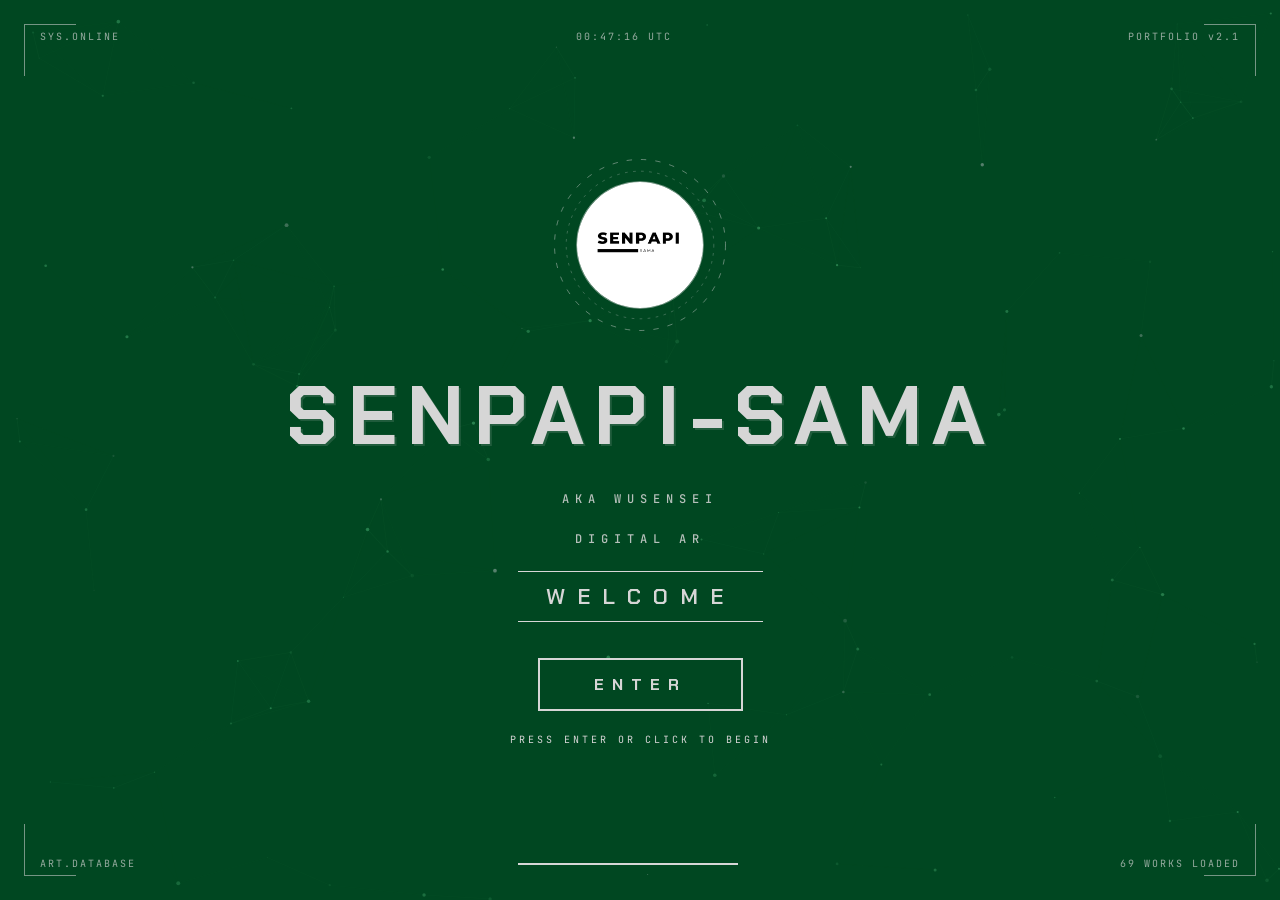
==== index.html @ 4efa7792 "UI/UX audit: fix 9 bugs + scroll-momentum improvements Bugs fixed: - Filter bar stayed visible on Ta" ====
<!DOCTYPE html>
<html lang="en">
<head>
  <meta charset="UTF-8">
  <meta name="viewport" content="width=device-width, initial-scale=1.0">
  <title>SENPAPI-SAMA — Digital Art Portfolio</title>
  <meta name="description" content="SENPAPI-SAMA — Digital Artist & Illustrator Portfolio">
  <link rel="icon" href="assets/logo.png" type="image/png">
  <link rel="stylesheet" href="css/style.css">
  <link rel="preconnect" href="https://fonts.googleapis.com">
  <link rel="preconnect" href="https://fonts.gstatic.com" crossorigin>
  <link href="https://fonts.googleapis.com/css2?family=Chakra+Petch:wght@400;500;600;700&family=Rajdhani:wght@400;500;600;700&family=JetBrains+Mono:wght@400;500;600&display=swap" rel="stylesheet">
</head>
<body>

  <!-- ═══════════════════════════════════════════════════════════
       SCREEN 1 — GAME LOGIN / INTRO
       ═══════════════════════════════════════════════════════════ -->
  <div id="login-screen">
    <canvas id="particle-canvas"></canvas>
    <div class="scanlines"></div>
    <div class="vignette"></div>

    <div class="hud-corner hud-tl"></div>
    <div class="hud-corner hud-tr"></div>
    <div class="hud-corner hud-bl"></div>
    <div class="hud-corner hud-br"></div>

    <div class="hud-top-bar">
      <span class="hud-label">SYS.ONLINE</span>
      <span class="hud-label" id="hud-clock"></span>
      <span class="hud-label">PORTFOLIO v2.1</span>
    </div>

    <div class="login-content">
      <div class="login-logo-ring">
        <svg viewBox="0 0 200 200" class="logo-ring-svg">
          <circle cx="100" cy="100" r="95" class="ring ring-outer"/>
          <circle cx="100" cy="100" r="82" class="ring ring-inner"/>
          <circle cx="100" cy="100" r="68" class="ring ring-core"/>
        </svg>
        <div class="login-emblem">
          <img src="assets/logo.png" alt="SENPAPI-SAMA">
        </div>
      </div>

      <h1 class="login-title" data-text="SENPAPI-SAMA">
        <span class="title-glitch">SENPAPI-SAMA</span>
      </h1>
      <p class="login-aka">AKA WUSENSEI</p>
      <p class="login-subtitle"></p>

      <div class="login-welcome">WELCOME</div>

      <button id="enter-btn" class="login-enter-btn" aria-label="Enter Portfolio">
        <span class="btn-border"></span>
        <span class="btn-text">Enter</span>
        <span class="btn-glow"></span>
      </button>

      <p class="login-hint">PRESS ENTER OR CLICK TO BEGIN</p>
    </div>

    <div class="hud-bottom-bar">
      <span class="hud-label">ART.DATABASE</span>
      <div class="hud-loading-bar"><div class="hud-loading-fill"></div></div>
      <span class="hud-label" id="artwork-count"></span>
    </div>
  </div>

  <!-- ═══════════════════════════════════════════════════════════
       SCREEN 2 — MAIN PORTFOLIO
       ═══════════════════════════════════════════════════════════ -->
  <div id="portfolio" class="portfolio hidden">
    <nav class="nav">
      <div class="nav-brand" id="nav-home">
        <div class="nav-logo"><img src="assets/logo.png" alt="SENPAPI-SAMA"></div>
        <span class="nav-name">SENPAPI-SAMA</span>
      </div>
      <div class="nav-links">
        <button class="nav-link active" data-section="gallery">GALLERY</button>
        <button class="nav-link" data-section="table">TABLE DISPLAY</button>
        <button class="nav-link" data-section="about">ABOUT</button>
      </div>
      <div class="nav-hud">
        <span class="hud-label nav-clock"></span>
      </div>
    </nav>

    <section class="hero" id="hero-section">
      <div class="hero-bg"></div>
      <div class="hero-overlay"></div>
      <div class="hero-content">
        <div class="hero-tag">DIGITAL ART PORTFOLIO</div>
        <div class="hero-logo">
          <img src="assets/logo.png" alt="SENPAPI-SAMA">
        </div>
        <h2 class="hero-title">
          <span class="hero-line">THANKS FOR</span>
          <span class="hero-line hero-accent">APPRECIATING</span>
          <span class="hero-line">THE ART</span>
        </h2>
        <div class="hero-stats">
          <div class="stat">
            <span class="stat-num" id="stat-works">0</span>
            <span class="stat-label">WORKS</span>
          </div>
          <div class="stat">
            <span class="stat-num" id="stat-categories">0</span>
            <span class="stat-label">SERIES</span>
          </div>
        </div>
      </div>
      <div class="hero-scroll-hint">
        <span>SCROLL</span>
        <div class="scroll-arrow"></div>
      </div>
    </section>

    <section class="filter-section" id="filter-section">
      <div class="filter-bar" id="filter-bar"></div>
    </section>

    <section class="gallery" id="gallery-section">
      <div class="gallery-grid" id="gallery-grid"></div>
    </section>

    <!-- Table Display (booth photos) — hidden by default -->
    <section class="booth-section" id="booth-section" hidden>
      <div class="booth-header">
        <h2 class="booth-title">TABLE DISPLAY</h2>
        <p class="booth-sub">Booth setups from conventions</p>
      </div>
      <div class="booth-grid" id="booth-grid"></div>
    </section>

    <div class="about-overlay" id="about-overlay">
      <div class="about-modal">
        <button class="about-close" id="about-close">&times;</button>
        <div class="about-content">
          <div class="about-avatar">
            <img src="assets/logo.png" alt="SENPAPI-SAMA">
          </div>
          <h2 class="about-name"></h2>
          <p class="about-tagline"></p>
          <div class="about-bio"></div>
          <div class="about-socials" id="about-socials"></div>
        </div>
      </div>
    </div>

    <div class="lightbox" id="lightbox">
      <button class="lb-close" id="lb-close">&times;</button>
      <button class="lb-prev" id="lb-prev">&lsaquo;</button>
      <button class="lb-next" id="lb-next">&rsaquo;</button>
      <div class="lb-content">
        <div class="lb-image-wrap">
          <img id="lb-image" src="" alt="">
        </div>
        <div class="lb-info">
          <span class="lb-category"></span>
          <h3 class="lb-title"></h3>
          <p class="lb-description"></p>
          <div class="lb-tags"></div>
        </div>
      </div>
      <div class="lb-counter"></div>
    </div>

    <footer class="footer">
      <div class="footer-line"></div>
      <p>&copy; SENPAPI-SAMA — All artworks are original creations</p>
    </footer>

    <button id="back-to-top" class="back-to-top" aria-label="Back to top">&#8593;</button>
  </div>

  <canvas id="glitter-canvas" aria-hidden="true"></canvas>

  <script src="data/artworks.js"></script>
  <script src="js/main.js"></script>
</body>
</html>
---- css/style.css ----
/* ═══════════════════════════════════════════════════════════
   SENPAPI-SAMA — Beige × Forest Green Portfolio (Game UI)
   ═══════════════════════════════════════════════════════════ */

*, *::before, *::after { margin: 0; padding: 0; box-sizing: border-box; }

:root {
  /* Core palette — emerald background, silver accent, black text on UI */
  --green:          #d6d6d6;   /* accent / silver */
  --green-soft:     #e8e8e8;
  --green-deep:     #a8a8a8;
  --green-glow:     rgba(214, 214, 214, 0.35);
  --green-dim:      rgba(214, 214, 214, 0.15);

  --beige:          #004721;   /* main background (forest green) */
  --beige-light:    #00562a;   /* elevated surface */
  --beige-lighter:  #d6d6d6;   /* cards / modals — now silver so images pop */
  --beige-dark:     #b5b5b5;   /* card bg / borders */
  --beige-darker:   #9a9a9a;

  --text:           #000000;
  --text-soft:      #1a1a1a;
  --text-dim:       #3a3a3a;
  --text-faint:     #6a6a6a;

  --border:         #8c8c8c;
  --border-soft:    #bdbdbd;

  --glow:           0 0 24px rgba(214, 214, 214, 0.45), 0 0 60px rgba(214, 214, 214, 0.15);

  /* 3D lift shadow system */
  --lift-1:  0 2px 4px rgba(0,0,0,0.15), 0 4px 10px rgba(0,0,0,0.12);
  --lift-2:  0 6px 10px rgba(0,0,0,0.2), 0 14px 28px rgba(0,0,0,0.22);
  --lift-3:  0 14px 24px rgba(0,0,0,0.28), 0 30px 60px rgba(0,0,0,0.32);
  --bevel:   inset 0 1px 0 rgba(255,255,255,0.25), inset 0 -2px 0 rgba(0,0,0,0.25);

  /* Fonts — HK Modular first (user can self-host), then close free alternatives */
  --font-display:   'HK Modular', 'Chakra Petch', 'Rajdhani', 'Arial Narrow', sans-serif;
  --font-body:      'HK Modular', 'Rajdhani', 'Inter', sans-serif;
  --font-mono:      'JetBrains Mono', 'Consolas', monospace;
}

html { scroll-behavior: smooth; }

body {
  font-family: var(--font-body);
  background: var(--beige);
  color: var(--text);
  overflow-x: hidden;
  -webkit-font-smoothing: antialiased;
  font-weight: 400;
}

::selection { background: var(--green); color: var(--beige); }

::-webkit-scrollbar { width: 8px; }
::-webkit-scrollbar-track { background: var(--beige); }
::-webkit-scrollbar-thumb { background: var(--green-dim); border-radius: 4px; }
::-webkit-scrollbar-thumb:hover { background: var(--green); }


/* ═══════════════════════════════════════════════════════════
   LOGIN SCREEN
   ═══════════════════════════════════════════════════════════ */

#login-screen {
  position: fixed;
  inset: 0;
  z-index: 9999;
  display: flex;
  align-items: center;
  justify-content: center;
  flex-direction: column;
  background: #004721;  /* solid forest green — no radial halo */
  transition: opacity 0.8s ease, transform 0.8s ease;
}

#login-screen.exiting { opacity: 0; transform: scale(1.06); pointer-events: none; }
#login-screen.gone { display: none; }

#particle-canvas { position: absolute; inset: 0; z-index: 0; }

.scanlines {
  position: absolute; inset: 0; z-index: 1; pointer-events: none;
  background: repeating-linear-gradient(
    0deg, transparent, transparent 3px,
    rgba(0, 71, 33, 0.03) 3px, rgba(0, 71, 33, 0.03) 5px
  );
}

.vignette { display: none; }

/* ═══════════════════════════════════════════════════════════
   MOUSE GLITTER CANVAS — overlays everything, non-interactive
   ═══════════════════════════════════════════════════════════ */
#glitter-canvas {
  position: fixed;
  inset: 0;
  width: 100%;
  height: 100%;
  z-index: 10000;
  pointer-events: none;
  mix-blend-mode: screen;
}

/* HUD Corners */
.hud-corner {
  position: absolute; width: 52px; height: 52px; z-index: 2;
  border-color: var(--green); border-style: solid; border-width: 0;
  opacity: 0.55;
}
.hud-tl { top: 24px; left: 24px; border-top-width: 1.5px; border-left-width: 1.5px; }
.hud-tr { top: 24px; right: 24px; border-top-width: 1.5px; border-right-width: 1.5px; }
.hud-bl { bottom: 24px; left: 24px; border-bottom-width: 1.5px; border-left-width: 1.5px; }
.hud-br { bottom: 24px; right: 24px; border-bottom-width: 1.5px; border-right-width: 1.5px; }

.hud-top-bar, .hud-bottom-bar {
  position: absolute; left: 40px; right: 40px;
  display: flex; align-items: center; justify-content: space-between; z-index: 2;
}
.hud-top-bar { top: 30px; }
.hud-bottom-bar { bottom: 30px; }

.hud-label {
  font-family: var(--font-mono);
  font-size: 10px;
  color: var(--green);
  opacity: 0.7;
  letter-spacing: 2px;
  font-weight: 400;
}

.hud-loading-bar {
  width: 220px; height: 2px;
  background: var(--border);
  overflow: hidden;
}
.hud-loading-fill {
  width: 0%; height: 100%;
  background: var(--green);
  transition: width 2s ease;
  box-shadow: 0 0 8px var(--green);
}

/* Login content */
.login-content {
  position: relative; z-index: 3;
  display: flex; flex-direction: column; align-items: center;
  gap: 22px;
}

/* Rotating logo frame */
.login-logo-ring {
  position: relative;
  width: 180px; height: 180px;
  margin-bottom: 6px;
}

.logo-ring-svg { width: 100%; height: 100%; position: absolute; inset: 0; animation: ring-rotate 30s linear infinite; }

.ring { fill: none; stroke-width: 1; }
.ring-outer { stroke: var(--green); opacity: 0.5; stroke-dasharray: 6 10; }
.ring-inner { stroke: var(--green); opacity: 0.3; stroke-dasharray: 3 6; animation: ring-rotate-reverse 20s linear infinite; }
.ring-core  { stroke: var(--green); opacity: 0.18; stroke-dasharray: 1 4; }

@keyframes ring-rotate { to { transform: rotate(360deg); transform-origin: center; } }
@keyframes ring-rotate-reverse { to { transform: rotate(-360deg); transform-origin: center; } }

.login-emblem {
  position: absolute;
  inset: 26px;
  display: flex;
  align-items: center;
  justify-content: center;
  border-radius: 50%;
  overflow: hidden;
  background: transparent;
  border: 1.5px solid rgba(214, 214, 214, 0.5);
  box-shadow: none;
}

.login-emblem img {
  width: 108%;
  height: 108%;
  object-fit: cover;
}

/* Title — Game-UI style */
.login-title {
  font-family: var(--font-display);
  font-size: clamp(40px, 8vw, 82px);
  font-weight: 700;
  letter-spacing: 10px;
  text-align: center;
  position: relative;
  color: var(--green);
  text-transform: uppercase;
}

.title-glitch {
  position: relative;
  display: inline-block;
  animation: title-breathe 4s ease-in-out infinite;
  text-shadow: 2px 2px 0 var(--green-dim);
}

@keyframes title-breathe {
  0%, 100% { text-shadow: 2px 2px 0 var(--green-dim), 0 0 20px rgba(0,71,33,0.1); }
  50%      { text-shadow: 2px 2px 0 var(--green-dim), 0 0 36px rgba(0,71,33,0.35); }
}

.login-aka {
  font-family: var(--font-mono);
  font-size: 12px;
  color: var(--green);
  letter-spacing: 6px;
  opacity: 0.85;
  text-transform: uppercase;
  font-weight: 500;
  margin: 0 0 2px;
}

.login-subtitle {
  font-family: var(--font-mono);
  font-size: 12px;
  color: var(--green);
  letter-spacing: 6px;
  opacity: 0.85;
  min-height: 18px;
  text-transform: uppercase;
  font-weight: 500;
}

/* Welcome text */
.login-welcome {
  font-family: var(--font-display);
  font-size: 22px;
  font-weight: 600;
  letter-spacing: 12px;
  color: var(--green);
  text-transform: uppercase;
  padding: 10px 28px;
  border-top: 1.5px solid var(--green);
  border-bottom: 1.5px solid var(--green);
  opacity: 0;
  animation: fadeInUp 0.7s 1s forwards, welcome-glow 3s 1.5s ease-in-out infinite;
}

@keyframes welcome-glow {
  0%, 100% { text-shadow: 0 0 8px rgba(0, 71, 33, 0.1); }
  50%      { text-shadow: 0 0 24px rgba(0, 71, 33, 0.35); }
}

/* Enter button */
.login-enter-btn {
  position: relative;
  background: transparent;
  border: none;
  cursor: pointer;
  padding: 16px 56px;
  margin-top: 14px;
  opacity: 0;
  animation: fadeInUp 0.6s 1.8s forwards;
  transition: transform 0.3s;
}
.login-enter-btn:hover { transform: scale(1.04); }
.login-enter-btn:active { transform: scale(0.98); }

.btn-border {
  position: absolute; inset: 0;
  border: 2px solid var(--green);
  transition: box-shadow 0.3s, background 0.3s;
}
.login-enter-btn:hover .btn-border {
  box-shadow: var(--glow);
  background: var(--green);
}
.login-enter-btn:hover .btn-text {
  color: var(--beige);
}

.btn-text {
  font-family: var(--font-display);
  font-size: 16px;
  font-weight: 700;
  letter-spacing: 8px;
  color: var(--green);
  text-transform: uppercase;
  position: relative;
  z-index: 1;
  transition: color 0.3s;
}

.btn-glow {
  position: absolute; inset: -4px;
  background: radial-gradient(ellipse at center, var(--green-glow), transparent);
  opacity: 0; filter: blur(14px);
  transition: opacity 0.3s;
  z-index: -1;
}
.login-enter-btn:hover .btn-glow { opacity: 1; }

.login-hint {
  font-family: var(--font-mono);
  font-size: 10px;
  color: var(--green);
  letter-spacing: 3px;
  opacity: 0;
  animation: fadeInUp 0.6s 2.2s forwards, blink-hint 2.4s 3s infinite;
}
@keyframes blink-hint {
  0%, 100% { opacity: 0.9; } 50% { opacity: 0.3; }
}
@keyframes fadeInUp {
  from { opacity: 0; transform: translateY(20px); }
  to { opacity: 1; transform: translateY(0); }
}


/* ═══════════════════════════════════════════════════════════
   PORTFOLIO — NAV
   ═══════════════════════════════════════════════════════════ */

.portfolio.hidden { display: none; }

.nav {
  position: fixed;
  top: 0; left: 0; right: 0;
  height: 68px;
  display: flex;
  align-items: center;
  justify-content: space-between;
  padding: 0 40px;
  z-index: 1000;
  background: rgba(250, 240, 230, 0.9);
  backdrop-filter: blur(20px);
  border-bottom: 1px solid var(--border);
  transition: transform 0.4s ease;
}

.nav.nav-hidden { transform: translateY(-100%); }

.nav-brand {
  display: flex; align-items: center; gap: 14px;
  cursor: pointer;
}

.nav-logo {
  width: 42px; height: 42px;
  border-radius: 50%;
  overflow: hidden;
  background: var(--beige-lighter);
  border: 1.5px solid var(--green);
  display: flex;
  align-items: center;
  justify-content: center;
  transition: box-shadow 0.3s, transform 0.3s;
}
.nav-brand:hover .nav-logo {
  box-shadow: var(--glow);
  transform: rotate(8deg);
}

.nav-logo img { width: 100%; height: 100%; object-fit: cover; }

.nav-name {
  font-family: var(--font-display);
  font-size: 16px;
  font-weight: 700;
  letter-spacing: 4px;
  color: #000;
  text-transform: uppercase;
  text-shadow: 0 1px 0 rgba(255,255,255,0.2);
}

.nav-links { display: flex; gap: 6px; }

.nav-link {
  background: linear-gradient(180deg, rgba(255,255,255,0.08) 0%, rgba(0,0,0,0.08) 100%);
  border: 1.5px solid rgba(0,0,0,0.35);
  border-radius: 3px;
  font-family: var(--font-display);
  font-size: 11px;
  font-weight: 700;
  letter-spacing: 3px;
  color: #000;
  padding: 9px 20px;
  cursor: pointer;
  transition: transform 0.15s ease, box-shadow 0.25s ease, background 0.25s ease;
  text-transform: uppercase;
  box-shadow: var(--lift-1), var(--bevel);
  transform: translateZ(0);
}
.nav-link:hover {
  transform: translateY(-2px);
  box-shadow: var(--lift-2), var(--bevel);
  background: linear-gradient(180deg, rgba(255,255,255,0.18) 0%, rgba(0,0,0,0.05) 100%);
}
.nav-link:active {
  transform: translateY(1px);
  box-shadow: 0 1px 2px rgba(0,0,0,0.2), inset 0 1px 3px rgba(0,0,0,0.3);
}
.nav-link.active {
  color: #000;
  background: linear-gradient(180deg, rgba(255,255,255,0.25) 0%, rgba(0,0,0,0.02) 100%);
  border-color: rgba(0,0,0,0.6);
  box-shadow: var(--lift-2), var(--bevel);
}

.nav-hud {
  font-family: var(--font-mono);
  font-size: 10px;
  color: #000;
  letter-spacing: 2px;
}


/* ═══════════════════════════════════════════════════════════
   HERO
   ═══════════════════════════════════════════════════════════ */

.hero {
  position: relative;
  /* 72vh instead of 100vh — the first row of art peeks above the fold,
     which is the strongest cue for visitors to keep scrolling */
  height: 72vh;
  min-height: 540px;
  display: flex;
  align-items: center;
  justify-content: center;
  overflow: hidden;
  background: var(--beige);
}

.hero-bg {
  position: absolute; inset: 0;
  background-size: cover;
  background-position: center;
  filter: blur(8px) brightness(0.75) saturate(0.75) sepia(0.15);
  transform: scale(1.1);
  transition: background-image 1.2s ease;
  opacity: 0.55;
}

.hero-overlay {
  position: absolute; inset: 0;
  background: linear-gradient(
    180deg,
    rgba(250, 240, 230, 0.55) 0%,
    rgba(250, 240, 230, 0.75) 50%,
    rgba(250, 240, 230, 1) 100%
  );
}

.hero-content {
  position: relative;
  z-index: 2;
  text-align: center;
  padding: 0 20px;
}

.hero-tag {
  font-family: var(--font-mono);
  font-size: 11px;
  letter-spacing: 6px;
  color: #000;
  margin-bottom: 28px;
  opacity: 0;
  animation: fadeInUp 0.8s 0.3s forwards;
  text-transform: uppercase;
  font-weight: 500;
}

.hero-logo {
  display: flex;
  justify-content: center;
  margin: 0 auto 22px;
  opacity: 0;
  animation: fadeInUp 0.8s forwards;
  animation-delay: 0.3s;
}

.hero-logo img {
  width: clamp(44px, 6vw, 70px);
  height: auto;
  display: block;
  filter: drop-shadow(0 0 14px rgba(250, 240, 230, 0.35));
}

.hero-title {
  display: flex; flex-direction: column; gap: 1px;
  margin-bottom: 40px;
}

.hero-line {
  font-family: var(--font-display);
  font-size: clamp(11px, 1.7vw, 18px);
  font-weight: 800;
  letter-spacing: 4px;
  color: #000;
  text-shadow: 0 2px 0 rgba(255,255,255,0.15), 0 -1px 0 rgba(0,0,0,0.3);
  opacity: 0;
  animation: fadeInUp 0.8s forwards;
  line-height: 1.15;
  text-transform: uppercase;
}
.hero-line:nth-child(1) { animation-delay: 0.5s; }
.hero-line:nth-child(2) { animation-delay: 0.7s; }
.hero-line:nth-child(3) { animation-delay: 0.9s; }

.hero-accent {
  color: #000;
  -webkit-text-stroke: 0;
}

.hero-stats {
  display: flex; gap: 72px;
  justify-content: center;
  opacity: 0;
  animation: fadeInUp 0.8s 1.1s forwards;
}

.stat { display: flex; flex-direction: column; align-items: center; gap: 4px; }

.stat-num {
  font-family: var(--font-display);
  font-size: 40px;
  font-weight: 700;
  color: #000;
}
.stat-label {
  font-family: var(--font-mono);
  font-size: 10px;
  letter-spacing: 3px;
  color: #000;
}

.hero-scroll-hint {
  position: absolute;
  bottom: 36px; left: 50%;
  transform: translateX(-50%);
  display: flex; flex-direction: column; align-items: center; gap: 8px;
  z-index: 2;
  opacity: 0;
  animation: fadeInUp 0.8s 1.5s forwards;
}
.hero-scroll-hint span {
  font-family: var(--font-mono);
  font-size: 9px;
  letter-spacing: 4px;
  color: #000;
}
.scroll-arrow {
  width: 14px; height: 14px;
  border-right: 1.5px solid var(--green);
  border-bottom: 1.5px solid var(--green);
  transform: rotate(45deg);
  animation: bounce-arrow 2s infinite;
}
@keyframes bounce-arrow {
  0%, 100% { transform: rotate(45deg) translateY(0); opacity: 0.5; }
  50% { transform: rotate(45deg) translateY(6px); opacity: 1; }
}


/* ═══════════════════════════════════════════════════════════
   FILTER BAR
   ═══════════════════════════════════════════════════════════ */

.filter-section[hidden] { display: none; }

.filter-section {
  position: sticky;
  top: 68px;
  z-index: 100;
  background: rgba(0, 71, 33, 0.88);
  backdrop-filter: blur(14px);
  border-bottom: 1px solid rgba(0,0,0,0.3);
  padding: 10px 40px;
  display: flex;
  justify-content: center;
}

.filter-bar {
  display: flex; gap: 6px;
  overflow-x: auto;
  scrollbar-width: none;
  justify-content: center;
  flex-wrap: wrap;
  max-width: 900px;   /* shortened to match logo/nav proportions */
  margin: 0 auto;
  padding: 4px 0;
}
.filter-bar::-webkit-scrollbar { display: none; }

.filter-btn {
  background: linear-gradient(180deg, rgba(255,255,255,0.12) 0%, rgba(0,0,0,0.1) 100%);
  border: 1.5px solid rgba(0,0,0,0.45);
  border-radius: 3px;
  font-family: var(--font-display);
  font-size: 10px;
  font-weight: 700;
  letter-spacing: 2.5px;
  color: #000;
  padding: 7px 15px;
  cursor: pointer;
  transition: transform 0.15s ease, box-shadow 0.25s ease, background 0.25s ease;
  white-space: nowrap;
  text-transform: uppercase;
  box-shadow: var(--lift-1), var(--bevel);
  transform: translateZ(0);
}
.filter-btn:hover {
  transform: translateY(-2px);
  background: linear-gradient(180deg, rgba(255,255,255,0.22) 0%, rgba(0,0,0,0.05) 100%);
  box-shadow: var(--lift-2), var(--bevel);
}
.filter-btn:active {
  transform: translateY(1px);
  box-shadow: 0 1px 2px rgba(0,0,0,0.25), inset 0 1px 3px rgba(0,0,0,0.35);
}
.filter-btn.active {
  color: #000;
  background: linear-gradient(180deg, #e8e8e8 0%, #a8a8a8 100%);
  border-color: rgba(0,0,0,0.7);
  box-shadow: var(--lift-2), var(--bevel);
}


/* ═══════════════════════════════════════════════════════════
   GALLERY — 3 per row desktop, 2 per row mobile
   ═══════════════════════════════════════════════════════════ */

.gallery {
  padding: 60px 40px 100px;
  min-height: 60vh;
}

.gallery-grid {
  display: grid;
  grid-template-columns: repeat(3, 1fr);
  gap: 34px;
  max-width: 1400px;
  margin: 0 auto;
  perspective: 1600px;   /* 3D scene for card tilt */
}

.art-card {
  position: relative;
  overflow: hidden;
  cursor: pointer;
  background: var(--beige-lighter);
  border: 1.5px solid rgba(0,0,0,0.35);
  border-radius: 4px;
  transform-style: preserve-3d;
  transition: transform 0.5s cubic-bezier(0.25, 0.46, 0.45, 0.94),
              box-shadow 0.45s ease;
  box-shadow: var(--lift-1);
  opacity: 0;
  transform: translateY(40px);
  will-change: transform;
}

.art-card.visible {
  opacity: 1;
  transform: translateY(0);
  transition: opacity 0.7s ease, transform 0.7s ease,
              box-shadow 0.45s ease;
}

.art-card:hover {
  animation: heartbeat 1.4s ease-in-out infinite;
  box-shadow: var(--lift-3);
  z-index: 2;
}

@keyframes heartbeat {
  0%, 100% { transform: scale(1); }
  14%      { transform: scale(1.025); }
  28%      { transform: scale(1); }
  42%      { transform: scale(1.025); }
  70%      { transform: scale(1); }
}

/* Wide cards span 2 columns, show full image (no cropping) */
.art-card-wide { grid-column: span 2; }
.art-card-wide .art-card-img-wrap { padding-top: 56%; background: #1a1a1a; }
.art-card-wide .art-card-img { object-fit: contain; }

.art-card-img-wrap {
  position: relative;
  width: 100%;
  padding-top: 133%;
  overflow: hidden;
  background: var(--beige-dark);
}

.art-card-img {
  position: absolute;
  inset: 0;
  width: 100%; height: 100%;
  object-fit: cover;
  transition: transform 0.7s cubic-bezier(0.25, 0.46, 0.45, 0.94), filter 0.7s;
  transform: translateZ(0);
}
.art-card:hover .art-card-img {
  filter: brightness(1.05) contrast(1.02);
  transform: scale(1.05);   /* subtle zoom — tactile, draws the eye in */
}

.art-card-overlay {
  position: absolute; inset: 0;
  background: linear-gradient(180deg, transparent 35%, rgba(0, 49, 22, 0.9) 100%);
  opacity: 0;
  transition: opacity 0.4s;
}
.art-card:hover .art-card-overlay { opacity: 1; }

.art-card-info {
  position: absolute;
  bottom: 0; left: 0; right: 0;
  padding: 22px;
  transform: translateY(10px);
  opacity: 0;
  transition: transform 0.4s, opacity 0.4s;
}
.art-card:hover .art-card-info {
  transform: translateY(0);
  opacity: 1;
}

.art-card-category {
  font-family: var(--font-mono);
  font-size: 9px;
  letter-spacing: 3px;
  color: #fff;
  margin-bottom: 6px;
  text-transform: uppercase;
  opacity: 0.9;
}

.art-card-title {
  font-family: var(--font-display);
  font-size: 18px;
  font-weight: 700;
  letter-spacing: 2px;
  color: #fff;
  text-transform: uppercase;
  text-shadow: 0 2px 6px rgba(0,0,0,0.6);
}

.art-card-skeleton {
  background: linear-gradient(110deg, var(--beige-dark) 30%, var(--beige-darker) 50%, var(--beige-dark) 70%);
  background-size: 200% 100%;
  animation: skeleton-shimmer 1.8s infinite;
}
@keyframes skeleton-shimmer { to { background-position: -200% 0; } }


/* ═══════════════════════════════════════════════════════════
   TABLE DISPLAY (booth photos)
   ═══════════════════════════════════════════════════════════ */

.booth-section {
  padding: 80px 40px 100px;
  min-height: 80vh;
}

.booth-header {
  text-align: center;
  margin-bottom: 50px;
}

.booth-title {
  font-family: var(--font-display);
  font-size: clamp(28px, 5vw, 44px);
  font-weight: 800;
  color: #000;
  text-shadow: 0 2px 0 rgba(255,255,255,0.15), 0 -1px 0 rgba(0,0,0,0.3);
  letter-spacing: 10px;
  color: var(--green);
  text-transform: uppercase;
  margin-bottom: 10px;
}

.booth-sub {
  font-family: var(--font-mono);
  font-size: 11px;
  letter-spacing: 4px;
  color: var(--green);   /* silver — black was invisible on emerald bg */
  opacity: 0.8;
  text-transform: uppercase;
}

.booth-grid {
  display: grid;
  grid-template-columns: repeat(3, 1fr);
  gap: 28px;
  max-width: 1400px;
  margin: 0 auto;
}

.booth-card {
  position: relative;
  overflow: hidden;
  cursor: pointer;
  background: var(--beige-lighter);
  border: 1.5px solid rgba(0,0,0,0.35);
  border-radius: 4px;
  opacity: 1;
  transform: translateY(0);
  transform-style: preserve-3d;
  box-shadow: var(--lift-1);
  transition: transform 0.5s cubic-bezier(0.25, 0.46, 0.45, 0.94), box-shadow 0.45s;
}

.booth-card:hover {
  animation: heartbeat 1.4s ease-in-out infinite;
  box-shadow: var(--lift-3);
}
.booth-card:hover .booth-card-img {
  filter: brightness(1.05) contrast(1.02);
}

.booth-card.visible {
  opacity: 1;
  transform: translateY(0);
}

.booth-card-img-wrap {
  position: relative;
  width: 100%;
  padding-top: 75%;
  overflow: hidden;
  background: var(--beige-dark);
}

.booth-card-img {
  position: absolute;
  inset: 0;
  width: 100%; height: 100%;
  object-fit: cover;
  transition: transform 0.7s cubic-bezier(0.25, 0.46, 0.45, 0.94), filter 0.7s;
  transform: translateZ(0);
}

.booth-missing {
  position: absolute;
  inset: 0;
  display: flex;
  align-items: center;
  justify-content: center;
  font-family: var(--font-mono);
  font-size: 10px;
  color: #000;
  letter-spacing: 2px;
  text-align: center;
  padding: 20px;
}

@media (max-width: 960px) {
  .booth-section { padding: 50px 24px 80px; }
  .booth-grid { grid-template-columns: repeat(2, 1fr); gap: 18px; }
}

@media (max-width: 768px) {
  .booth-section { padding: 40px 14px 80px; }
  .booth-grid { grid-template-columns: repeat(2, 1fr); gap: 12px; }
  .booth-title { letter-spacing: 6px; }
}


/* ═══════════════════════════════════════════════════════════
   LIGHTBOX
   ═══════════════════════════════════════════════════════════ */

.lightbox {
  position: fixed; inset: 0;
  z-index: 5000;
  display: none;
  align-items: center; justify-content: center;
  background: rgba(250, 240, 230, 0.97);
  backdrop-filter: blur(30px);
  opacity: 0;
  transition: opacity 0.4s;
}
.lightbox.active { display: flex; opacity: 1; }

.lb-close {
  position: absolute; top: 24px; right: 32px;
  background: #ffffff;
  border: 1.5px solid #000;
  color: #000;
  font-size: 24px;
  width: 48px; height: 48px;
  display: flex; align-items: center; justify-content: center;
  cursor: pointer; z-index: 10;
  transition: all 0.3s;
}
.lb-close:hover { background: #000; color: #fff; }

.lb-prev, .lb-next {
  position: absolute; top: 50%;
  transform: translateY(-50%);
  background: #ffffff;
  border: 1.5px solid #000;
  color: #000;
  font-size: 28px;
  width: 48px; height: 64px;
  display: flex; align-items: center; justify-content: center;
  cursor: pointer; z-index: 10;
  transition: all 0.3s;
}
.lb-prev { left: 24px; }
.lb-next { right: 24px; }
.lb-prev:hover, .lb-next:hover {
  background: #000;
  color: #fff;
}

.lb-content {
  display: flex;
  align-items: center;
  gap: 48px;
  max-width: 92vw;
  max-height: 86vh;
  padding: 0 90px;
}

.lb-image-wrap {
  flex: 1;
  display: flex;
  align-items: center; justify-content: center;
  max-height: 82vh;
}

#lb-image {
  max-width: 100%;
  max-height: 82vh;
  object-fit: contain;
  border: 1.5px solid var(--border);
  box-shadow: 0 30px 80px rgba(0, 49, 22, 0.18);
  animation: lb-image-in 0.5s ease;
  background: var(--beige-lighter);
}
@keyframes lb-image-in {
  from { opacity: 0; transform: scale(0.95); }
  to { opacity: 1; transform: scale(1); }
}

.lb-info {
  width: 320px;
  flex-shrink: 0;
  display: flex; flex-direction: column;
  gap: 12px;
}

.lb-category {
  font-family: var(--font-mono);
  font-size: 10px;
  letter-spacing: 3px;
  color: #000;
  text-transform: uppercase;
  font-weight: 700;
}

.lb-title {
  font-family: var(--font-display);
  font-size: 30px;
  font-weight: 700;
  letter-spacing: 3px;
  color: #000;
  text-transform: uppercase;
}

.lb-description { display: none; }

.lb-tags { display: flex; flex-wrap: wrap; gap: 6px; margin-top: 6px; }
.lb-tag {
  font-family: var(--font-mono);
  font-size: 9px;
  letter-spacing: 1.5px;
  color: #000;
  border: 1px solid #000;
  padding: 4px 10px;
  text-transform: uppercase;
  font-weight: 700;
}

.lb-counter {
  position: absolute;
  bottom: 24px; left: 50%;
  transform: translateX(-50%);
  font-family: var(--font-mono);
  font-size: 11px;
  color: #000;
  letter-spacing: 3px;
}


/* ═══════════════════════════════════════════════════════════
   ABOUT MODAL
   ═══════════════════════════════════════════════════════════ */

.about-overlay {
  position: fixed; inset: 0;
  z-index: 4000;
  display: none;
  align-items: center; justify-content: center;
  background: rgba(250, 240, 230, 0.94);
  backdrop-filter: blur(20px);
}
.about-overlay.active { display: flex; }

.about-modal {
  position: relative;
  background: var(--beige-lighter);
  border: 1.5px solid var(--green);
  padding: 56px 48px;
  max-width: 560px;
  width: 90%;
  animation: fadeInUp 0.5s ease;
  box-shadow: 0 30px 80px rgba(0, 49, 22, 0.15);
}

.about-close {
  position: absolute;
  top: 14px; right: 20px;
  background: none; border: none;
  color: #000;
  font-size: 28px;
  cursor: pointer;
  transition: color 0.3s;
}
.about-close:hover { color: var(--green); }

.about-content {
  display: flex; flex-direction: column;
  align-items: center;
  gap: 18px;
  text-align: center;
}

.about-avatar {
  width: 96px; height: 96px;
  border-radius: 50%;
  overflow: hidden;
  border: 2px solid var(--green);
  background: var(--beige);
  box-shadow: var(--glow);
}
.about-avatar img { width: 100%; height: 100%; object-fit: cover; }

.about-name {
  font-family: var(--font-display);
  font-size: 30px;
  font-weight: 700;
  letter-spacing: 6px;
  color: var(--text);
  text-transform: uppercase;
}

/* Tagline in About — same mono font, emerald #004721 */
.about-tagline {
  font-family: var(--font-mono);
  font-size: 12px;
  letter-spacing: 4px;
  color: #000;
  text-transform: uppercase;
  font-weight: 600;
}

.about-bio {
  font-family: var(--font-body);
  font-size: 15px;
  line-height: 1.75;
  color: #000;
  font-weight: 400;
  white-space: pre-line;
  margin: 8px 0;
  max-width: 460px;
}

.about-socials {
  display: flex; gap: 12px;
  flex-wrap: wrap; justify-content: center;
  margin-top: 10px;
}

.about-social-link {
  position: relative;
  font-family: var(--font-display);
  font-size: 11px;
  letter-spacing: 3px;
  color: #000;
  text-decoration: none;
  padding: 12px 26px;
  background: #ffffff;
  border: 2.5px solid #000;
  box-shadow: 3px 3px 0 #000;
  transition: all 0.2s ease;
  text-transform: uppercase;
  font-weight: 700;
}
.about-social-link::before,
.about-social-link::after {
  content: "";
  position: absolute;
  width: 9px;
  height: 9px;
  border: 2.5px solid #000;
  pointer-events: none;
}
.about-social-link::before {
  top: -6px;
  left: -6px;
  border-right: none;
  border-bottom: none;
}
.about-social-link::after {
  bottom: -6px;
  right: -6px;
  border-left: none;
  border-top: none;
}
.about-social-link:hover {
  color: #ffffff;
  background: #000;
  transform: translate(-2px, -2px);
  box-shadow: 5px 5px 0 #000;
}


/* ═══════════════════════════════════════════════════════════
   FOOTER
   ═══════════════════════════════════════════════════════════ */

.footer {
  text-align: center;
  padding: 50px 30px;
  border-top: 1px solid var(--border);
  margin-top: 40px;
  background: var(--beige-light);
}

.footer-line {
  width: 48px; height: 2px;
  background: var(--green);
  margin: 0 auto 20px;
  opacity: 0.6;
}

.footer p {
  font-family: var(--font-mono);
  font-size: 10px;
  letter-spacing: 3px;
  color: var(--green);   /* silver — black was illegible on dark emerald */
  opacity: 0.85;
  text-transform: uppercase;
}


/* ═══════════════════════════════════════════════════════════
   RESPONSIVE
   ═══════════════════════════════════════════════════════════ */

@media (max-width: 960px) {
  .gallery-grid {
    grid-template-columns: repeat(2, 1fr);
    gap: 18px;
  }
  .gallery { padding: 40px 24px 80px; }
}

@media (max-width: 768px) {
  .hud-corner { width: 32px; height: 32px; }
  .hud-top-bar, .hud-bottom-bar { left: 20px; right: 20px; }
  .hud-loading-bar { display: none; }

  .login-logo-ring { width: 140px; height: 140px; }
  .login-title { letter-spacing: 6px; }

  .nav { padding: 0 20px; height: 60px; }
  .nav-name { display: none; }
  .nav-hud { display: none; }

  .hero-stats { gap: 40px; }
  .stat-num { font-size: 30px; }

  .filter-section { top: 60px; padding: 14px 18px; }
  .filter-btn { padding: 7px 14px; font-size: 9px; letter-spacing: 2px; }

  .gallery { padding: 32px 14px 80px; }
  .gallery-grid {
    grid-template-columns: repeat(2, 1fr);
    gap: 12px;
  }

  .lb-content { flex-direction: column; padding: 70px 20px; gap: 24px; }
  .lb-info { width: 100%; text-align: center; align-items: center; }
  .lb-title { font-size: 24px; letter-spacing: 2px; }
  .lb-prev { left: 10px; }
  .lb-next { right: 10px; }

  .about-modal { padding: 44px 24px; }
  .about-name { font-size: 24px; letter-spacing: 3px; }
}

@media (max-width: 480px) {
  .gallery-grid {
    grid-template-columns: repeat(2, 1fr);
    gap: 10px;
  }
  .art-card-info { padding: 14px; }
  .art-card-title { font-size: 14px; letter-spacing: 1px; }
  .art-card-category { font-size: 8px; }
}


/* ═══════════════════════════════════════════════════════════
   FILTER COUNTS + BACK TO TOP + ACCESSIBILITY
   ═══════════════════════════════════════════════════════════ */

.filter-count {
  font-family: var(--font-mono);
  font-size: 8px;
  font-weight: 400;
  opacity: 0.55;
  margin-left: 5px;
  letter-spacing: 0;
}

.back-to-top {
  position: fixed;
  bottom: 28px; right: 28px;
  width: 46px; height: 46px;
  z-index: 900;
  background: linear-gradient(180deg, #e8e8e8 0%, #b5b5b5 100%);
  border: 1.5px solid rgba(0,0,0,0.5);
  border-radius: 3px;
  color: #000;
  font-size: 18px;
  font-weight: 700;
  cursor: pointer;
  display: flex; align-items: center; justify-content: center;
  box-shadow: var(--lift-2), var(--bevel);
  opacity: 0;
  transform: translateY(16px);
  pointer-events: none;
  transition: opacity 0.3s ease, transform 0.3s ease, box-shadow 0.25s ease;
}
.back-to-top.show {
  opacity: 1;
  transform: translateY(0);
  pointer-events: auto;
}
.back-to-top:hover {
  transform: translateY(-2px);
  box-shadow: var(--lift-3), var(--bevel);
}

/* Respect users who ask the OS for less motion */
@media (prefers-reduced-motion: reduce) {
  *, *::before, *::after {
    animation-duration: 0.01ms !important;
    animation-iteration-count: 1 !important;
    transition-duration: 0.01ms !important;
  }
  html { scroll-behavior: auto; }
}
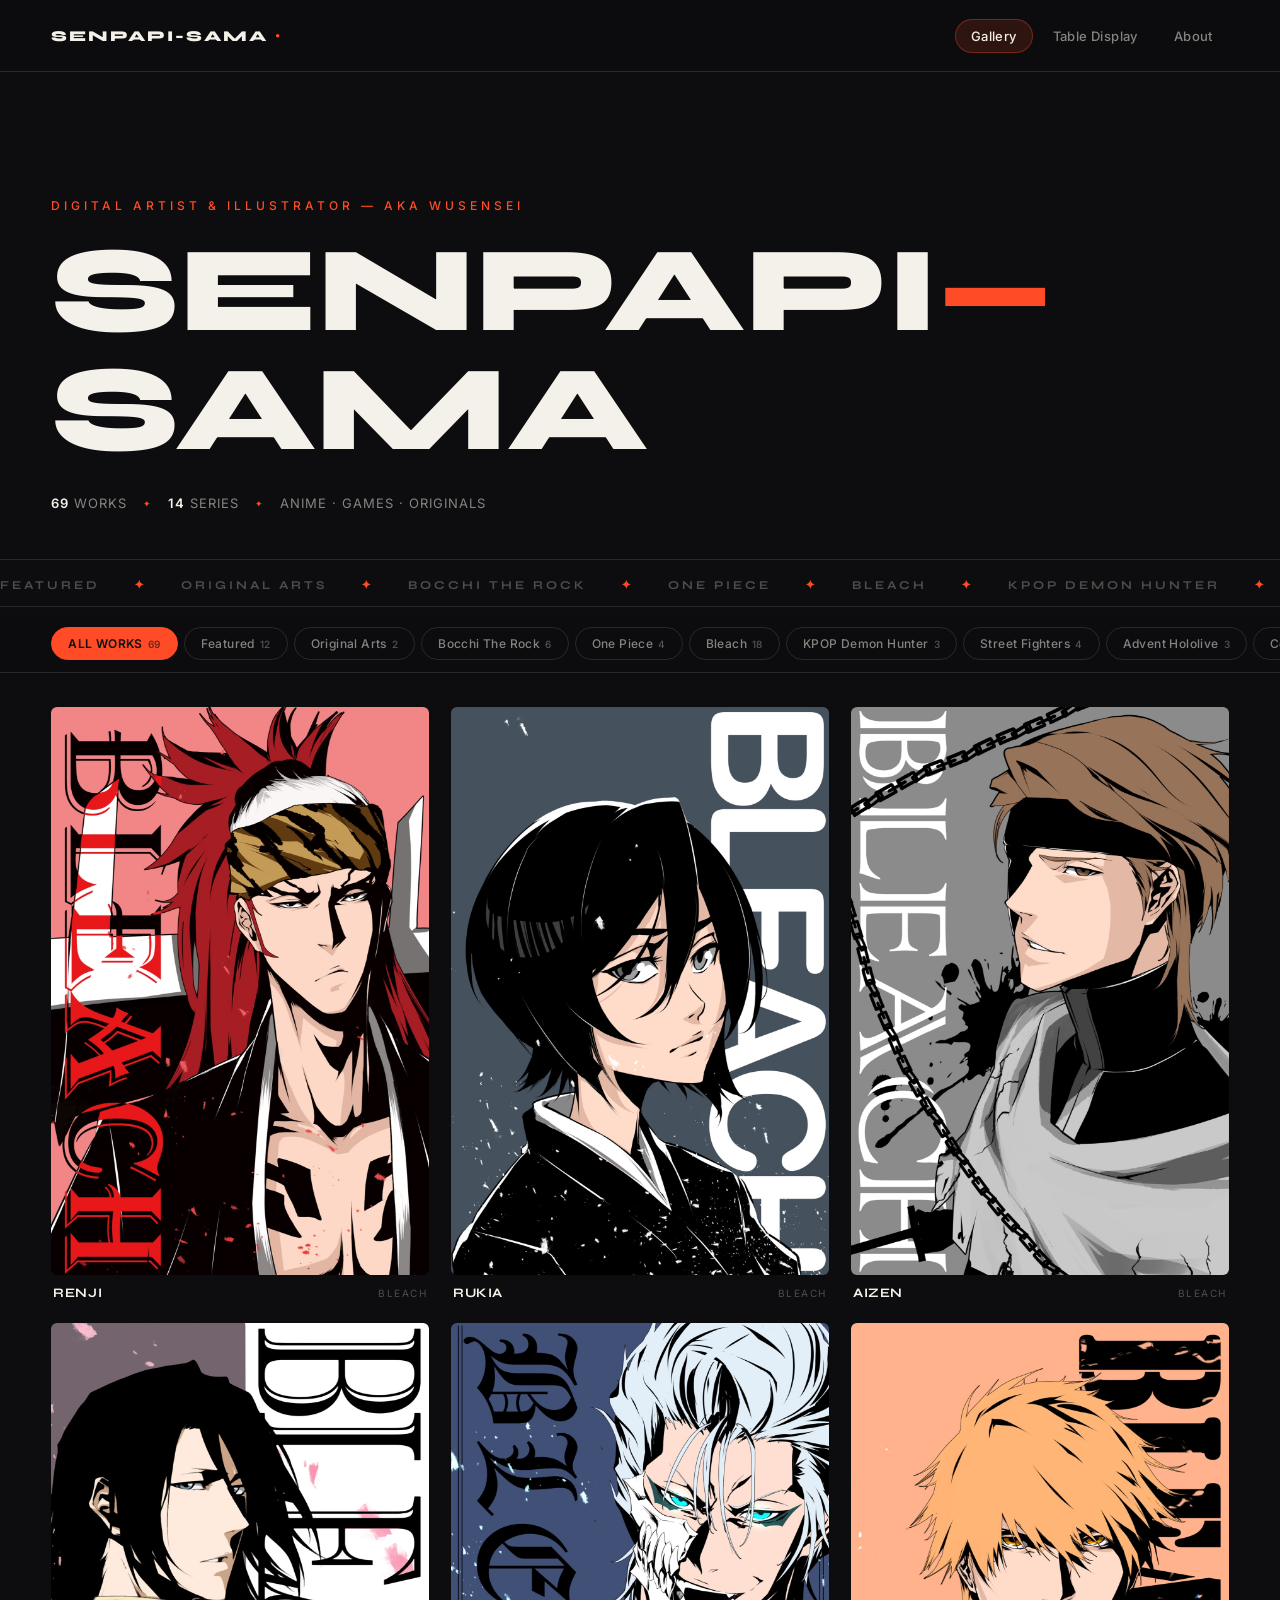
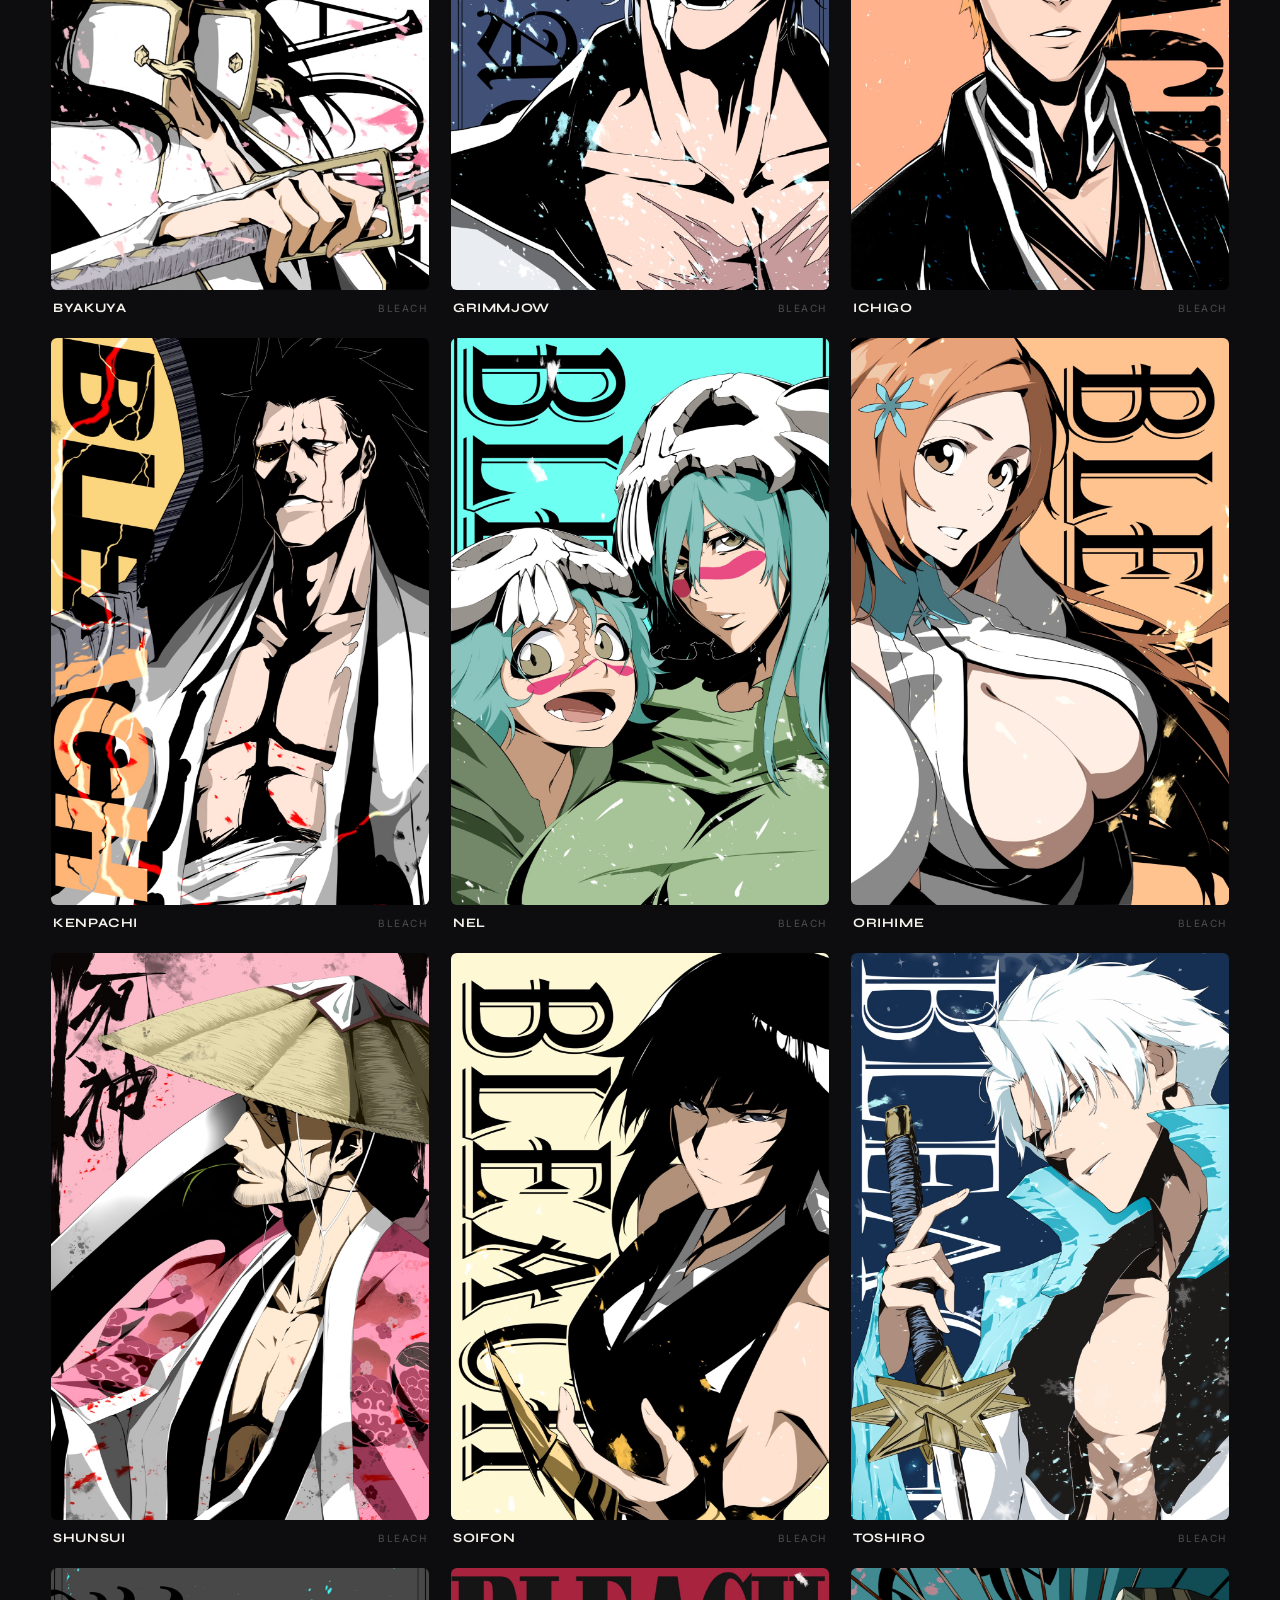
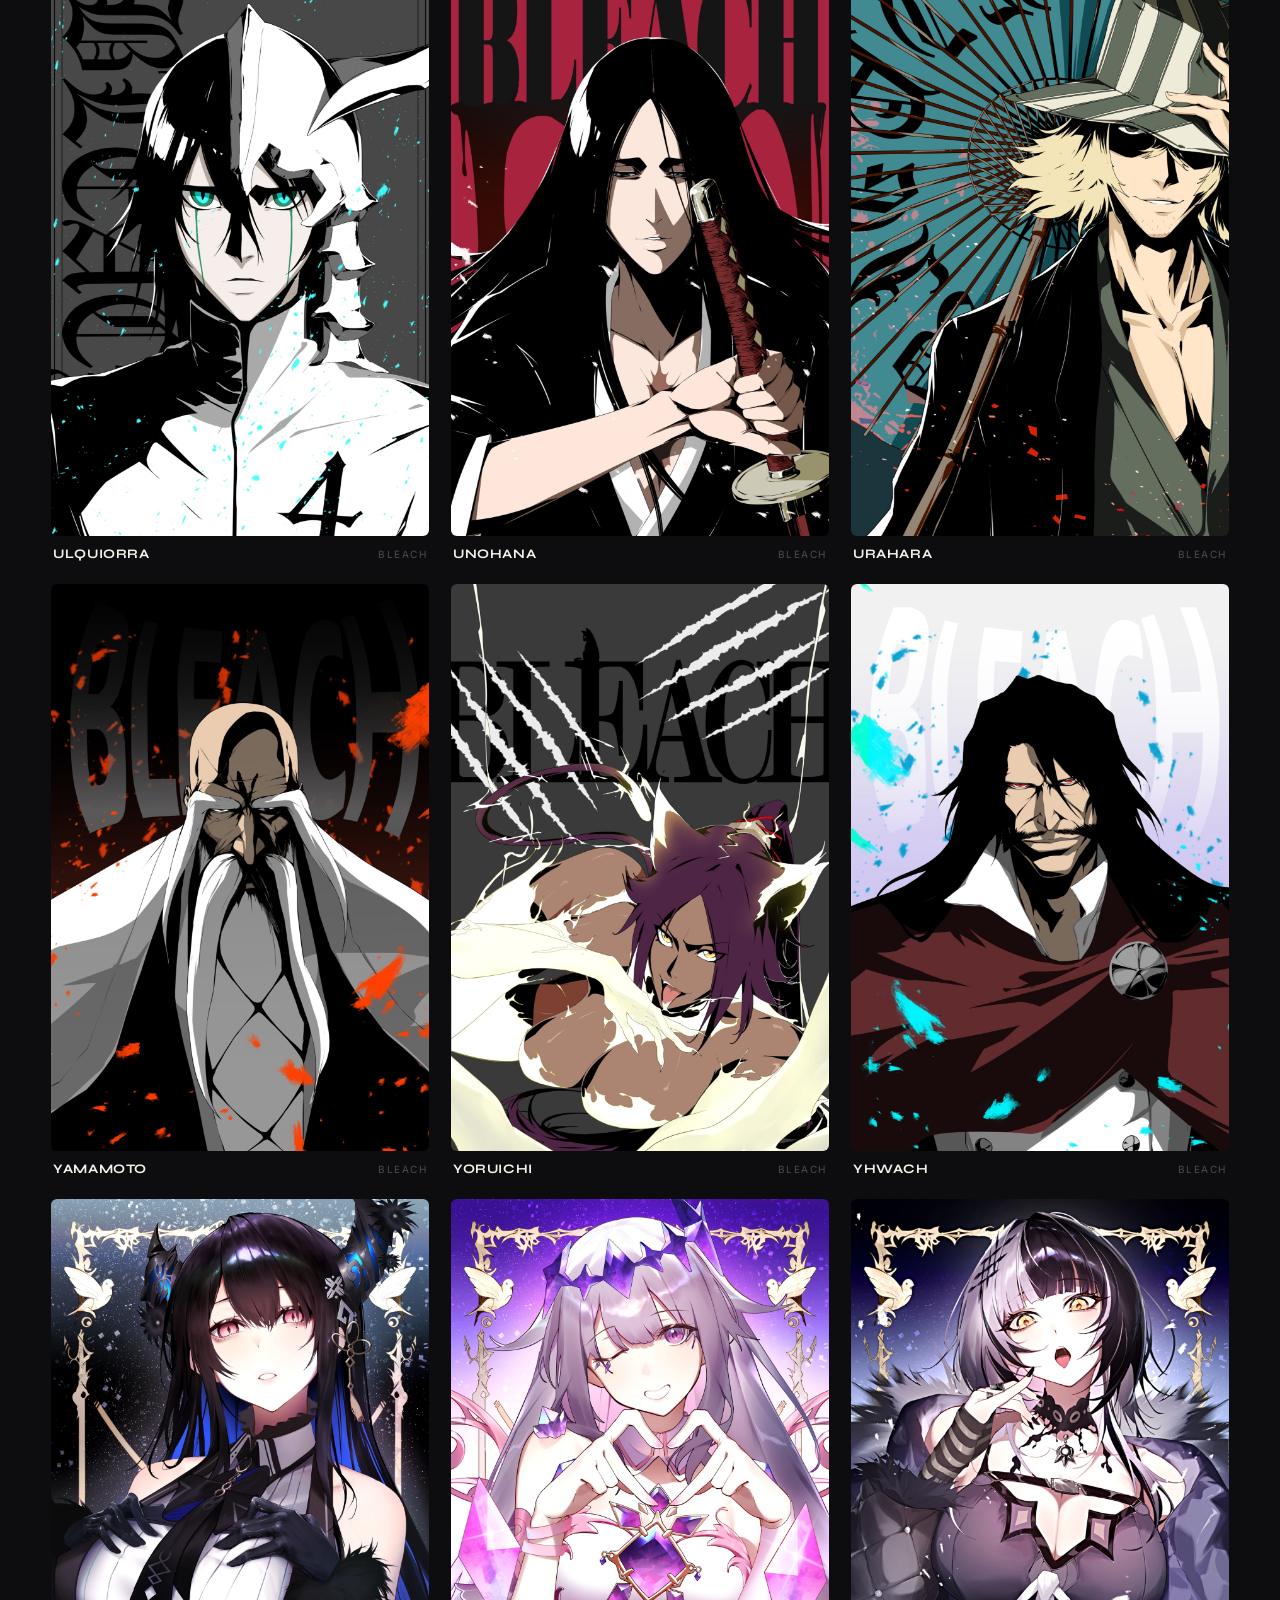
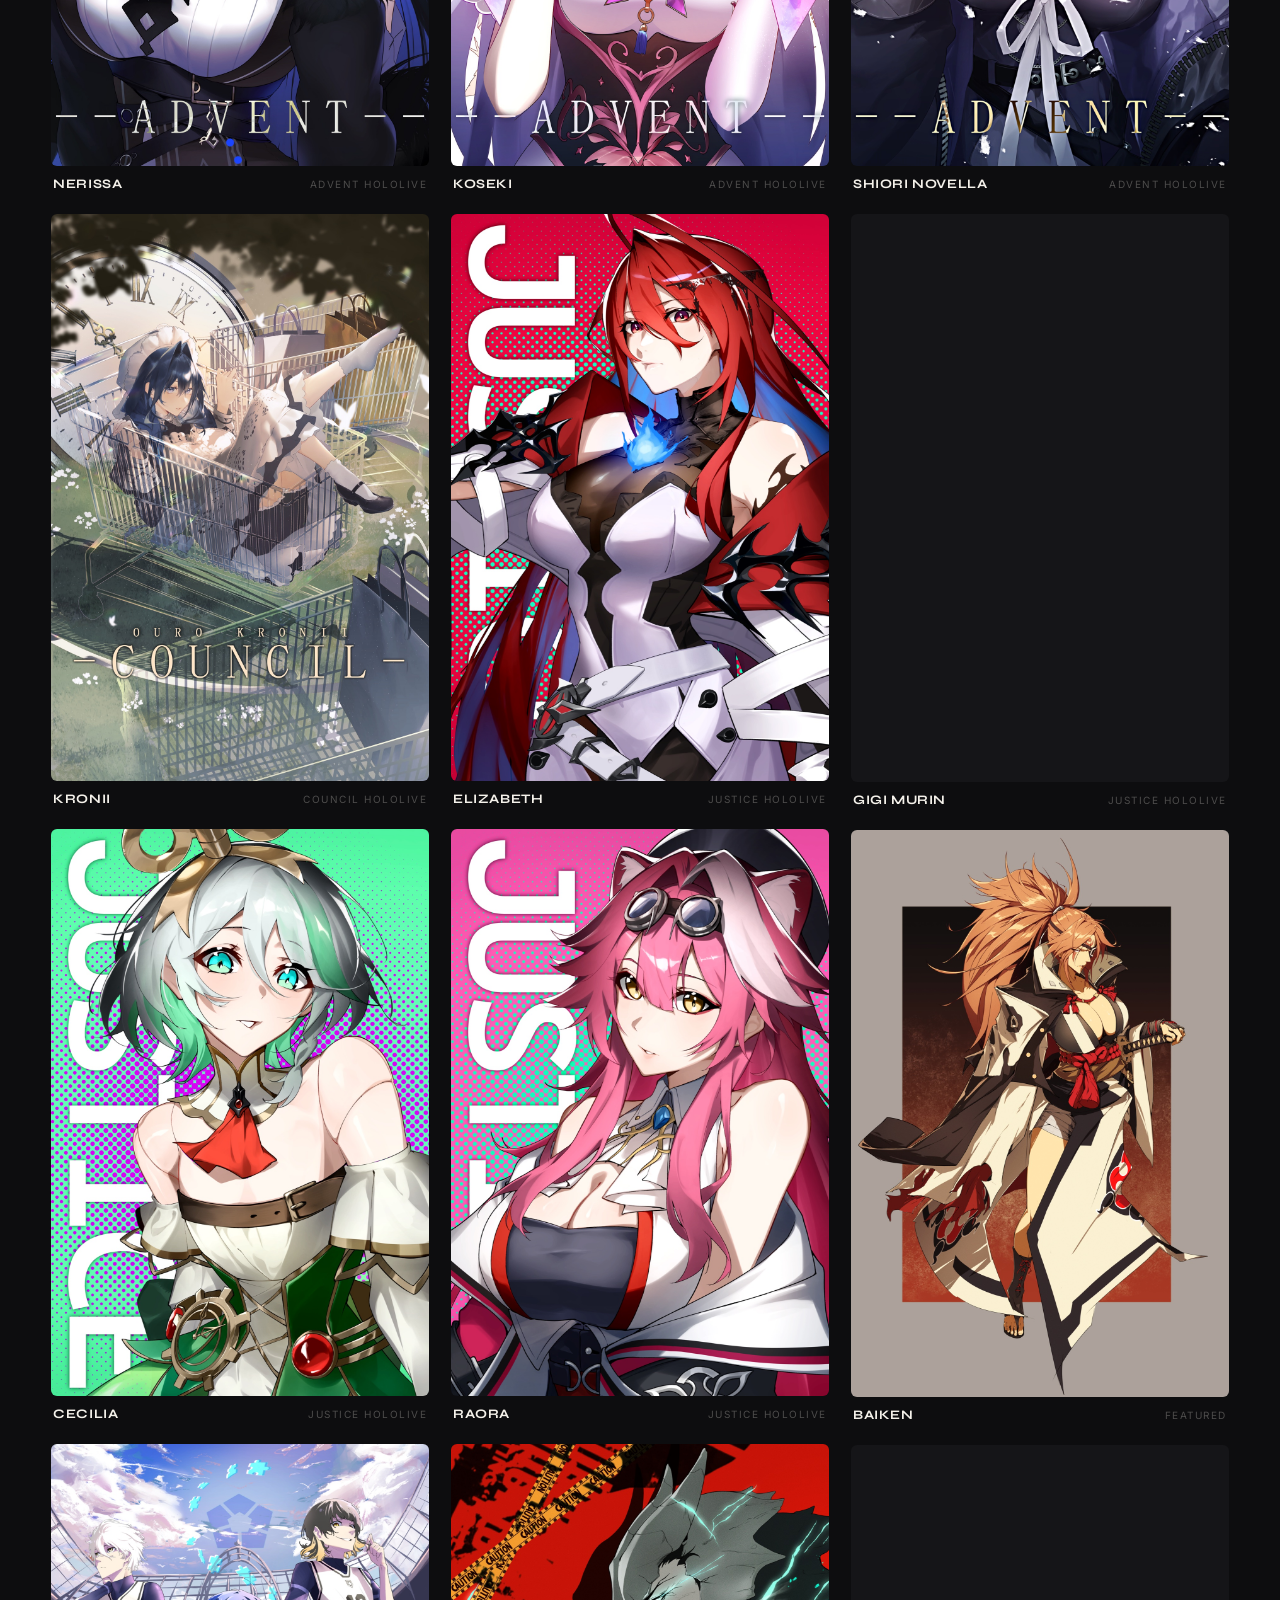
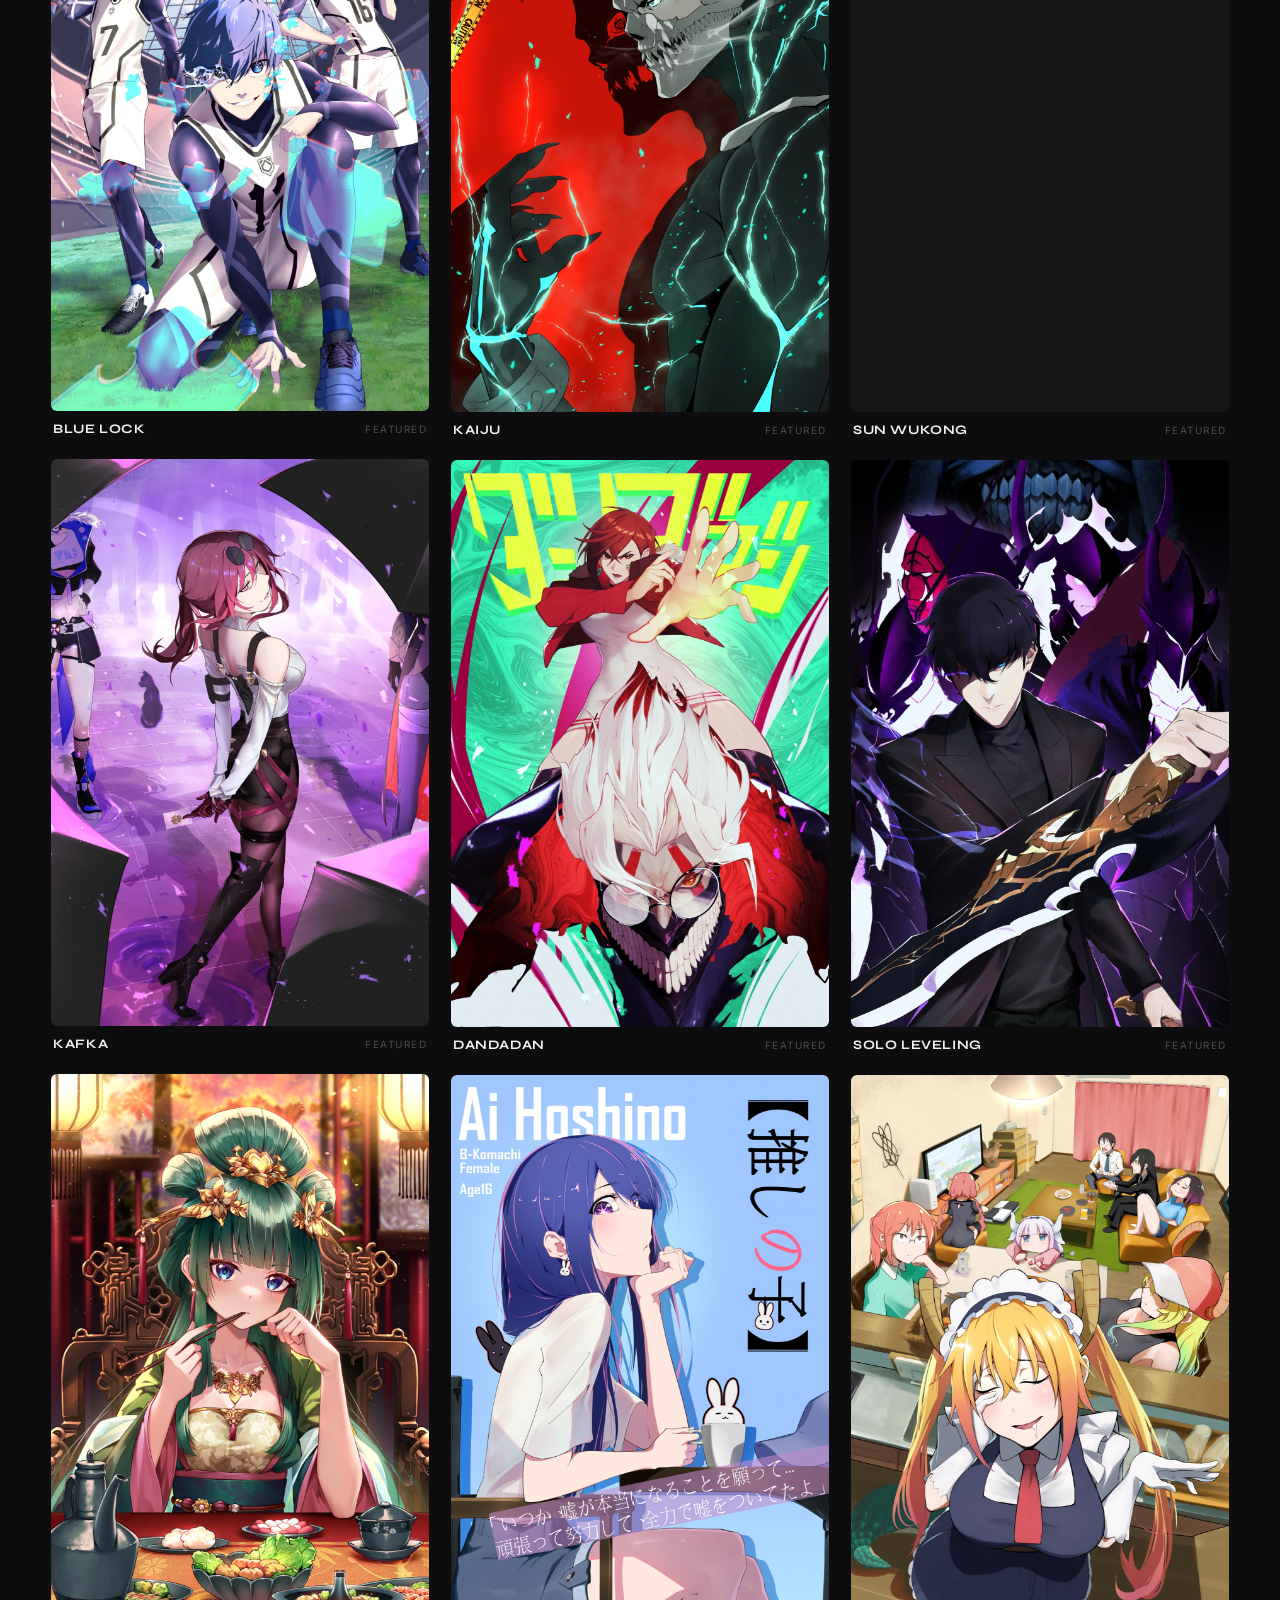
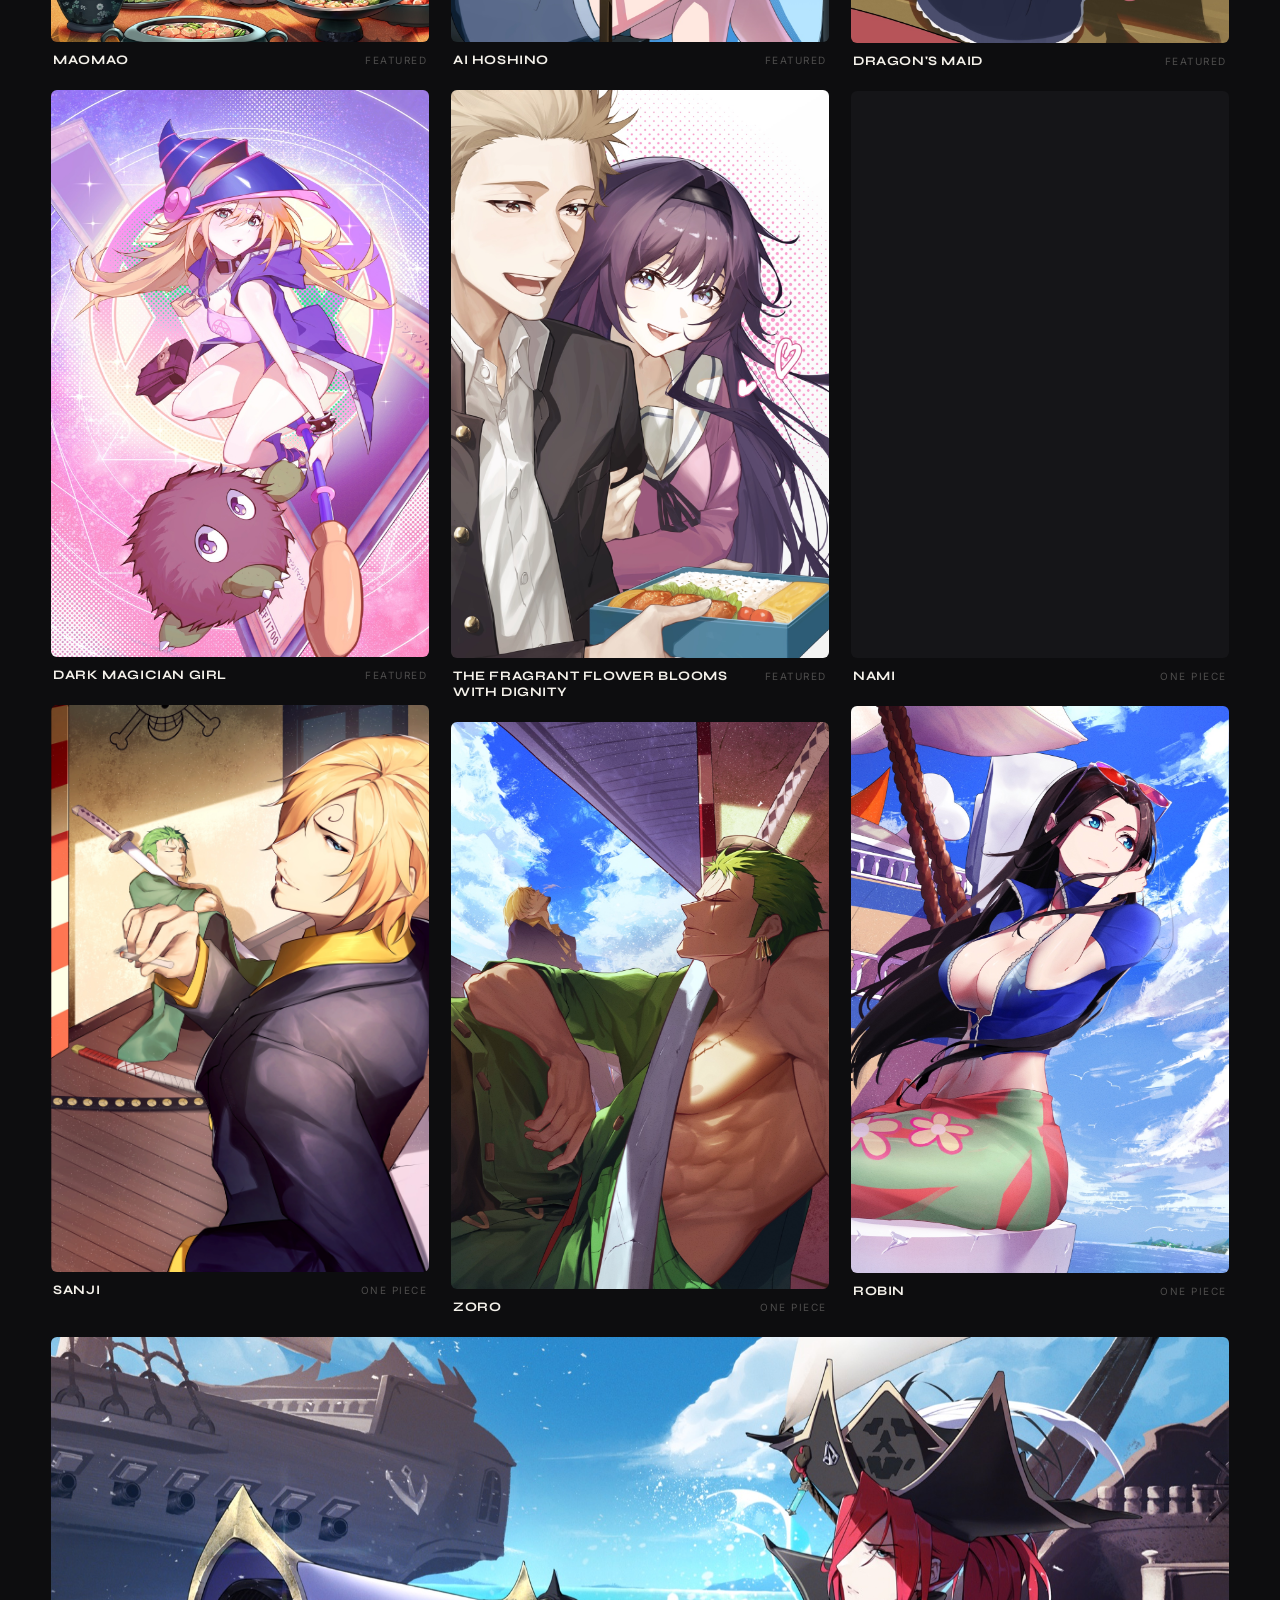
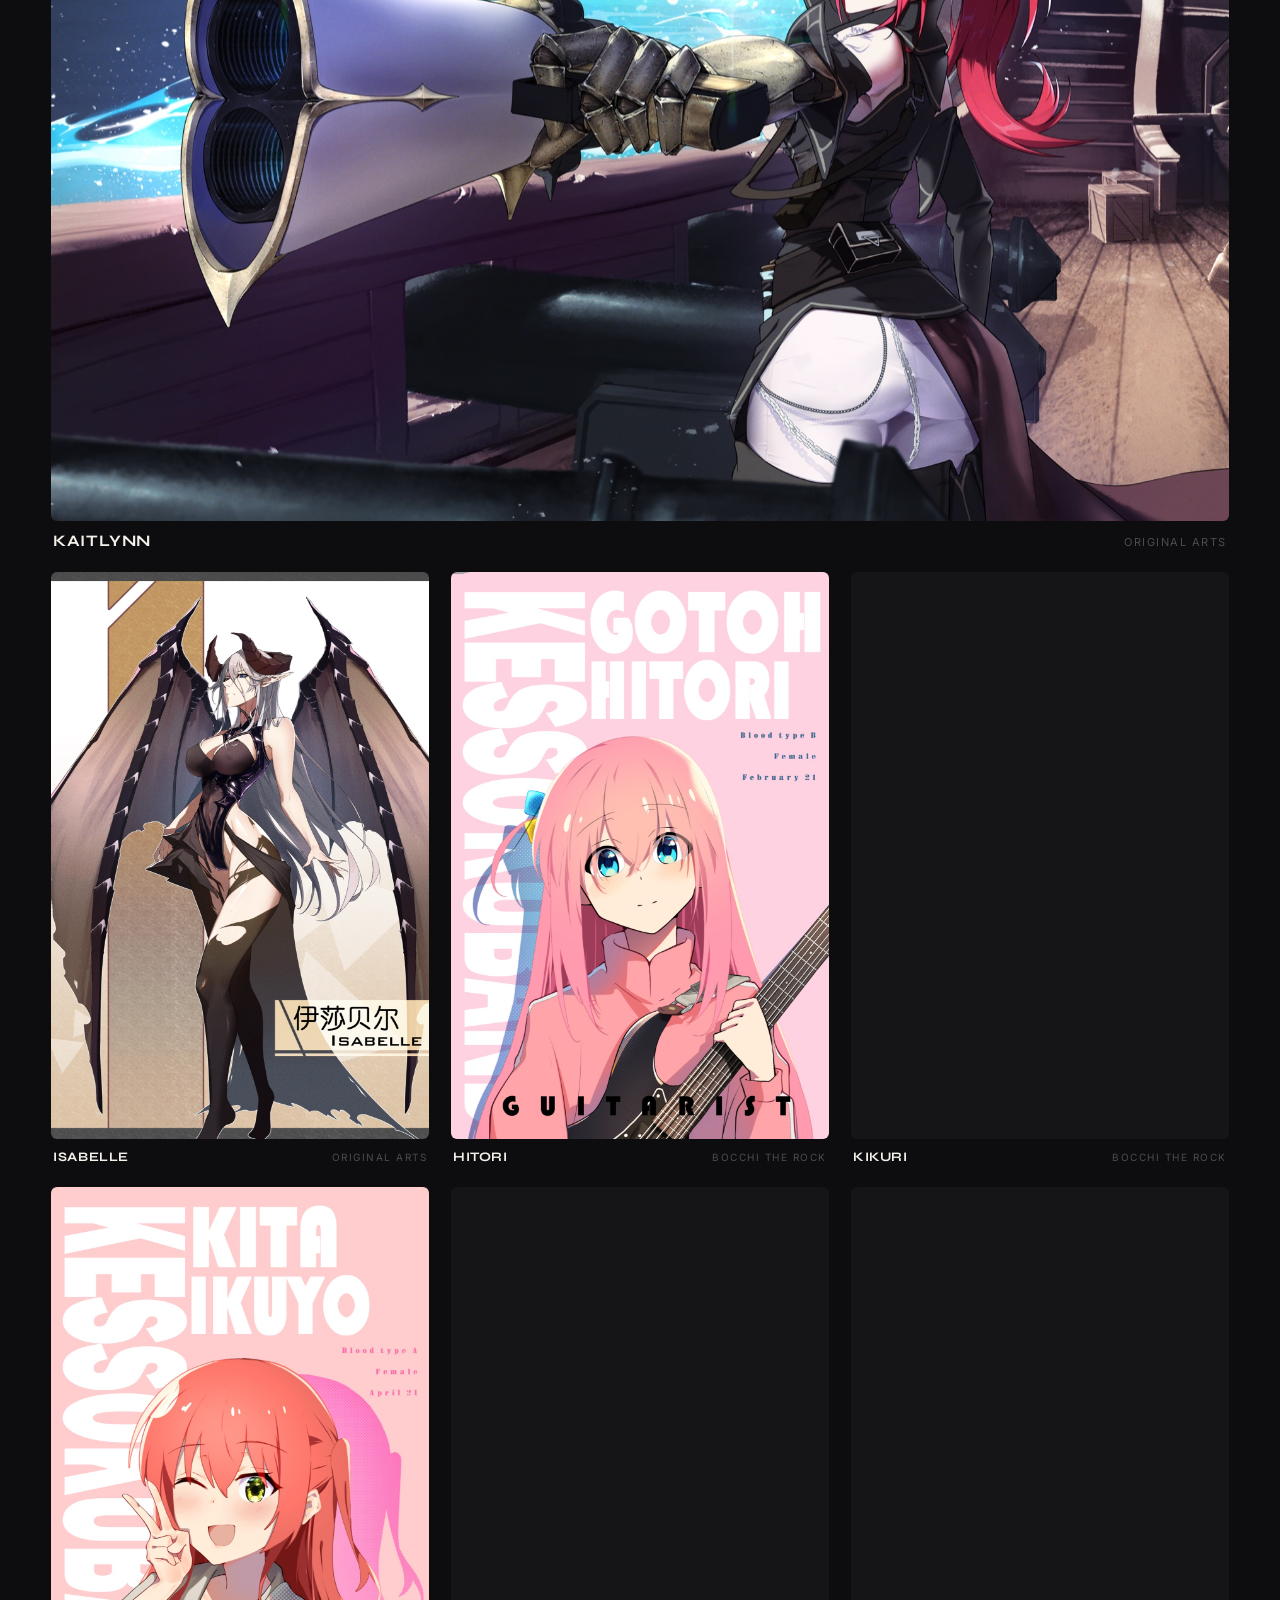
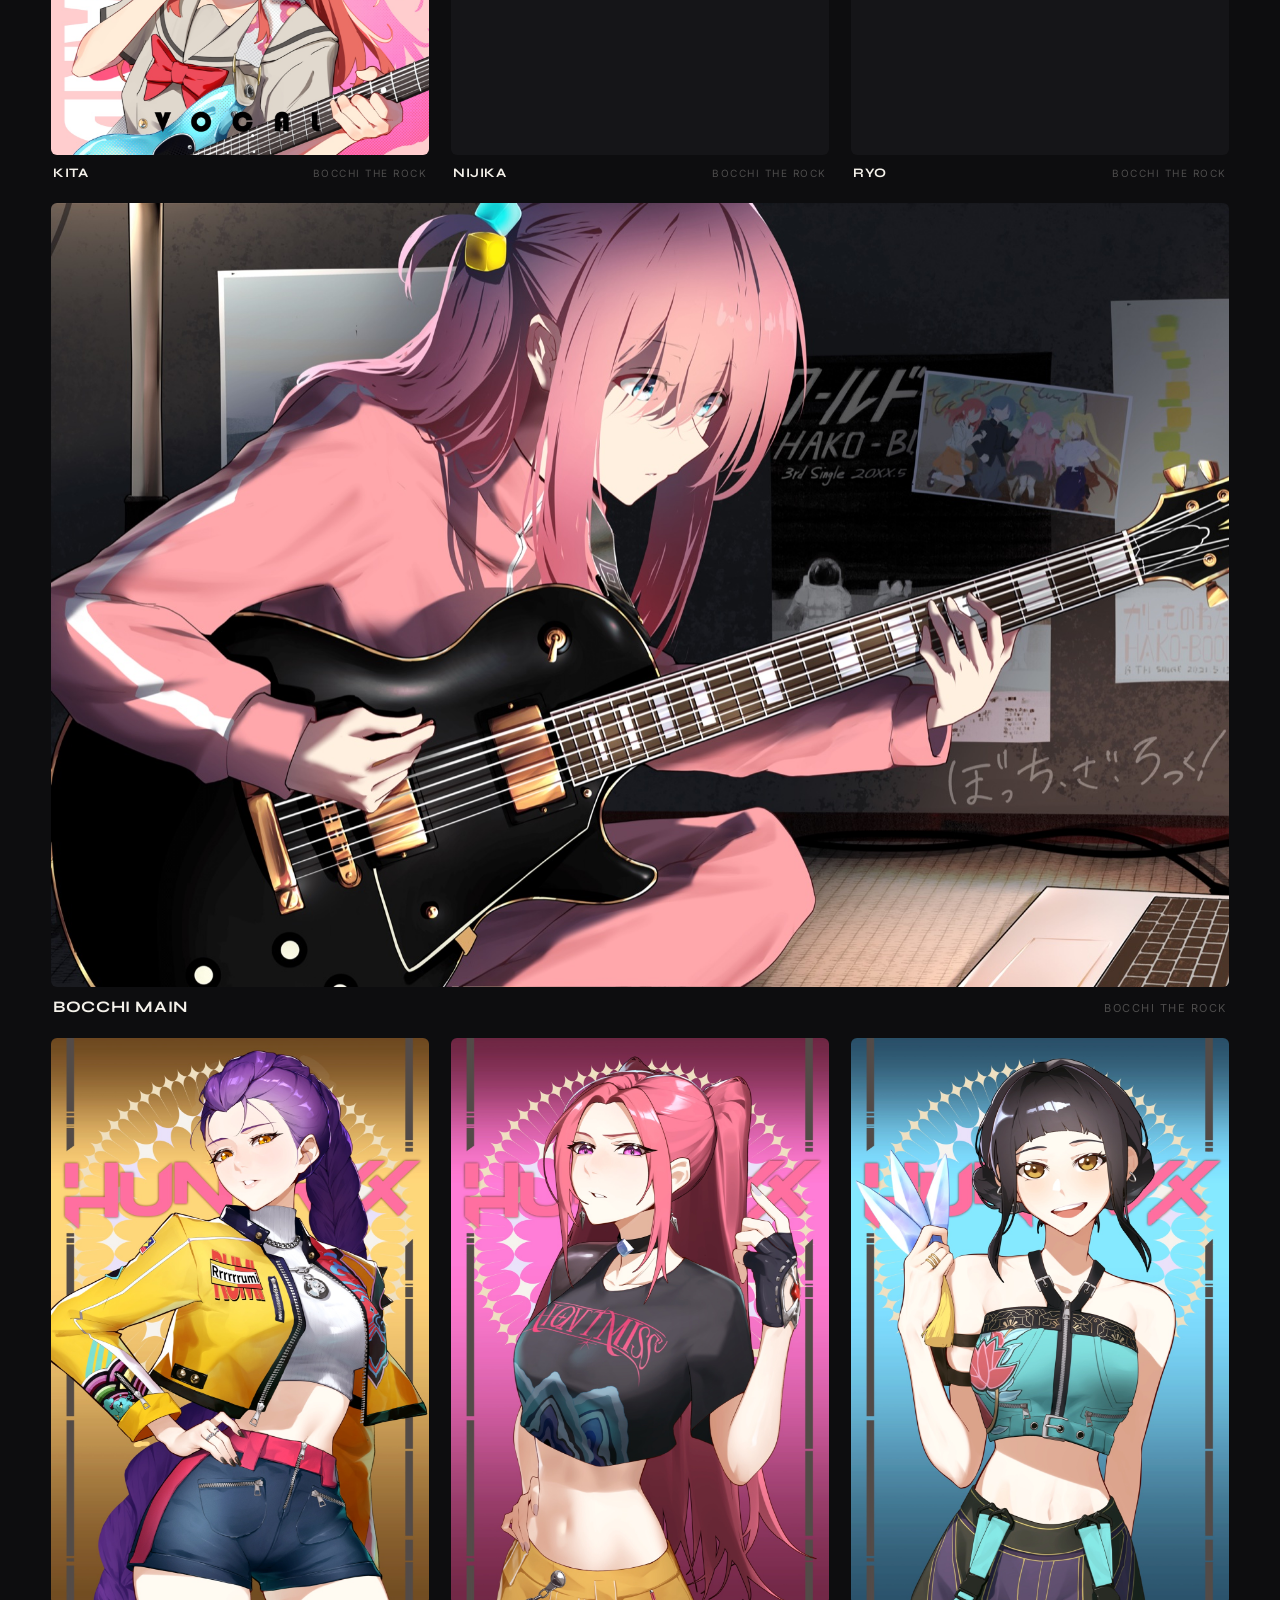
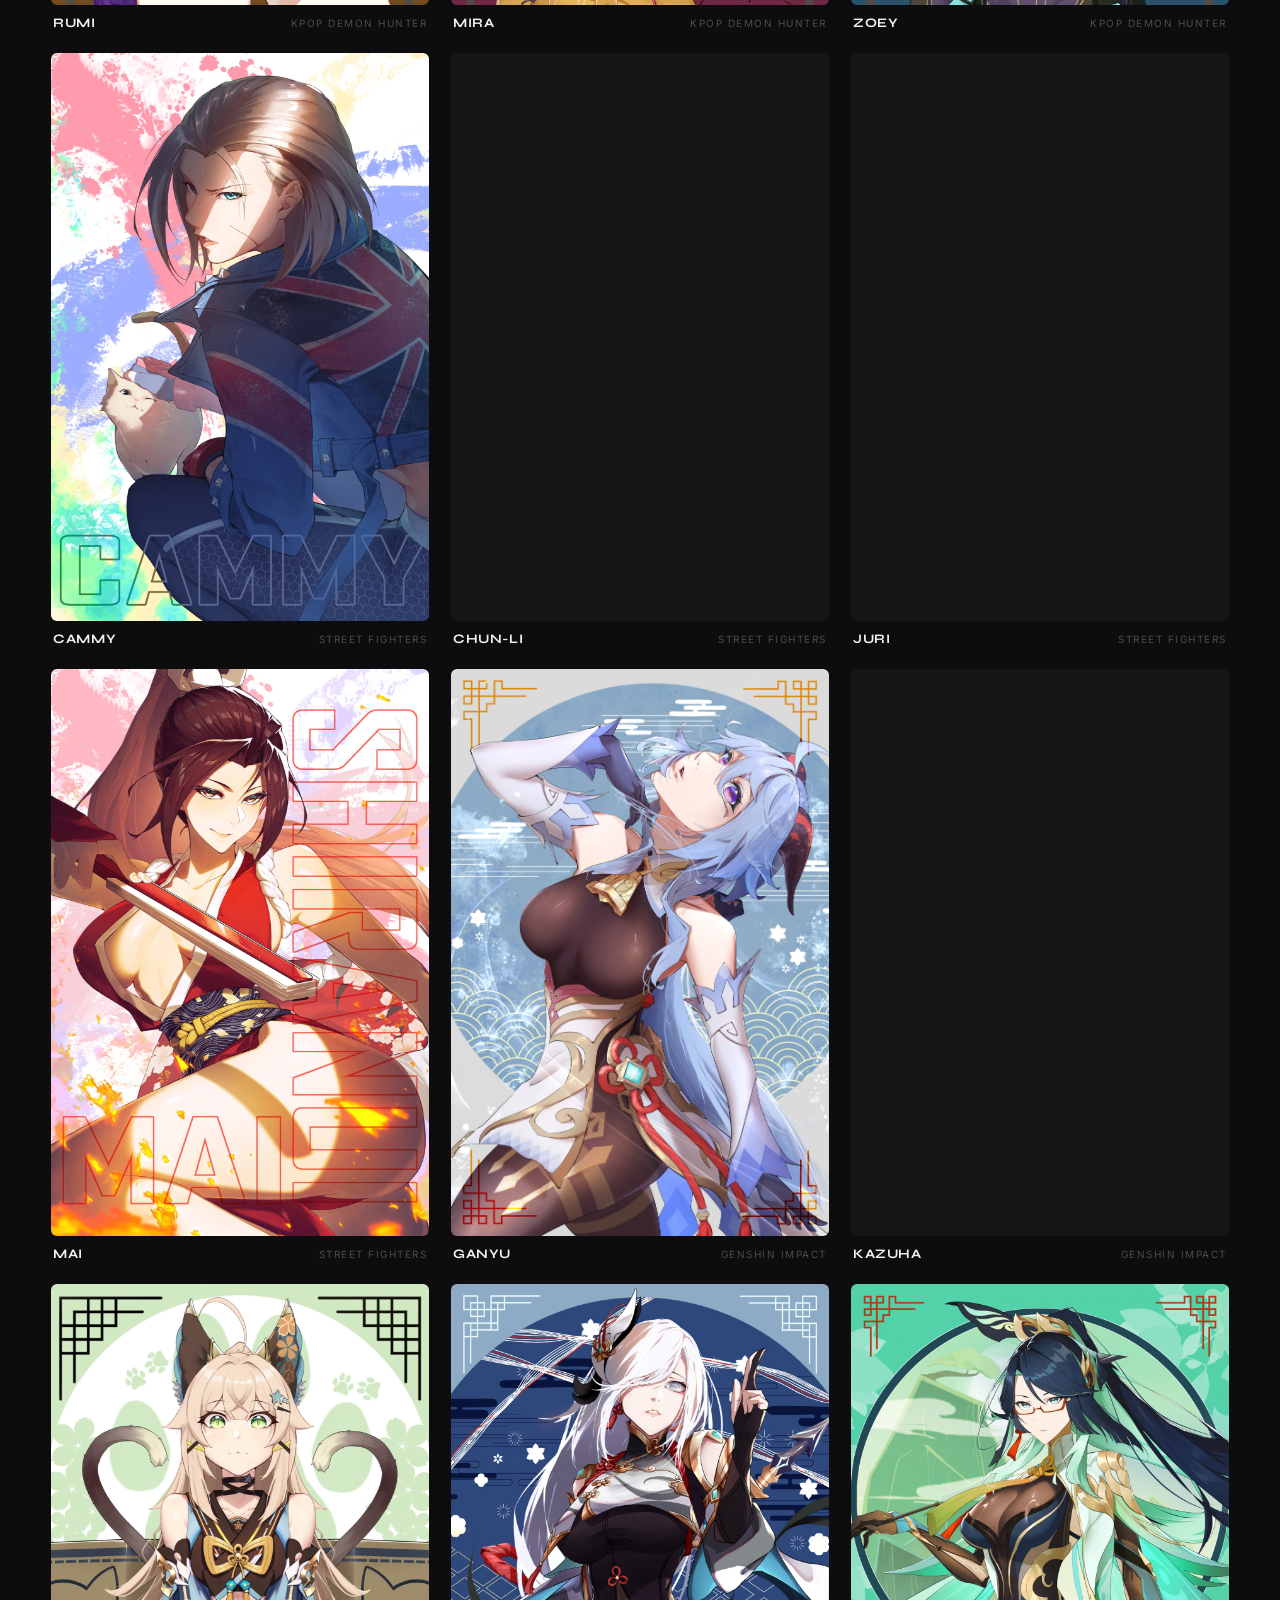
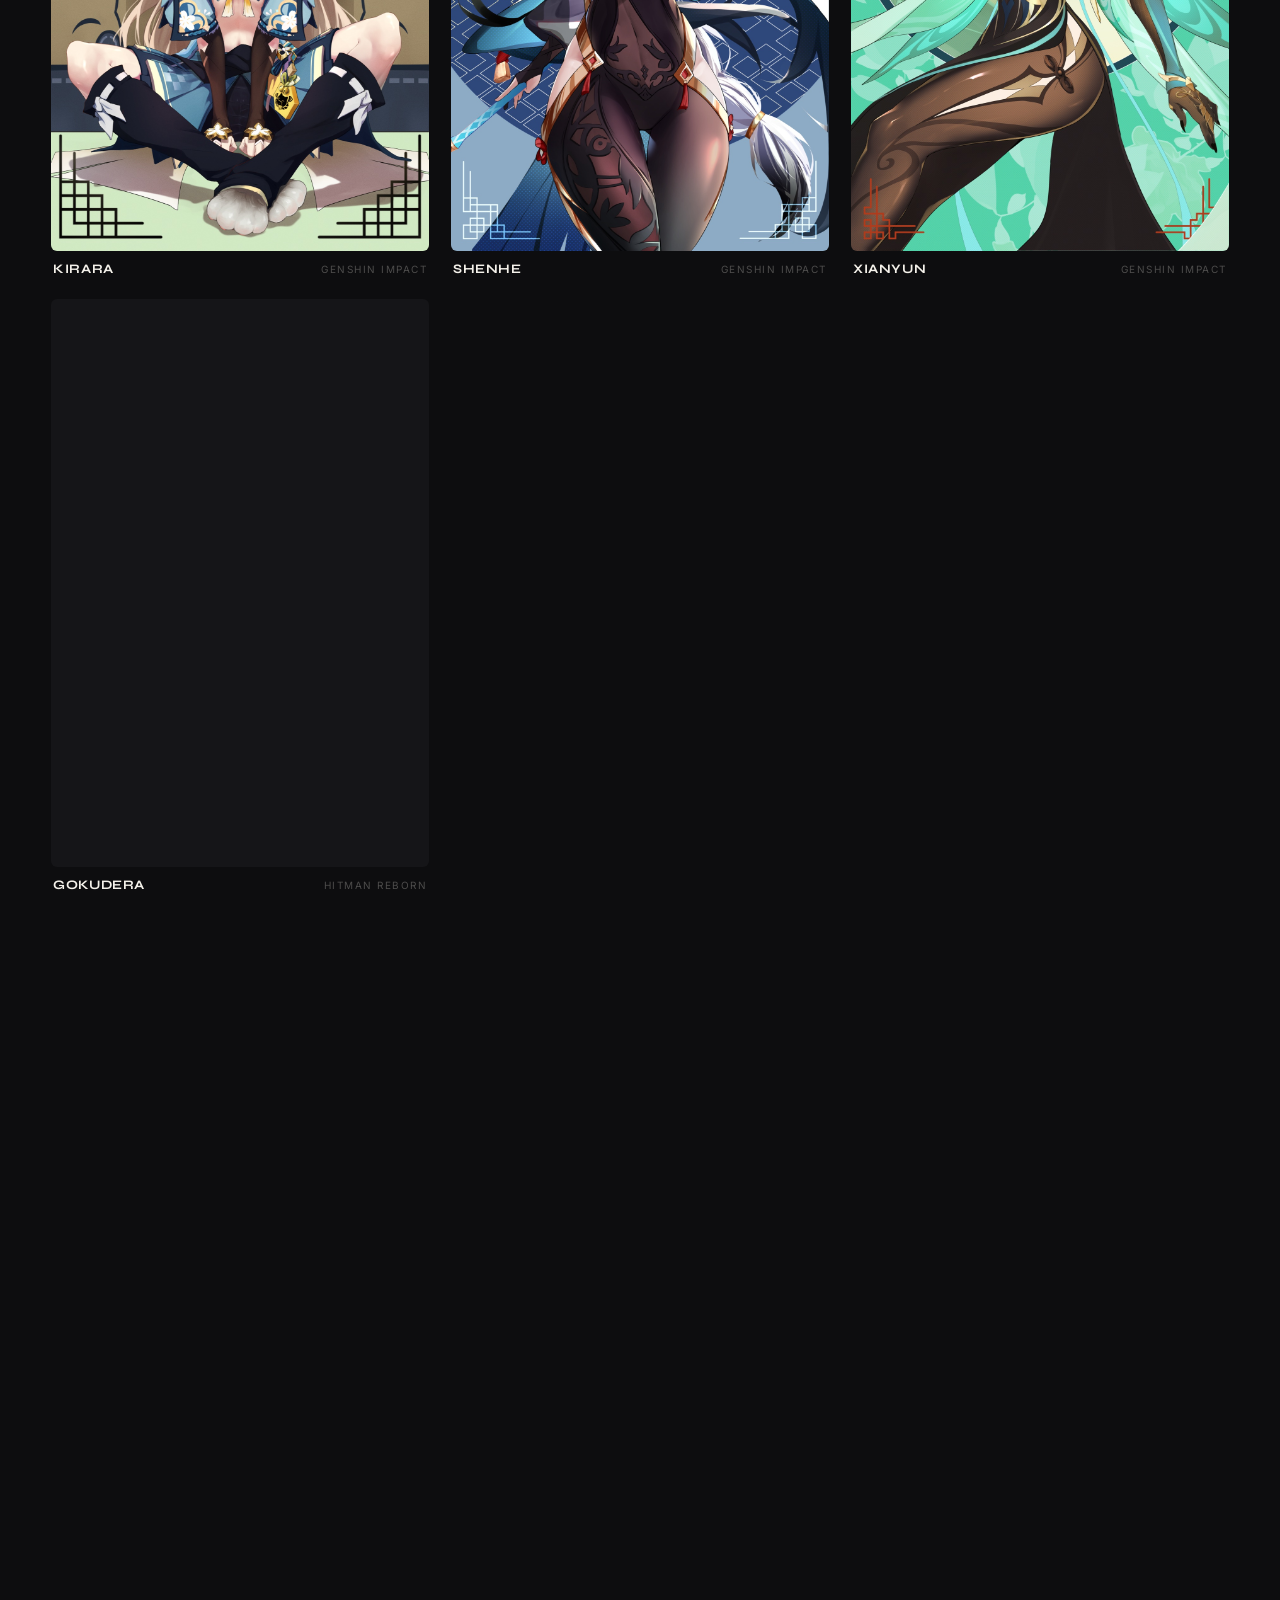
==== commit 0e2551c5: "Swap sites: Dark Museum -> root, classic game-UI -> /classic The Dark Museum (formerly /v2) is now t" ====
--- a/index.html
+++ b/index.html
@@ -3,181 +3,100 @@
 <head>
   <meta charset="UTF-8">
   <meta name="viewport" content="width=device-width, initial-scale=1.0">
-  <title>SENPAPI-SAMA — Digital Art Portfolio</title>
-  <meta name="description" content="SENPAPI-SAMA — Digital Artist & Illustrator Portfolio">
-  <link rel="icon" href="assets/logo.png" type="image/png">
-  <link rel="stylesheet" href="css/style.css">
+  <title>SENPAPI-SAMA — Art Gallery</title>
+  <meta name="description" content="SENPAPI-SAMA (aka WUSENSEI) — Digital Artist & Illustrator. The gallery.">
+  <link rel="icon" href="/assets/logo.png" type="image/png">
   <link rel="preconnect" href="https://fonts.googleapis.com">
   <link rel="preconnect" href="https://fonts.gstatic.com" crossorigin>
-  <link href="https://fonts.googleapis.com/css2?family=Chakra+Petch:wght@400;500;600;700&family=Rajdhani:wght@400;500;600;700&family=JetBrains+Mono:wght@400;500;600&display=swap" rel="stylesheet">
+  <link href="https://fonts.googleapis.com/css2?family=Syne:wght@600;700;800&family=Inter:wght@400;500;600&display=swap" rel="stylesheet">
+  <link rel="stylesheet" href="/style.css">
 </head>
 <body>
 
-  <!-- ═══════════════════════════════════════════════════════════
-       SCREEN 1 — GAME LOGIN / INTRO
-       ═══════════════════════════════════════════════════════════ -->
-  <div id="login-screen">
-    <canvas id="particle-canvas"></canvas>
-    <div class="scanlines"></div>
-    <div class="vignette"></div>
+  <div class="progress" id="progress"></div>
 
-    <div class="hud-corner hud-tl"></div>
-    <div class="hud-corner hud-tr"></div>
-    <div class="hud-corner hud-bl"></div>
-    <div class="hud-corner hud-br"></div>
+  <!-- ── NAV ─────────────────────────────────────────────── -->
+  <header class="nav" id="nav">
+    <a class="nav-name" id="nav-home" href="#top">SENPAPI-SAMA<span class="nav-dot">●</span></a>
+    <nav class="nav-links">
+      <button class="nav-link active" data-section="gallery">Gallery</button>
+      <button class="nav-link" data-section="table">Table Display</button>
+      <button class="nav-link" data-section="about">About</button>
+    </nav>
+  </header>
 
-    <div class="hud-top-bar">
-      <span class="hud-label">SYS.ONLINE</span>
-      <span class="hud-label" id="hud-clock"></span>
-      <span class="hud-label">PORTFOLIO v2.1</span>
+  <!-- ── HERO ────────────────────────────────────────────── -->
+  <section class="hero" id="top">
+    <p class="hero-eyebrow">Digital Artist &amp; Illustrator — aka Wusensei</p>
+    <h1 class="hero-name">SENPAPI<span class="accent">—</span>SAMA</h1>
+    <div class="hero-meta">
+      <span><b id="meta-works">0</b> works</span>
+      <span class="meta-sep">✦</span>
+      <span><b id="meta-series">0</b> series</span>
+      <span class="meta-sep">✦</span>
+      <span>anime · games · originals</span>
     </div>
+  </section>
 
-    <div class="login-content">
-      <div class="login-logo-ring">
-        <svg viewBox="0 0 200 200" class="logo-ring-svg">
-          <circle cx="100" cy="100" r="95" class="ring ring-outer"/>
-          <circle cx="100" cy="100" r="82" class="ring ring-inner"/>
-          <circle cx="100" cy="100" r="68" class="ring ring-core"/>
-        </svg>
-        <div class="login-emblem">
-          <img src="assets/logo.png" alt="SENPAPI-SAMA">
-        </div>
-      </div>
-
-      <h1 class="login-title" data-text="SENPAPI-SAMA">
-        <span class="title-glitch">SENPAPI-SAMA</span>
-      </h1>
-      <p class="login-aka">AKA WUSENSEI</p>
-      <p class="login-subtitle"></p>
-
-      <div class="login-welcome">WELCOME</div>
-
-      <button id="enter-btn" class="login-enter-btn" aria-label="Enter Portfolio">
-        <span class="btn-border"></span>
-        <span class="btn-text">Enter</span>
-        <span class="btn-glow"></span>
-      </button>
-
-      <p class="login-hint">PRESS ENTER OR CLICK TO BEGIN</p>
-    </div>
-
-    <div class="hud-bottom-bar">
-      <span class="hud-label">ART.DATABASE</span>
-      <div class="hud-loading-bar"><div class="hud-loading-fill"></div></div>
-      <span class="hud-label" id="artwork-count"></span>
-    </div>
+  <!-- ── MARQUEE ─────────────────────────────────────────── -->
+  <div class="marquee" aria-hidden="true">
+    <div class="marquee-track" id="marquee-track"></div>
   </div>
 
-  <!-- ═══════════════════════════════════════════════════════════
-       SCREEN 2 — MAIN PORTFOLIO
-       ═══════════════════════════════════════════════════════════ -->
-  <div id="portfolio" class="portfolio hidden">
-    <nav class="nav">
-      <div class="nav-brand" id="nav-home">
-        <div class="nav-logo"><img src="assets/logo.png" alt="SENPAPI-SAMA"></div>
-        <span class="nav-name">SENPAPI-SAMA</span>
-      </div>
-      <div class="nav-links">
-        <button class="nav-link active" data-section="gallery">GALLERY</button>
-        <button class="nav-link" data-section="table">TABLE DISPLAY</button>
-        <button class="nav-link" data-section="about">ABOUT</button>
-      </div>
-      <div class="nav-hud">
-        <span class="hud-label nav-clock"></span>
-      </div>
-    </nav>
-
-    <section class="hero" id="hero-section">
-      <div class="hero-bg"></div>
-      <div class="hero-overlay"></div>
-      <div class="hero-content">
-        <div class="hero-tag">DIGITAL ART PORTFOLIO</div>
-        <div class="hero-logo">
-          <img src="assets/logo.png" alt="SENPAPI-SAMA">
-        </div>
-        <h2 class="hero-title">
-          <span class="hero-line">THANKS FOR</span>
-          <span class="hero-line hero-accent">APPRECIATING</span>
-          <span class="hero-line">THE ART</span>
-        </h2>
-        <div class="hero-stats">
-          <div class="stat">
-            <span class="stat-num" id="stat-works">0</span>
-            <span class="stat-label">WORKS</span>
-          </div>
-          <div class="stat">
-            <span class="stat-num" id="stat-categories">0</span>
-            <span class="stat-label">SERIES</span>
-          </div>
-        </div>
-      </div>
-      <div class="hero-scroll-hint">
-        <span>SCROLL</span>
-        <div class="scroll-arrow"></div>
-      </div>
-    </section>
-
-    <section class="filter-section" id="filter-section">
-      <div class="filter-bar" id="filter-bar"></div>
-    </section>
-
-    <section class="gallery" id="gallery-section">
-      <div class="gallery-grid" id="gallery-grid"></div>
-    </section>
-
-    <!-- Table Display (booth photos) — hidden by default -->
-    <section class="booth-section" id="booth-section" hidden>
-      <div class="booth-header">
-        <h2 class="booth-title">TABLE DISPLAY</h2>
-        <p class="booth-sub">Booth setups from conventions</p>
-      </div>
-      <div class="booth-grid" id="booth-grid"></div>
-    </section>
-
-    <div class="about-overlay" id="about-overlay">
-      <div class="about-modal">
-        <button class="about-close" id="about-close">&times;</button>
-        <div class="about-content">
-          <div class="about-avatar">
-            <img src="assets/logo.png" alt="SENPAPI-SAMA">
-          </div>
-          <h2 class="about-name"></h2>
-          <p class="about-tagline"></p>
-          <div class="about-bio"></div>
-          <div class="about-socials" id="about-socials"></div>
-        </div>
-      </div>
-    </div>
-
-    <div class="lightbox" id="lightbox">
-      <button class="lb-close" id="lb-close">&times;</button>
-      <button class="lb-prev" id="lb-prev">&lsaquo;</button>
-      <button class="lb-next" id="lb-next">&rsaquo;</button>
-      <div class="lb-content">
-        <div class="lb-image-wrap">
-          <img id="lb-image" src="" alt="">
-        </div>
-        <div class="lb-info">
-          <span class="lb-category"></span>
-          <h3 class="lb-title"></h3>
-          <p class="lb-description"></p>
-          <div class="lb-tags"></div>
-        </div>
-      </div>
-      <div class="lb-counter"></div>
-    </div>
-
-    <footer class="footer">
-      <div class="footer-line"></div>
-      <p>&copy; SENPAPI-SAMA — All artworks are original creations</p>
-    </footer>
-
-    <button id="back-to-top" class="back-to-top" aria-label="Back to top">&#8593;</button>
+  <!-- ── FILTERS ─────────────────────────────────────────── -->
+  <div class="filters-wrap" id="filters-wrap">
+    <div class="filters" id="filters"></div>
   </div>
 
-  <canvas id="glitter-canvas" aria-hidden="true"></canvas>
+  <!-- ── GALLERY (masonry, uncropped) ────────────────────── -->
+  <main class="gallery" id="gallery-section">
+    <div class="masonry" id="masonry"></div>
+  </main>
 
-  <script src="data/artworks.js"></script>
-  <script src="js/main.js"></script>
+  <!-- ── TABLE DISPLAY ───────────────────────────────────── -->
+  <section class="booth" id="booth-section" hidden>
+    <div class="section-head">
+      <h2>Table Display</h2>
+      <p>Booth setups from conventions</p>
+    </div>
+    <div class="booth-grid" id="booth-grid"></div>
+  </section>
+
+  <!-- ── ABOUT (slide-over panel) ────────────────────────── -->
+  <div class="about" id="about-panel" aria-hidden="true">
+    <div class="about-backdrop" id="about-backdrop"></div>
+    <aside class="about-card">
+      <button class="about-close" id="about-close" aria-label="Close">✕</button>
+      <img class="about-logo" src="/assets/logo.png" alt="SENPAPI-SAMA logo">
+      <h2 class="about-name"></h2>
+      <p class="about-tagline"></p>
+      <p class="about-bio"></p>
+      <div class="about-links" id="about-links"></div>
+    </aside>
+  </div>
+
+  <!-- ── LIGHTBOX ────────────────────────────────────────── -->
+  <div class="lightbox" id="lightbox" aria-hidden="true">
+    <button class="lb-close" id="lb-close" aria-label="Close">✕</button>
+    <button class="lb-arrow lb-prev" id="lb-prev" aria-label="Previous">←</button>
+    <button class="lb-arrow lb-next" id="lb-next" aria-label="Next">→</button>
+    <figure class="lb-stage">
+      <img id="lb-image" src="" alt="">
+      <figcaption class="lb-caption">
+        <span class="lb-series"></span>
+        <h3 class="lb-title"></h3>
+        <span class="lb-count"></span>
+      </figcaption>
+    </figure>
+  </div>
+
+  <!-- ── FOOTER ──────────────────────────────────────────── -->
+  <footer class="footer">
+    <p>© SENPAPI-SAMA — all artworks are original creations</p>
+    <a class="footer-alt" href="/classic">view classic version →</a>
+  </footer>
+
+  <script src="/data/artworks.js"></script>
+  <script src="/main.js"></script>
 </body>
 </html>
--- a/style.css
+++ b/style.css
@@ -0,0 +1,595 @@
+/* ═══════════════════════════════════════════════════════════
+   SENPAPI-SAMA · V2 — "Dark Museum"
+   Near-black walls, one vermilion accent, art never cropped.
+   ═══════════════════════════════════════════════════════════ */
+
+*, *::before, *::after { margin: 0; padding: 0; box-sizing: border-box; }
+
+:root {
+  --bg:        #0d0d0f;
+  --surface:   #151518;
+  --ink:       #f4f1ea;          /* warm off-white */
+  --muted:     rgba(244, 241, 234, 0.52);
+  --faint:     rgba(244, 241, 234, 0.28);
+  --line:      rgba(244, 241, 234, 0.12);
+  --accent:    #ff4b26;          /* vermilion */
+  --accent-soft: rgba(255, 75, 38, 0.14);
+
+  --display: 'Syne', sans-serif;
+  --body:    'Inter', sans-serif;
+}
+
+html { scroll-behavior: smooth; }
+
+body {
+  background: var(--bg);
+  color: var(--ink);
+  font-family: var(--body);
+  overflow-x: hidden;
+  -webkit-font-smoothing: antialiased;
+}
+
+::selection { background: var(--accent); color: var(--bg); }
+::-webkit-scrollbar { width: 9px; }
+::-webkit-scrollbar-track { background: var(--bg); }
+::-webkit-scrollbar-thumb { background: #2b2b30; border-radius: 5px; }
+::-webkit-scrollbar-thumb:hover { background: var(--accent); }
+
+/* ── Scroll progress ─────────────────────────────────────── */
+.progress {
+  position: fixed;
+  top: 0; left: 0;
+  height: 2px; width: 0%;
+  background: var(--accent);
+  z-index: 3000;
+}
+
+/* ── Nav ─────────────────────────────────────────────────── */
+.nav {
+  position: fixed;
+  top: 0; left: 0; right: 0;
+  z-index: 1000;
+  display: flex;
+  align-items: center;
+  justify-content: space-between;
+  padding: 0 clamp(20px, 4vw, 56px);
+  height: 72px;
+  background: rgba(13, 13, 15, 0.82);
+  backdrop-filter: blur(18px);
+  border-bottom: 1px solid var(--line);
+}
+
+.nav-name {
+  font-family: var(--display);
+  font-weight: 800;
+  font-size: 15px;
+  letter-spacing: 2px;
+  color: var(--ink);
+  text-decoration: none;
+}
+.nav-dot {
+  color: var(--accent);
+  font-size: 8px;
+  vertical-align: 3px;
+  margin-left: 7px;
+  animation: pulse-dot 2.4s ease-in-out infinite;
+}
+@keyframes pulse-dot { 0%,100% { opacity: 1; } 50% { opacity: 0.25; } }
+
+.nav-links { display: flex; gap: 4px; }
+
+.nav-link {
+  background: none;
+  border: none;
+  cursor: pointer;
+  font-family: var(--body);
+  font-weight: 500;
+  font-size: 13px;
+  letter-spacing: 0.4px;
+  color: var(--muted);
+  padding: 9px 16px;
+  border-radius: 100px;
+  transition: color 0.25s, background 0.25s;
+}
+.nav-link:hover { color: var(--ink); }
+.nav-link.active {
+  color: var(--ink);
+  background: var(--accent-soft);
+  box-shadow: inset 0 0 0 1px rgba(255, 75, 38, 0.35);
+}
+
+/* ── Hero ────────────────────────────────────────────────── */
+.hero {
+  padding: clamp(140px, 22vh, 220px) clamp(20px, 4vw, 56px) 48px;
+  text-align: left;
+  max-width: 1500px;
+  margin: 0 auto;
+}
+
+.hero-eyebrow {
+  font-size: 12px;
+  font-weight: 500;
+  letter-spacing: 4px;
+  text-transform: uppercase;
+  color: var(--accent);
+  margin-bottom: 18px;
+  animation: rise 0.8s 0.1s both;
+}
+
+.hero-name {
+  font-family: var(--display);
+  font-weight: 800;
+  font-size: clamp(44px, 9.5vw, 132px);
+  line-height: 0.98;
+  letter-spacing: -0.5px;
+  text-transform: uppercase;
+  animation: rise 0.8s 0.25s both;
+}
+.hero-name .accent { color: var(--accent); }
+
+.hero-meta {
+  display: flex;
+  align-items: center;
+  gap: 16px;
+  margin-top: 26px;
+  font-size: 13px;
+  color: var(--muted);
+  letter-spacing: 1px;
+  text-transform: uppercase;
+  animation: rise 0.8s 0.4s both;
+}
+.hero-meta b { color: var(--ink); font-weight: 600; }
+.meta-sep { color: var(--accent); font-size: 9px; }
+
+@keyframes rise {
+  from { opacity: 0; transform: translateY(26px); }
+  to   { opacity: 1; transform: translateY(0); }
+}
+
+/* ── Marquee ─────────────────────────────────────────────── */
+.marquee {
+  overflow: hidden;
+  border-top: 1px solid var(--line);
+  border-bottom: 1px solid var(--line);
+  padding: 13px 0;
+  margin-bottom: 8px;
+}
+.marquee-track {
+  display: inline-flex;
+  gap: 34px;
+  white-space: nowrap;
+  animation: marquee 40s linear infinite;
+  font-family: var(--display);
+  font-weight: 700;
+  font-size: 12px;
+  letter-spacing: 3px;
+  text-transform: uppercase;
+  color: var(--faint);
+}
+.marquee-track .mq-sep { color: var(--accent); }
+@keyframes marquee { to { transform: translateX(-50%); } }
+
+/* ── Filters ─────────────────────────────────────────────── */
+.filters-wrap {
+  position: sticky;
+  top: 72px;
+  z-index: 900;
+  background: rgba(13, 13, 15, 0.88);
+  backdrop-filter: blur(18px);
+  border-bottom: 1px solid var(--line);
+}
+.filters-wrap[hidden] { display: none; }
+
+.filters {
+  display: flex;
+  gap: 6px;
+  overflow-x: auto;
+  scrollbar-width: none;
+  padding: 12px clamp(20px, 4vw, 56px);
+  max-width: 1500px;
+  margin: 0 auto;
+}
+.filters::-webkit-scrollbar { display: none; }
+
+.filter-btn {
+  flex-shrink: 0;
+  background: none;
+  border: 1px solid var(--line);
+  border-radius: 100px;
+  cursor: pointer;
+  font-family: var(--body);
+  font-weight: 500;
+  font-size: 12px;
+  letter-spacing: 0.4px;
+  color: var(--muted);
+  padding: 8px 16px;
+  transition: color 0.25s, border-color 0.25s, background 0.25s;
+}
+.filter-btn:hover { color: var(--ink); border-color: var(--faint); }
+.filter-btn.active {
+  color: var(--bg);
+  background: var(--accent);
+  border-color: var(--accent);
+  font-weight: 600;
+}
+.filter-btn .n {
+  font-size: 10px;
+  opacity: 0.6;
+  margin-left: 5px;
+}
+
+/* ── Gallery — masonry, art never cropped ────────────────── */
+.gallery {
+  padding: 34px clamp(20px, 4vw, 56px) 90px;
+  max-width: 1500px;
+  margin: 0 auto;
+  min-height: 60vh;
+}
+.gallery[hidden] { display: none; }
+
+.masonry {
+  display: flex;
+  flex-direction: column;
+  gap: 22px;
+}
+.m-band {
+  display: flex;
+  gap: 22px;
+  align-items: flex-start;
+}
+.m-col {
+  flex: 1;
+  display: flex;
+  flex-direction: column;
+  gap: 22px;
+  min-width: 0;
+}
+
+/* Horizontal pieces take the full row — cinematic showcase */
+.piece-wide { width: 100%; }
+.piece-wide .piece-title { font-size: 16px; }
+.piece-wide .piece-series { font-size: 11px; }
+
+.piece {
+  cursor: pointer;
+  opacity: 0;
+  transform: translateY(30px);
+  transition: opacity 0.7s ease, transform 0.7s ease;
+}
+.piece.in { opacity: 1; transform: translateY(0); }
+
+.piece-frame {
+  position: relative;
+  overflow: hidden;
+  border-radius: 6px;
+  background: var(--surface);
+  transition: transform 0.45s cubic-bezier(0.22, 1, 0.36, 1), box-shadow 0.45s ease;
+}
+.piece:hover .piece-frame {
+  transform: translateY(-5px);
+  box-shadow: 0 18px 50px rgba(0, 0, 0, 0.65), 0 0 0 1px rgba(255, 75, 38, 0.55);
+}
+
+.piece-img {
+  display: block;
+  width: 100%;
+  height: auto;           /* natural aspect ratio — never cropped */
+  min-height: 120px;
+  transition: transform 0.6s cubic-bezier(0.22, 1, 0.36, 1);
+}
+.piece:hover .piece-img { transform: scale(1.025); }
+
+.piece-img.loading {
+  background: linear-gradient(110deg, #17171a 30%, #202024 50%, #17171a 70%);
+  background-size: 200% 100%;
+  animation: shimmer 1.6s infinite;
+}
+@keyframes shimmer { to { background-position: -200% 0; } }
+
+.piece-cap {
+  display: flex;
+  align-items: baseline;
+  justify-content: space-between;
+  gap: 12px;
+  padding: 10px 2px 0;
+}
+.piece-title {
+  font-family: var(--display);
+  font-weight: 700;
+  font-size: 13px;
+  letter-spacing: 0.6px;
+  text-transform: uppercase;
+  color: var(--ink);
+  transition: color 0.25s;
+}
+.piece:hover .piece-title { color: var(--accent); }
+.piece-series {
+  font-size: 10px;
+  letter-spacing: 1.5px;
+  text-transform: uppercase;
+  color: var(--faint);
+  white-space: nowrap;
+}
+
+/* ── Table Display ───────────────────────────────────────── */
+.booth {
+  padding: 60px clamp(20px, 4vw, 56px) 90px;
+  max-width: 1500px;
+  margin: 0 auto;
+  min-height: 60vh;
+}
+
+.section-head { margin-bottom: 36px; }
+.section-head h2 {
+  font-family: var(--display);
+  font-weight: 800;
+  font-size: clamp(30px, 5vw, 54px);
+  text-transform: uppercase;
+  letter-spacing: 0.5px;
+}
+.section-head p {
+  margin-top: 8px;
+  font-size: 12px;
+  letter-spacing: 3px;
+  text-transform: uppercase;
+  color: var(--muted);
+}
+
+/* Masonry columns — each image keeps its exact height, no row gaps */
+.booth-grid {
+  display: flex;
+  gap: 22px;
+  align-items: flex-start;
+}
+.booth-col {
+  flex: 1;
+  display: flex;
+  flex-direction: column;
+  gap: 22px;
+  min-width: 0;
+}
+
+.booth-item {
+  overflow: hidden;
+  border-radius: 6px;
+  cursor: pointer;
+  background: var(--surface);
+  opacity: 0;
+  transform: translateY(30px);
+  transition: opacity 0.7s ease, transform 0.7s ease, box-shadow 0.45s ease;
+}
+.booth-item.in { opacity: 1; transform: translateY(0); }
+.booth-item:hover {
+  box-shadow: 0 18px 50px rgba(0, 0, 0, 0.65), 0 0 0 1px rgba(255, 75, 38, 0.55);
+}
+.booth-item img {
+  display: block;
+  width: 100%;
+  height: auto;
+  transition: transform 0.6s cubic-bezier(0.22, 1, 0.36, 1);
+}
+.booth-item:hover img { transform: scale(1.025); }
+
+/* ── About panel ─────────────────────────────────────────── */
+.about { position: fixed; inset: 0; z-index: 2000; pointer-events: none; }
+
+.about-backdrop {
+  position: absolute; inset: 0;
+  background: rgba(8, 8, 10, 0.7);
+  backdrop-filter: blur(6px);
+  opacity: 0;
+  transition: opacity 0.4s ease;
+}
+
+.about-card {
+  position: absolute;
+  top: 0; right: 0; bottom: 0;
+  width: min(440px, 92vw);
+  background: var(--surface);
+  border-left: 1px solid var(--line);
+  padding: 72px 40px 40px;
+  display: flex;
+  flex-direction: column;
+  align-items: flex-start;
+  gap: 16px;
+  transform: translateX(102%);
+  transition: transform 0.5s cubic-bezier(0.22, 1, 0.36, 1);
+  overflow-y: auto;
+}
+
+.about.open { pointer-events: auto; }
+.about.open .about-backdrop { opacity: 1; }
+.about.open .about-card { transform: translateX(0); }
+
+.about-close {
+  position: absolute;
+  top: 20px; right: 20px;
+  background: none;
+  border: 1px solid var(--line);
+  border-radius: 100px;
+  width: 38px; height: 38px;
+  color: var(--muted);
+  font-size: 14px;
+  cursor: pointer;
+  transition: color 0.25s, border-color 0.25s, transform 0.25s;
+}
+.about-close:hover { color: var(--accent); border-color: var(--accent); transform: rotate(90deg); }
+
+.about-logo {
+  width: 76px; height: 76px;
+  border-radius: 50%;
+  object-fit: cover;
+  border: 1px solid var(--line);
+}
+
+.about-name {
+  font-family: var(--display);
+  font-weight: 800;
+  font-size: 28px;
+  text-transform: uppercase;
+  letter-spacing: 1px;
+}
+.about-tagline {
+  font-size: 11px;
+  letter-spacing: 3px;
+  text-transform: uppercase;
+  color: var(--accent);
+  font-weight: 600;
+}
+.about-bio {
+  font-size: 14.5px;
+  line-height: 1.8;
+  color: var(--muted);
+}
+
+.about-links { display: flex; flex-wrap: wrap; gap: 10px; margin-top: 6px; }
+.about-link {
+  font-size: 12px;
+  font-weight: 600;
+  letter-spacing: 2px;
+  text-transform: uppercase;
+  text-decoration: none;
+  color: var(--ink);
+  border: 1px solid var(--line);
+  border-radius: 100px;
+  padding: 10px 20px;
+  transition: all 0.25s;
+}
+.about-link:hover {
+  background: var(--accent);
+  border-color: var(--accent);
+  color: var(--bg);
+}
+
+/* ── Lightbox ────────────────────────────────────────────── */
+.lightbox {
+  position: fixed; inset: 0;
+  z-index: 2500;
+  display: flex;
+  align-items: center;
+  justify-content: center;
+  background: rgba(8, 8, 10, 0.95);
+  backdrop-filter: blur(14px);
+  opacity: 0;
+  pointer-events: none;
+  transition: opacity 0.35s ease;
+}
+.lightbox.open { opacity: 1; pointer-events: auto; }
+
+.lb-stage {
+  display: flex;
+  flex-direction: column;
+  align-items: center;
+  gap: 18px;
+  max-width: 90vw;
+  max-height: 88vh;
+}
+
+#lb-image {
+  max-width: 90vw;
+  max-height: 76vh;
+  object-fit: contain;
+  border-radius: 4px;
+  box-shadow: 0 40px 120px rgba(0, 0, 0, 0.8);
+  animation: lb-in 0.4s cubic-bezier(0.22, 1, 0.36, 1);
+}
+@keyframes lb-in {
+  from { opacity: 0; transform: scale(0.96) translateY(10px); }
+  to   { opacity: 1; transform: scale(1) translateY(0); }
+}
+
+.lb-caption {
+  display: flex;
+  align-items: baseline;
+  gap: 18px;
+}
+.lb-series {
+  font-size: 10px;
+  letter-spacing: 2.5px;
+  text-transform: uppercase;
+  color: var(--accent);
+  font-weight: 600;
+}
+.lb-title {
+  font-family: var(--display);
+  font-weight: 700;
+  font-size: 17px;
+  letter-spacing: 1px;
+  text-transform: uppercase;
+}
+.lb-count {
+  font-size: 11px;
+  color: var(--faint);
+  letter-spacing: 1px;
+}
+
+.lb-close, .lb-arrow {
+  position: absolute;
+  background: none;
+  border: 1px solid var(--line);
+  border-radius: 100px;
+  color: var(--muted);
+  cursor: pointer;
+  z-index: 10;
+  transition: color 0.25s, border-color 0.25s, background 0.25s;
+}
+.lb-close:hover, .lb-arrow:hover {
+  color: var(--bg);
+  background: var(--accent);
+  border-color: var(--accent);
+}
+
+.lb-close { top: 22px; right: 26px; width: 42px; height: 42px; font-size: 14px; }
+.lb-arrow { top: 50%; transform: translateY(-50%); width: 48px; height: 48px; font-size: 17px; }
+.lb-prev { left: 26px; }
+.lb-next { right: 26px; }
+
+/* ── Footer ──────────────────────────────────────────────── */
+.footer {
+  border-top: 1px solid var(--line);
+  padding: 40px clamp(20px, 4vw, 56px);
+  display: flex;
+  align-items: center;
+  justify-content: space-between;
+  gap: 14px;
+  flex-wrap: wrap;
+}
+.footer p {
+  font-size: 11px;
+  letter-spacing: 2px;
+  text-transform: uppercase;
+  color: var(--faint);
+}
+.footer-alt {
+  font-size: 11px;
+  letter-spacing: 2px;
+  text-transform: uppercase;
+  color: var(--muted);
+  text-decoration: none;
+  transition: color 0.25s;
+}
+.footer-alt:hover { color: var(--accent); }
+
+/* ── Responsive ──────────────────────────────────────────── */
+@media (max-width: 768px) {
+  .nav { height: 60px; }
+  .nav-link { padding: 8px 11px; font-size: 12px; }
+  .filters-wrap { top: 60px; }
+  .hero { padding-top: 120px; }
+  .masonry, .m-band, .m-col, .booth-grid, .booth-col { gap: 12px; }
+  .lb-arrow { width: 40px; height: 40px; }
+  .lb-prev { left: 10px; }
+  .lb-next { right: 10px; }
+  .lb-caption { flex-direction: column; align-items: center; gap: 6px; text-align: center; }
+}
+
+/* ── Reduced motion ──────────────────────────────────────── */
+@media (prefers-reduced-motion: reduce) {
+  *, *::before, *::after {
+    animation-duration: 0.01ms !important;
+    animation-iteration-count: 1 !important;
+    transition-duration: 0.01ms !important;
+  }
+  html { scroll-behavior: auto; }
+  .marquee-track { animation: none; }
+}
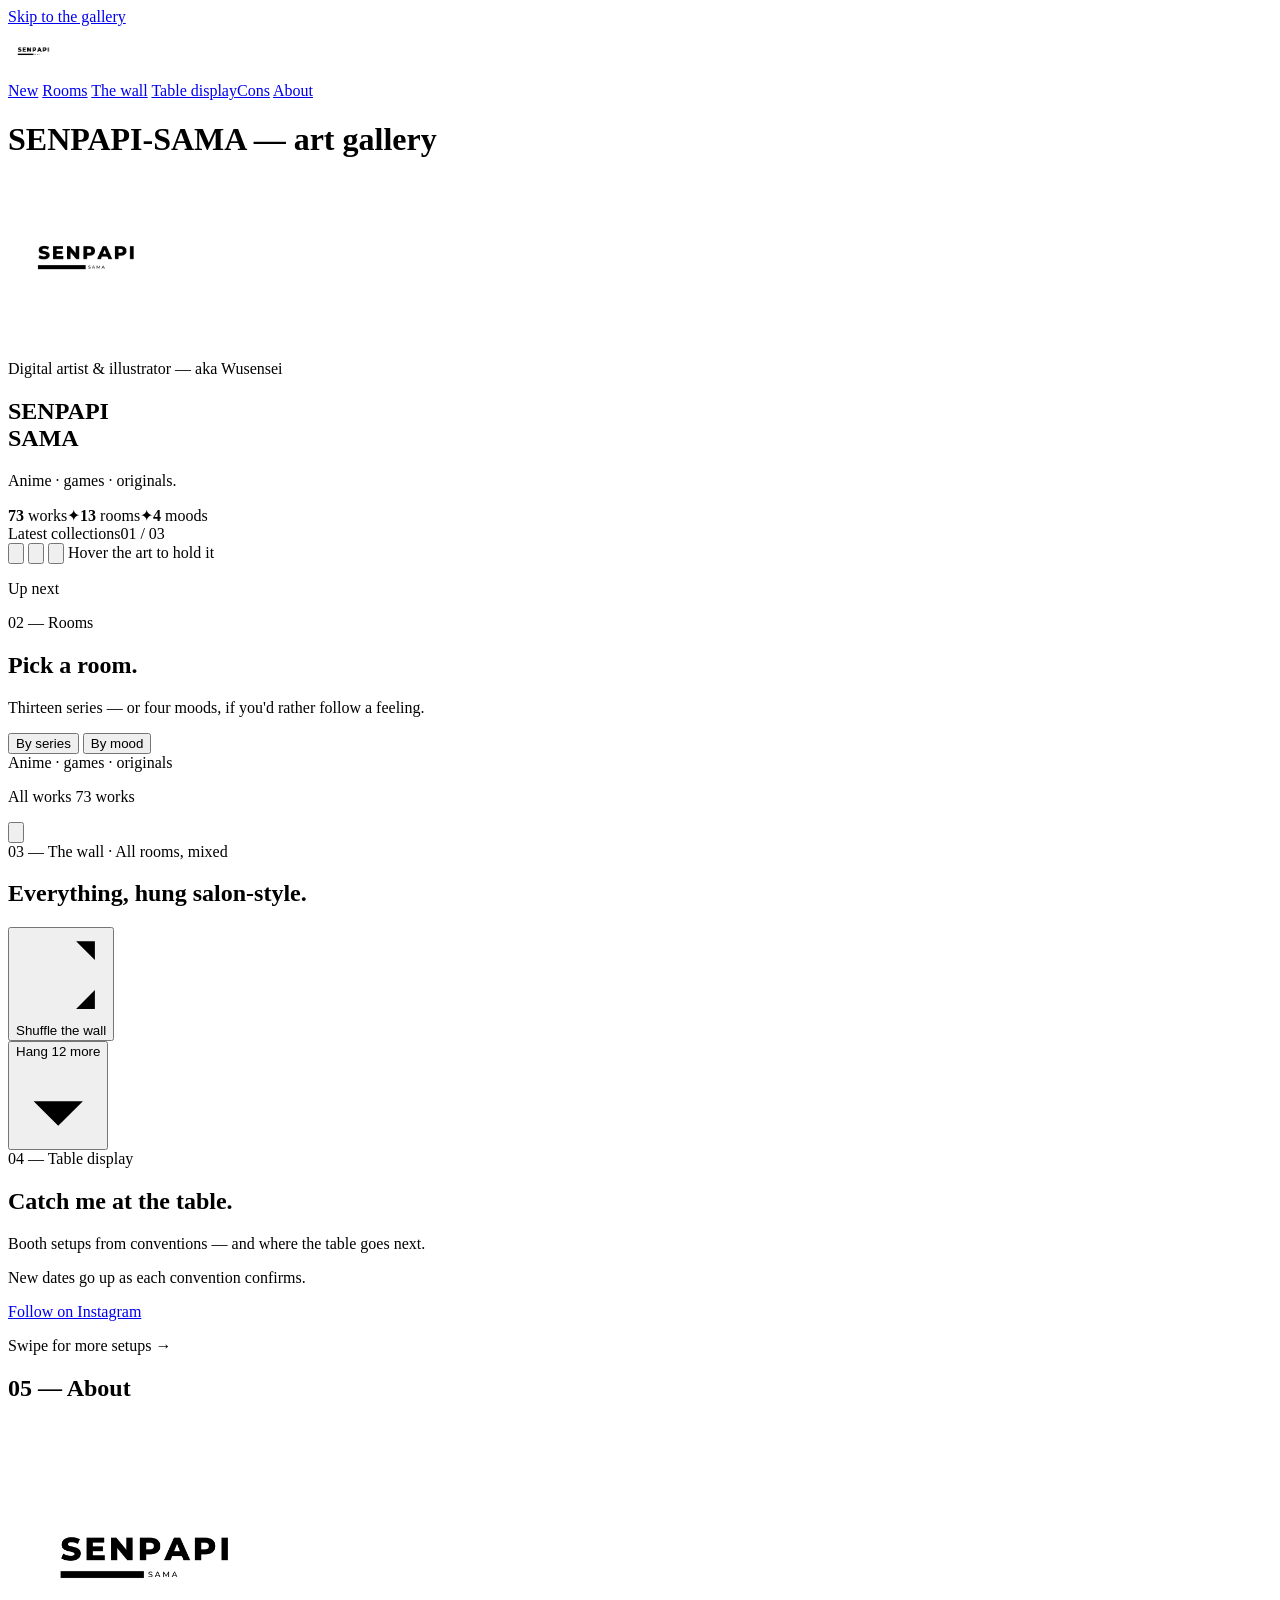
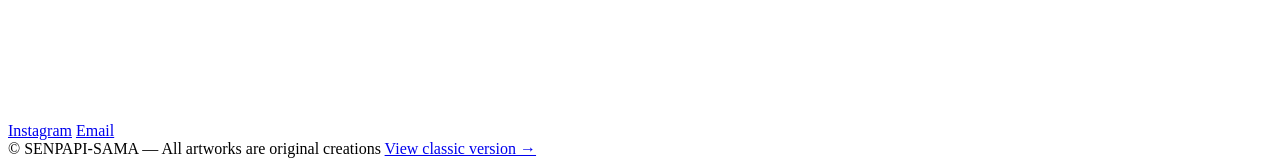
==== commit 4b9d8645: "New gallery homepage: latest collections, rooms & moods, salon wall" ====
--- a/index.html
+++ b/index.html
@@ -2,101 +2,190 @@
 <html lang="en">
 <head>
   <meta charset="UTF-8">
-  <meta name="viewport" content="width=device-width, initial-scale=1.0">
+  <meta name="viewport" content="width=device-width, initial-scale=1">
   <title>SENPAPI-SAMA — Art Gallery</title>
-  <meta name="description" content="SENPAPI-SAMA (aka WUSENSEI) — Digital Artist & Illustrator. The gallery.">
+  <meta name="description" content="SENPAPI-SAMA (aka Wusensei) — digital artist & illustrator. Anime, games and original portraits, plus where to find the table at conventions.">
+  <meta name="theme-color" content="#0B0B0D">
+  <meta property="og:title" content="SENPAPI-SAMA — Art Gallery">
+  <meta property="og:description" content="Anime, games and original portraits by Wusensei.">
+  <meta property="og:image" content="https://senpapisama.com/assets/logo.png">
+  <meta property="og:url" content="https://senpapisama.com/">
   <link rel="icon" href="/assets/logo.png" type="image/png">
   <link rel="preconnect" href="https://fonts.googleapis.com">
   <link rel="preconnect" href="https://fonts.gstatic.com" crossorigin>
-  <link href="https://fonts.googleapis.com/css2?family=Syne:wght@600;700;800&family=Inter:wght@400;500;600&display=swap" rel="stylesheet">
-  <link rel="stylesheet" href="/style.css">
+  <link href="https://fonts.googleapis.com/css2?family=Montserrat:wght@400;500;600;700;800&family=IBM+Plex+Mono:wght@400;500&display=swap" rel="stylesheet">
+  <link rel="stylesheet" href="/home.css">
 </head>
 <body>
+  <a class="skip" href="#wall">Skip to the gallery</a>
 
-  <div class="progress" id="progress"></div>
-
-  <!-- ── NAV ─────────────────────────────────────────────── -->
-  <header class="nav" id="nav">
-    <a class="nav-name" id="nav-home" href="#top">SENPAPI-SAMA<span class="nav-dot">●</span></a>
-    <nav class="nav-links">
-      <button class="nav-link active" data-section="gallery">Gallery</button>
-      <button class="nav-link" data-section="table">Table Display</button>
-      <button class="nav-link" data-section="about">About</button>
+  <header class="hdr">
+    <a class="hdr-logo" href="#top" aria-label="SENPAPI-SAMA, back to top"><img src="/assets/logo.png" alt="SENPAPI-SAMA" width="52" height="52"></a>
+    <nav class="hdr-nav" aria-label="Sections">
+      <a href="#top" class="navl desk">New</a>
+      <a href="#rooms" class="navl desk">Rooms</a>
+      <a href="#wall" class="navl desk">The wall</a>
+      <a href="#table" class="navl"><span class="desk">Table display</span><span class="mob">Cons</span></a>
+      <a href="#about" class="navl">About</a>
     </nav>
   </header>
 
-  <!-- ── HERO ────────────────────────────────────────────── -->
-  <section class="hero" id="top">
-    <p class="hero-eyebrow">Digital Artist &amp; Illustrator — aka Wusensei</p>
-    <h1 class="hero-name">SENPAPI<span class="accent">—</span>SAMA</h1>
-    <div class="hero-meta">
-      <span><b id="meta-works">0</b> works</span>
-      <span class="meta-sep">✦</span>
-      <span><b id="meta-series">0</b> series</span>
-      <span class="meta-sep">✦</span>
-      <span>anime · games · originals</span>
+  <main>
+    <h1 class="sr-only m-h1">SENPAPI-SAMA — art gallery</h1>
+
+    <!-- ── LATEST COLLECTIONS (desktop) ─────────────────────── -->
+    <section id="top" class="hero" aria-label="Latest collections">
+      <div class="hero-grid">
+        <div class="hero-id">
+          <img class="hero-logo" src="/assets/logo.png" alt="SENPAPI-SAMA logo" width="160" height="160">
+          <p class="mono accent">Digital artist &amp; illustrator — aka Wusensei</p>
+          <h1 class="hero-name">SENPAPI<br>SAMA</h1>
+          <p class="hero-tag">Anime · games · originals.</p>
+          <div class="mono hero-stats"><span><b id="stat-works">73</b> works</span><span class="accent">✦</span><span><b id="stat-rooms">13</b> rooms</span><span class="accent">✦</span><span><b id="stat-moods">4</b> moods</span></div>
+          <div class="hc">
+            <div class="hc-top"><span class="mono">Latest collections</span><span class="mono hc-pos" id="hc-pos">01 / 03</span></div>
+            <div class="segs" id="segs"></div>
+            <div class="hc-btns">
+              <button type="button" class="ibtn" id="hc-prev" aria-label="Previous collection"><svg class="ic" viewBox="0 0 24 24" aria-hidden="true"><path d="M15 18l-6-6 6-6"/></svg></button>
+              <button type="button" class="ibtn" id="hc-play" aria-label="Pause slideshow"><svg class="ic ic-pause" viewBox="0 0 24 24" aria-hidden="true"><path d="M9 5v14M15 5v14"/></svg><svg class="ic ic-play" viewBox="0 0 24 24" aria-hidden="true"><path d="M8 5l11 7-11 7z"/></svg></button>
+              <button type="button" class="ibtn" id="hc-next" aria-label="Next collection"><svg class="ic" viewBox="0 0 24 24" aria-hidden="true"><path d="M9 18l6-6-6-6"/></svg></button>
+              <span class="mono hc-hint">Hover the art to hold it</span>
+            </div>
+          </div>
+        </div>
+        <div class="stage" id="stage">
+          <div class="glow" id="glow" aria-hidden="true"></div>
+          <div class="stage-row">
+            <div class="hangbox" id="hangbox"></div>
+            <div class="side">
+              <div class="upnext"><p class="mono">Up next</p><div class="peeks" id="peeks"></div></div>
+              <div class="placard" id="placard"></div>
+            </div>
+          </div>
+        </div>
+      </div>
+    </section>
+
+    <div class="marquee" aria-hidden="true"><div class="marq" id="marq"></div></div>
+
+    <!-- ── ROOMS (desktop) ──────────────────────────────────── -->
+    <section id="rooms" class="sec rooms" aria-labelledby="rooms-h">
+      <div class="wrap">
+        <div class="sec-head">
+          <div class="sec-title">
+            <span class="mono">02 — Rooms</span>
+            <h2 id="rooms-h" class="disp h2">Pick a room.</h2>
+            <p class="sub">Thirteen series — or four moods, if you'd rather follow a feeling.</p>
+          </div>
+          <div class="toggle" role="group" aria-label="Browse rooms by">
+            <button type="button" class="segbtn on" id="by-series" aria-pressed="true">By series</button>
+            <button type="button" class="segbtn" id="by-mood" aria-pressed="false">By mood</button>
+          </div>
+        </div>
+        <div class="room-tiles" id="room-tiles"></div>
+        <div class="mood-tiles" id="mood-tiles" hidden></div>
+      </div>
+    </section>
+
+    <!-- ── THE WALL ─────────────────────────────────────────── -->
+    <section id="wall" class="sec wall" aria-labelledby="wall-h">
+      <div class="m-intro">
+        <div class="m-intro-txt">
+          <span class="mono accent">Anime · games · originals</span>
+          <p class="disp m-title"><span id="m-title">All works</span> <span class="mono" id="m-count">73 works</span></p>
+        </div>
+        <button type="button" class="ibtn" id="m-shuffle" aria-label="Shuffle the wall"><svg class="ic" viewBox="0 0 24 24" aria-hidden="true"><path d="M16 3h5v5M4 20L21 3M21 16v5h-5M15 15l6 6M4 4l5 5"/></svg></button>
+      </div>
+      <nav class="chips" aria-label="Filter the wall"><div class="strip" id="chips"></div></nav>
+
+      <div class="wrap">
+        <div class="sec-head wall-head">
+          <div class="sec-title">
+            <span class="mono">03 — The wall · <span id="wall-kicker">All rooms, mixed</span></span>
+            <h2 id="wall-h" class="disp h2">Everything, hung salon-style.</h2>
+            <span class="mono ink" id="wall-count"></span>
+          </div>
+          <div class="btns">
+            <button type="button" class="btn ghost" id="show-all" hidden>Show everything</button>
+            <button type="button" class="btn solid" id="shuffle"><svg class="ic" viewBox="0 0 24 24" aria-hidden="true"><path d="M16 3h5v5M4 20L21 3M21 16v5h-5M15 15l6 6M4 4l5 5"/></svg>Shuffle the wall</button>
+          </div>
+        </div>
+        <div class="wallgrid" id="wallgrid"></div>
+        <div class="more" id="more-wrap"><button type="button" class="btn ghost" id="more"><span id="more-label">Hang 12 more</span><svg class="ic" viewBox="0 0 24 24" aria-hidden="true"><path d="M12 5v14M5 12l7 7 7-7"/></svg></button></div>
+      </div>
+    </section>
+
+    <!-- ── TABLE DISPLAY ────────────────────────────────────── -->
+    <section id="table" class="sec table" aria-labelledby="table-h">
+      <div class="wrap">
+        <div class="table-head">
+          <div class="sec-title">
+            <span class="mono">04 — Table display</span>
+            <h2 id="table-h" class="disp h2">Catch me at the table.</h2>
+            <p class="sub desk">Booth setups from conventions — and where the table goes next.</p>
+          </div>
+          <div class="cons-wrap">
+            <ul class="cons" id="cons"></ul>
+            <p class="mono small">New dates go up as each convention confirms.</p>
+            <a href="https://www.instagram.com/senpapi.sama/" class="btn ghost" id="ig-follow">Follow on Instagram</a>
+          </div>
+        </div>
+        <div class="booth" id="booth" role="group" aria-label="Booth photos"></div>
+        <p class="mono small mob">Swipe for more setups →</p>
+      </div>
+    </section>
+
+    <!-- ── ABOUT ────────────────────────────────────────────── -->
+    <section id="about" class="sec about" aria-labelledby="about-h">
+      <div class="wrap about-grid">
+        <div class="about-id">
+          <h2 id="about-h" class="mono">05 — About</h2>
+          <img class="about-logo" src="/assets/logo.png" alt="SENPAPI-SAMA logo" width="280" height="280" loading="lazy">
+        </div>
+        <div class="about-body">
+          <p class="bio" id="bio"></p>
+          <div class="btns">
+            <a href="https://www.instagram.com/senpapi.sama/" class="btn solid" id="ig">Instagram</a>
+            <a href="mailto:senpapi-sama@hotmail.com" class="btn ghost" id="mail">Email</a>
+          </div>
+        </div>
+      </div>
+    </section>
+  </main>
+
+  <footer class="ftr">
+    <span class="mono small">© SENPAPI-SAMA — All artworks are original creations</span>
+    <a href="/classic" class="navl small">View classic version →</a>
+  </footer>
+
+  <!-- ── ARTWORK VIEWER ───────────────────────────────────── -->
+  <div class="lb" id="lb" role="dialog" aria-modal="true" aria-label="Artwork viewer" hidden>
+    <div class="lb-in">
+      <div class="lb-top">
+        <span class="mono" id="lb-pos"></span>
+        <button type="button" class="ibtn" id="lb-close" aria-label="Close viewer"><svg class="ic" viewBox="0 0 24 24" aria-hidden="true"><path d="M6 6l12 12M18 6L6 18"/></svg></button>
+      </div>
+      <div class="lb-grid">
+        <div class="lb-art"><span class="lb-glow" id="lb-glow" aria-hidden="true"></span><img id="lb-img" src="" alt=""></div>
+        <div class="lb-info">
+          <span class="mono accent" id="lb-fr"></span>
+          <h2 class="disp lb-title" id="lb-title"></h2>
+          <dl class="lb-dl"><dt class="mono">Room</dt><dd id="lb-room"></dd></dl>
+          <div class="lb-nav">
+            <button type="button" class="ibtn" id="lb-prev" aria-label="Previous artwork"><svg class="ic" viewBox="0 0 24 24" aria-hidden="true"><path d="M15 18l-6-6 6-6"/></svg></button>
+            <button type="button" class="ibtn" id="lb-next" aria-label="Next artwork"><svg class="ic" viewBox="0 0 24 24" aria-hidden="true"><path d="M9 18l6-6-6-6"/></svg></button>
+          </div>
+          <div class="lb-rel">
+            <span class="mono" id="lb-rel-label"></span>
+            <div class="lb-rel-grid" id="lb-rel"></div>
+          </div>
+        </div>
+      </div>
     </div>
-  </section>
-
-  <!-- ── MARQUEE ─────────────────────────────────────────── -->
-  <div class="marquee" aria-hidden="true">
-    <div class="marquee-track" id="marquee-track"></div>
   </div>
 
-  <!-- ── FILTERS ─────────────────────────────────────────── -->
-  <div class="filters-wrap" id="filters-wrap">
-    <div class="filters" id="filters"></div>
-  </div>
-
-  <!-- ── GALLERY (masonry, uncropped) ────────────────────── -->
-  <main class="gallery" id="gallery-section">
-    <div class="masonry" id="masonry"></div>
-  </main>
-
-  <!-- ── TABLE DISPLAY ───────────────────────────────────── -->
-  <section class="booth" id="booth-section" hidden>
-    <div class="section-head">
-      <h2>Table Display</h2>
-      <p>Booth setups from conventions</p>
-    </div>
-    <div class="booth-grid" id="booth-grid"></div>
-  </section>
-
-  <!-- ── ABOUT (slide-over panel) ────────────────────────── -->
-  <div class="about" id="about-panel" aria-hidden="true">
-    <div class="about-backdrop" id="about-backdrop"></div>
-    <aside class="about-card">
-      <button class="about-close" id="about-close" aria-label="Close">✕</button>
-      <img class="about-logo" src="/assets/logo.png" alt="SENPAPI-SAMA logo">
-      <h2 class="about-name"></h2>
-      <p class="about-tagline"></p>
-      <p class="about-bio"></p>
-      <div class="about-links" id="about-links"></div>
-    </aside>
-  </div>
-
-  <!-- ── LIGHTBOX ────────────────────────────────────────── -->
-  <div class="lightbox" id="lightbox" aria-hidden="true">
-    <button class="lb-close" id="lb-close" aria-label="Close">✕</button>
-    <button class="lb-arrow lb-prev" id="lb-prev" aria-label="Previous">←</button>
-    <button class="lb-arrow lb-next" id="lb-next" aria-label="Next">→</button>
-    <figure class="lb-stage">
-      <img id="lb-image" src="" alt="">
-      <figcaption class="lb-caption">
-        <span class="lb-series"></span>
-        <h3 class="lb-title"></h3>
-        <span class="lb-count"></span>
-      </figcaption>
-    </figure>
-  </div>
-
-  <!-- ── FOOTER ──────────────────────────────────────────── -->
-  <footer class="footer">
-    <p>© SENPAPI-SAMA — all artworks are original creations</p>
-    <a class="footer-alt" href="/classic">view classic version →</a>
-  </footer>
-
   <script src="/data/artworks.js"></script>
-  <script src="/main.js"></script>
+  <script src="/data/gallery-meta.js"></script>
+  <script src="/home.js"></script>
 </body>
 </html>
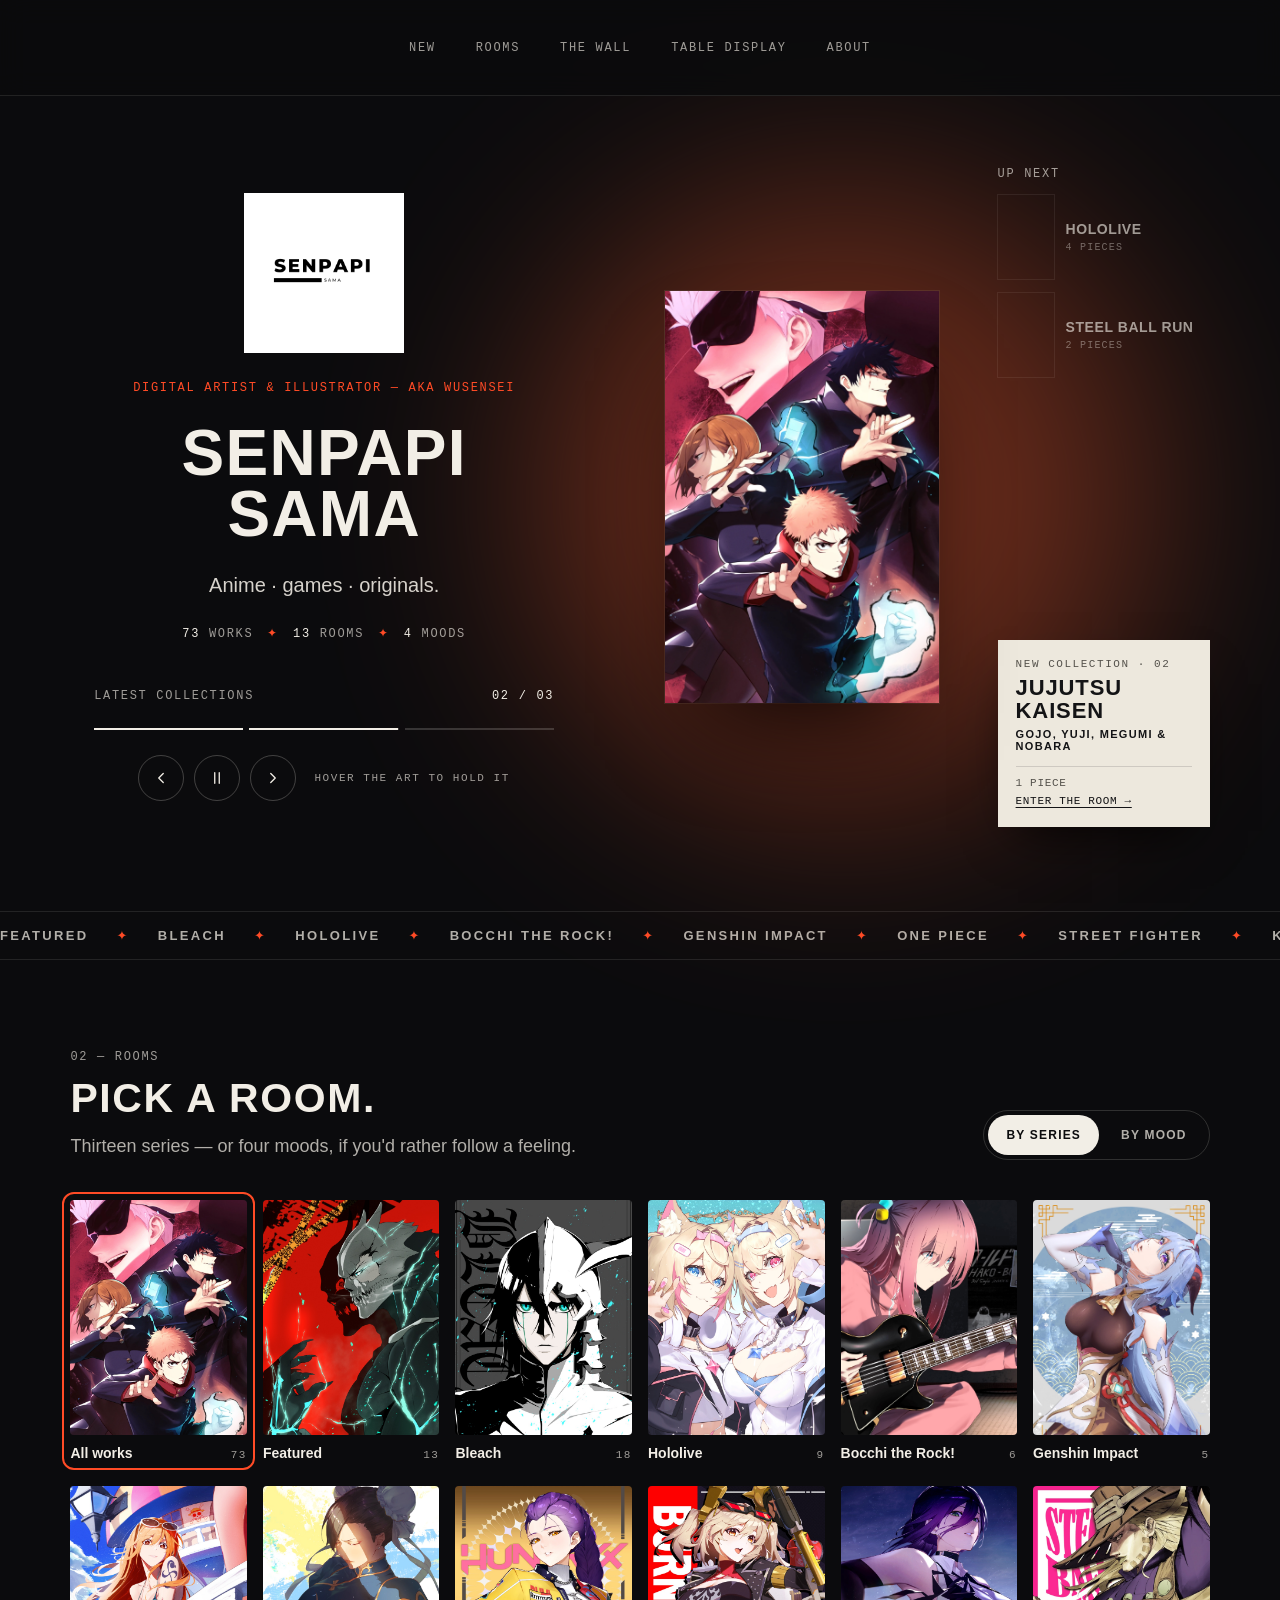
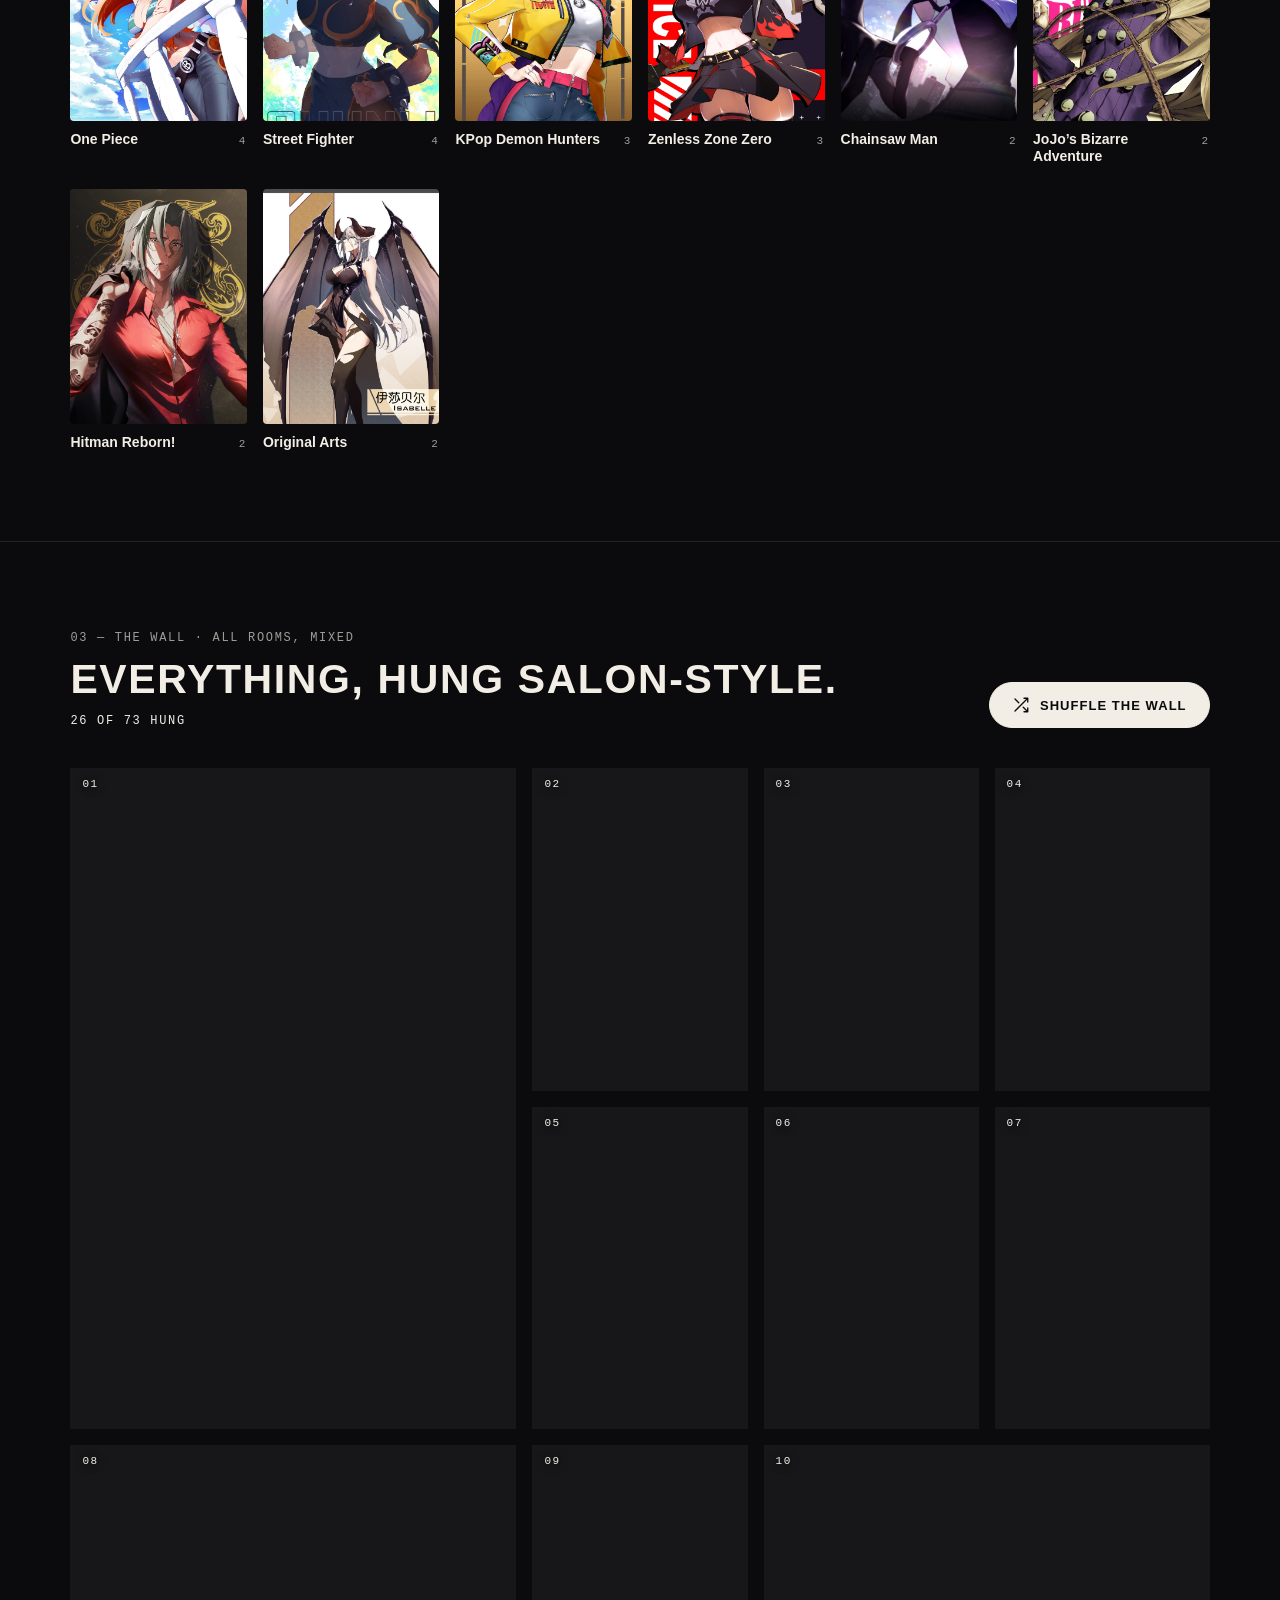
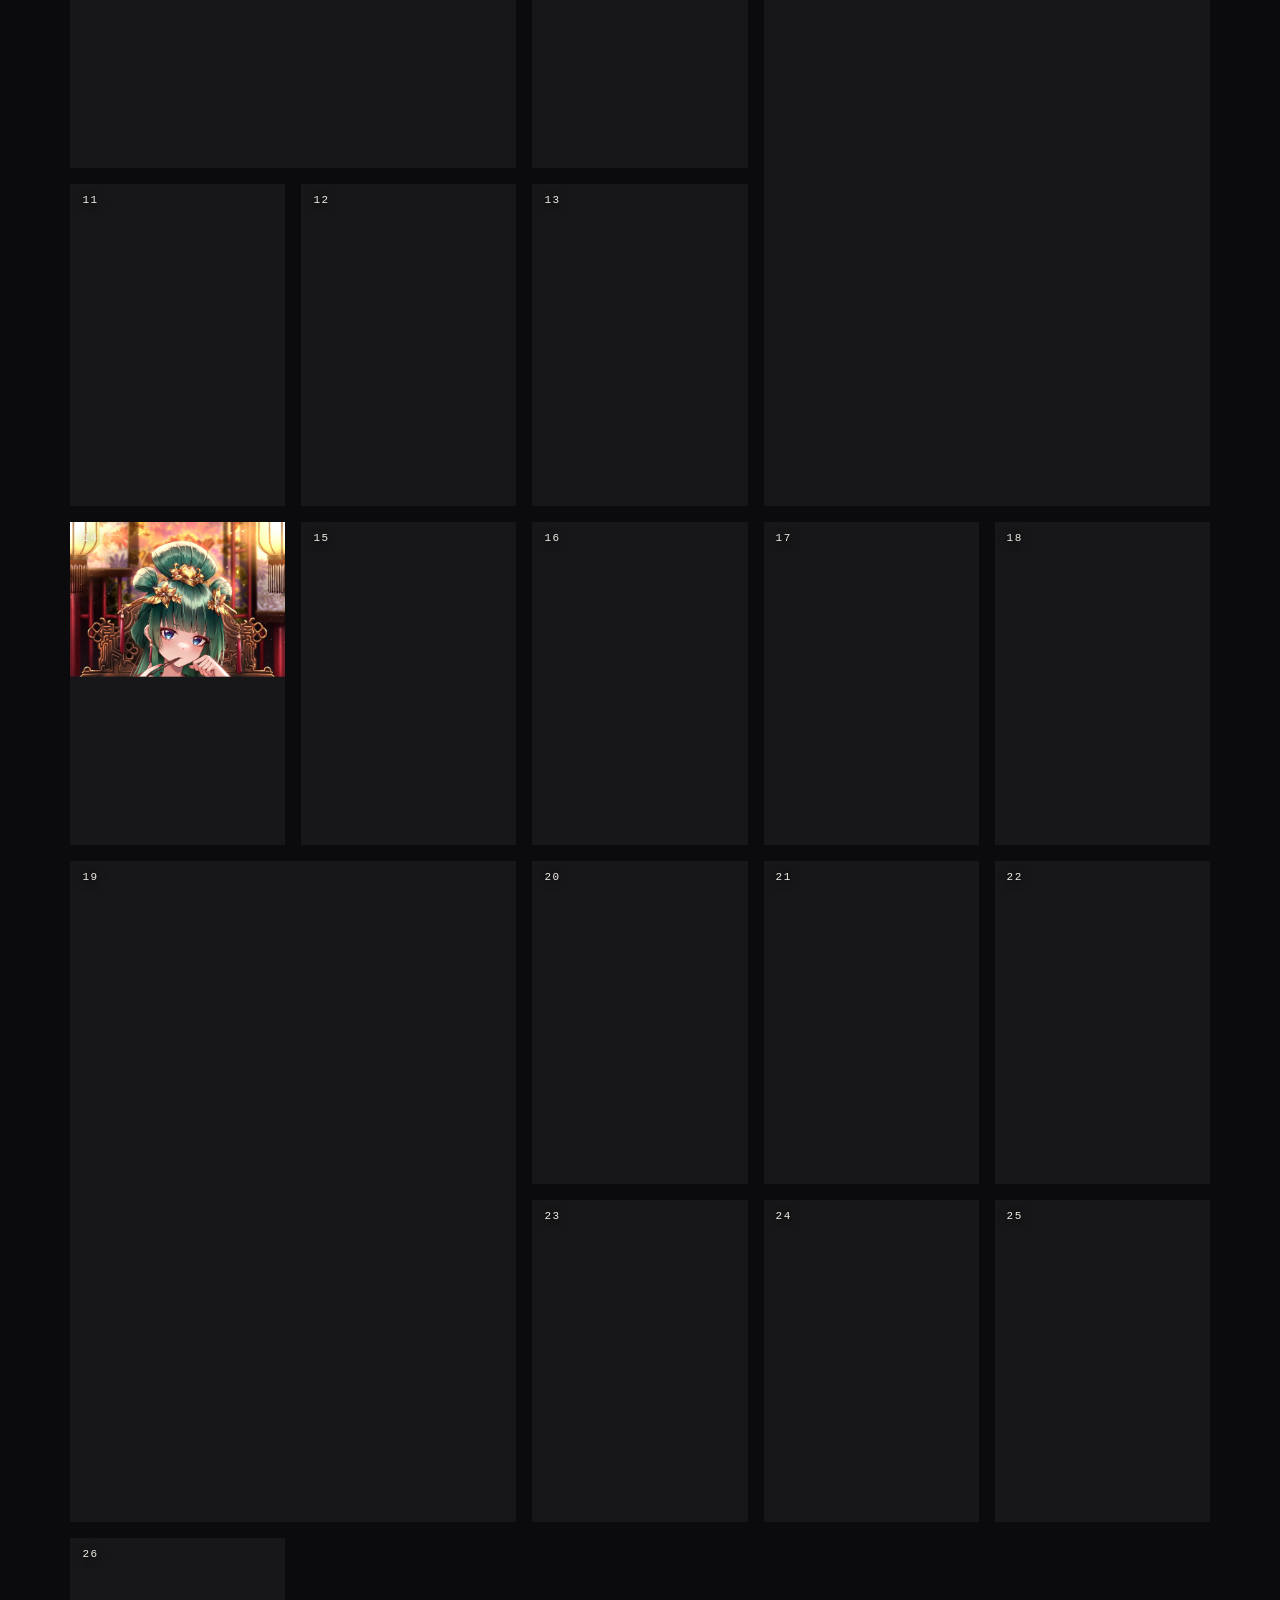
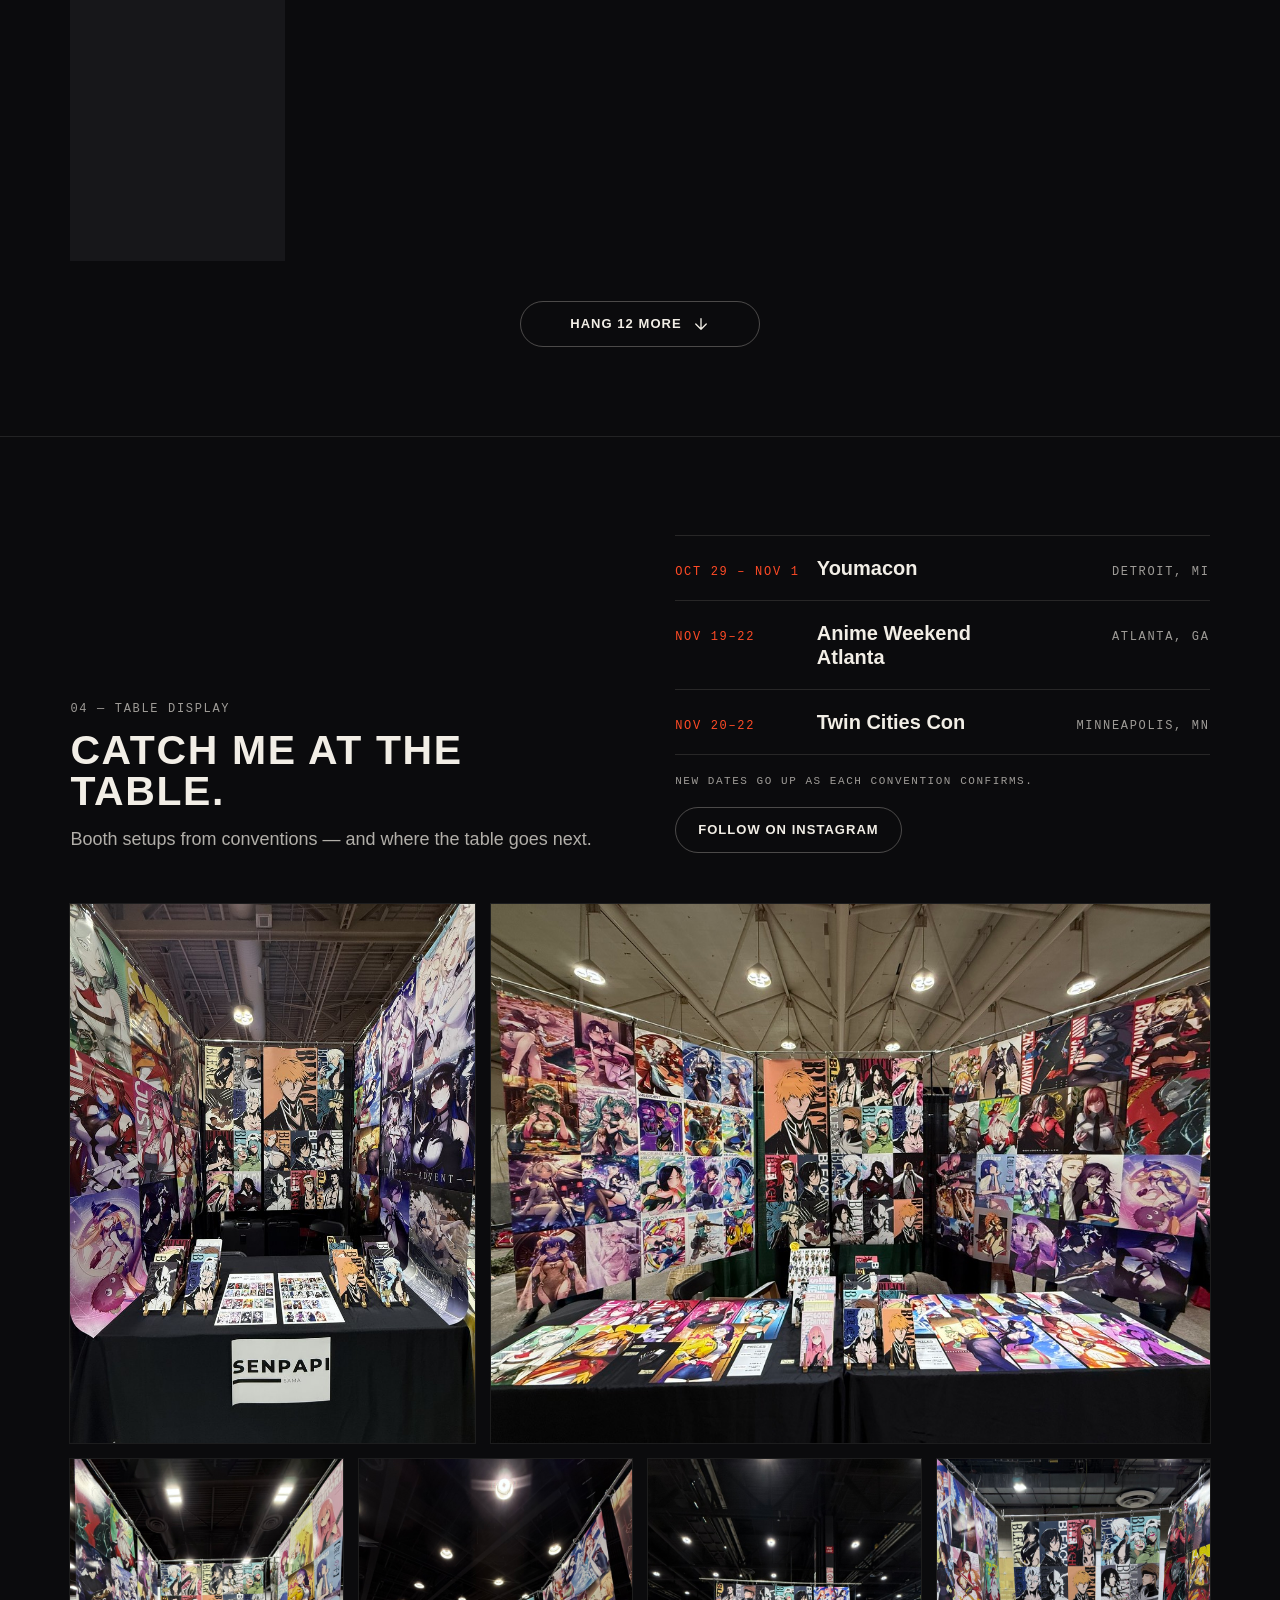
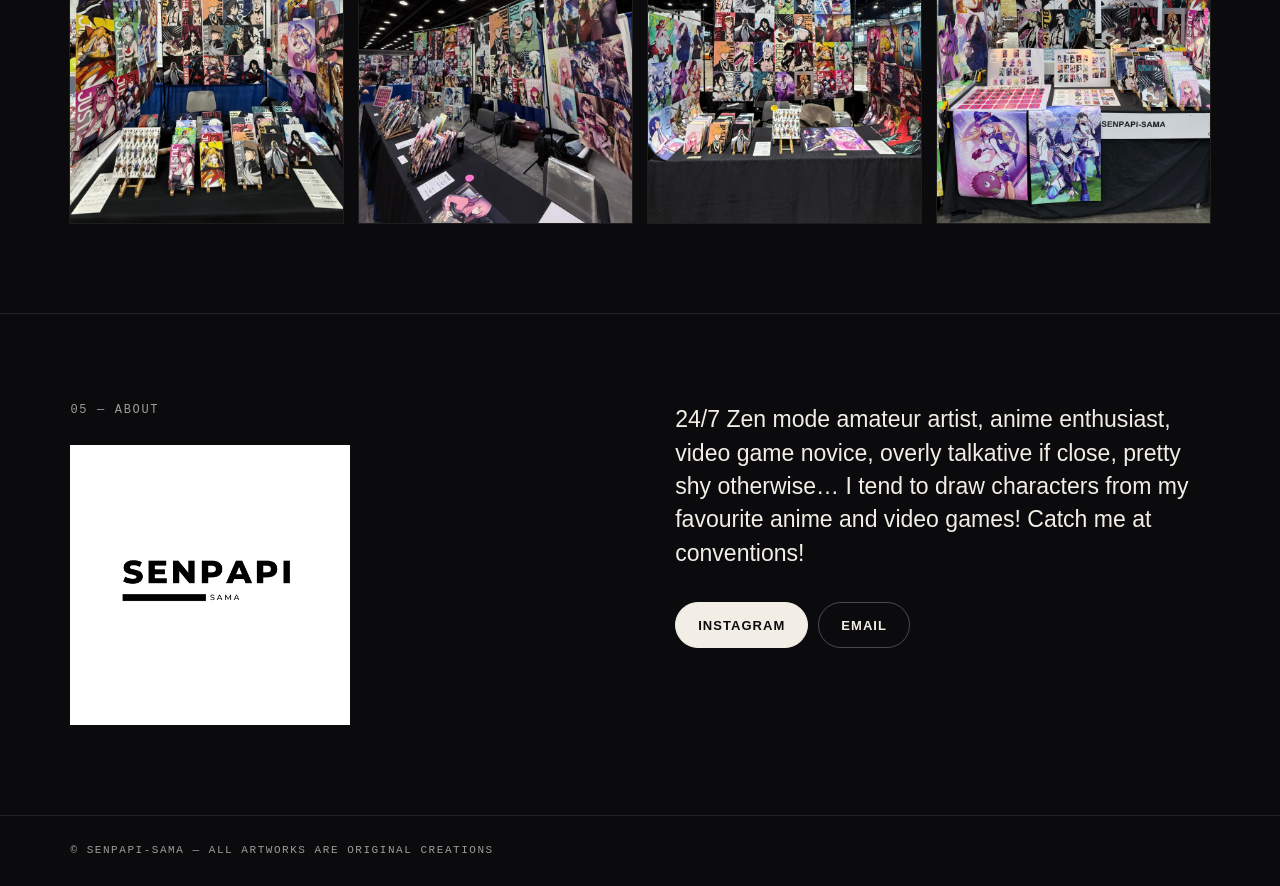
==== commit 38c68628: "Remove the classic-version link from the homepage footer" ====
--- a/index.html
+++ b/index.html
@@ -155,7 +155,6 @@
 
   <footer class="ftr">
     <span class="mono small">© SENPAPI-SAMA — All artworks are original creations</span>
-    <a href="/classic" class="navl small">View classic version →</a>
   </footer>
 
   <!-- ── ARTWORK VIEWER ───────────────────────────────────── -->
--- a/home.css
+++ b/home.css
@@ -0,0 +1,302 @@
+/* SENPAPI-SAMA gallery homepage — 2026 redesign */
+:root {
+  --bg: #0B0B0D;
+  --panel: #121215;
+  --cell: #17171A;
+  --ink: #F2EEE6;
+  --muted: rgba(242, 238, 230, 0.64);
+  --soft: rgba(242, 238, 230, 0.72);
+  --line: rgba(242, 238, 230, 0.10);
+  --line-2: rgba(242, 238, 230, 0.16);
+  --accent: #FF4B26;
+  --paper: #EDE8DD;
+  --paper-ink: #141416;
+  --paper-muted: #55524C;
+  --sans: 'Montserrat', 'Helvetica Neue', Arial, system-ui, sans-serif;
+  --mono: 'IBM Plex Mono', ui-monospace, Menlo, Consolas, monospace;
+  --pad-x: clamp(20px, 5.5vw, 80px);
+  --pad-y: clamp(56px, 7vw, 104px);
+  --hdr: 96px;
+}
+
+*, *::before, *::after { box-sizing: border-box; }
+html { scroll-behavior: smooth; scroll-padding-top: var(--hdr); }
+body { margin: 0; background: var(--bg); color: var(--ink); font-family: var(--sans); -webkit-font-smoothing: antialiased; overflow-x: hidden; }
+body.locked { overflow: hidden; }
+img { display: block; max-width: 100%; }
+button { font: inherit; color: inherit; cursor: pointer; }
+a { color: var(--ink); }
+a:hover { color: var(--accent); }
+:focus-visible { outline: 2px solid var(--accent); outline-offset: 3px; }
+[hidden] { display: none !important; }
+
+.sr-only { position: absolute; width: 1px; height: 1px; padding: 0; margin: -1px; overflow: hidden; clip: rect(0 0 0 0); white-space: nowrap; border: 0; }
+.skip { position: absolute; left: -9999px; top: 12px; z-index: 200; background: var(--ink); color: var(--bg); padding: 10px 16px; border-radius: 999px; font-weight: 700; text-decoration: none; }
+.skip:focus { left: 16px; }
+
+.mono { font-family: var(--mono); font-size: 12px; font-weight: 500; letter-spacing: .14em; text-transform: uppercase; color: var(--muted); }
+.mono.small, .small { font-size: 11px; }
+.mono.ink { color: var(--ink); }
+.accent { color: var(--accent); }
+.disp { font-family: var(--sans); font-weight: 800; text-transform: uppercase; letter-spacing: .04em; }
+.h2 { margin: 0; font-size: clamp(32px, 3.2vw, 52px); line-height: 1; }
+.sub { margin: 0; font-size: 18px; line-height: 1.5; font-weight: 500; color: var(--soft); }
+.ic { width: 18px; height: 18px; fill: none; stroke: currentColor; stroke-width: 1.75; stroke-linecap: round; stroke-linejoin: round; flex: none; }
+.mob { display: none; }
+
+.btn { display: inline-flex; align-items: center; justify-content: center; gap: 10px; min-height: 46px; padding: 0 22px; border-radius: 999px; font-family: var(--sans); font-weight: 700; font-size: 13px; letter-spacing: .08em; text-transform: uppercase; text-decoration: none; transition: background-color .25s, color .25s, border-color .25s; }
+.btn.solid { background: var(--ink); color: var(--bg); border: 1px solid var(--ink); }
+.btn.solid:hover { background: var(--accent); border-color: var(--accent); color: var(--bg); }
+.btn.ghost { background: transparent; color: var(--ink); border: 1px solid rgba(242, 238, 230, .28); }
+.btn.ghost:hover { border-color: var(--ink); color: var(--ink); }
+.btns { display: flex; flex-wrap: wrap; gap: 10px; }
+.ibtn { width: 46px; height: 46px; display: inline-flex; align-items: center; justify-content: center; border-radius: 50%; background: transparent; border: 1px solid rgba(242, 238, 230, .24); color: var(--ink); padding: 0; flex: none; transition: border-color .25s, background-color .25s; }
+.ibtn:hover { border-color: var(--ink); background: rgba(242, 238, 230, .06); }
+.segbtn { min-height: 40px; padding: 0 18px; border-radius: 999px; border: 0; background: transparent; color: var(--soft); font-family: var(--sans); font-weight: 700; font-size: 12px; letter-spacing: .1em; text-transform: uppercase; transition: background-color .25s, color .25s; }
+.segbtn.on { background: var(--ink); color: var(--bg); }
+
+/* ── header ─────────────────────────────────────────────── */
+.hdr { position: sticky; top: 0; z-index: 40; display: flex; align-items: center; justify-content: center; gap: 24px; height: var(--hdr); padding: 0 var(--pad-x); background: rgba(11, 11, 13, .84); -webkit-backdrop-filter: blur(14px); backdrop-filter: blur(14px); border-bottom: 1px solid var(--line); }
+.hdr-logo { display: none; }
+.hdr-nav { display: flex; align-items: center; justify-content: center; gap: 40px; }
+.navl { font-family: var(--mono); font-size: 12px; letter-spacing: .14em; text-transform: uppercase; color: var(--muted); text-decoration: none; display: inline-flex; align-items: center; min-height: 44px; }
+.navl:hover { color: var(--ink); }
+.m-h1 { display: none; }
+
+/* ── hero: latest collections ───────────────────────────── */
+.hero { position: relative; padding: clamp(28px, 4vw, 56px) var(--pad-x) clamp(40px, 5vw, 72px); }
+.hero-grid { display: grid; grid-template-columns: minmax(0, 1fr) minmax(0, 1.15fr); gap: 48px; align-items: center; max-width: 1440px; margin: 0 auto; }
+.hero-id { position: relative; z-index: 1; display: flex; flex-direction: column; align-items: center; text-align: center; gap: 28px; }
+.hero-logo { width: 160px; height: 160px; object-fit: contain; }
+.hero-id > .mono { margin: 0; }
+.hero-name { margin: 0; font-weight: 800; font-size: clamp(44px, 5vw, 76px); line-height: .95; letter-spacing: .02em; text-align: center; }
+.hero-tag { margin: 0; font-size: 20px; line-height: 1.3; font-weight: 500; color: rgba(242, 238, 230, .88); }
+.hero-stats { display: flex; flex-wrap: wrap; align-items: center; justify-content: center; gap: 14px; }
+.hero-stats b { color: var(--ink); font-weight: 500; }
+.hc { display: flex; flex-direction: column; gap: 14px; width: 100%; max-width: 460px; margin-top: 20px; }
+.hc-top { display: flex; justify-content: space-between; align-items: baseline; gap: 16px; }
+.hc-pos { color: var(--ink); }
+.segs { display: flex; gap: 6px; }
+.seg { flex: 1; height: 24px; padding: 0; background: none; border: 0; display: flex; align-items: center; }
+.seg-track { display: block; position: relative; width: 100%; height: 2px; background: rgba(242, 238, 230, .18); overflow: hidden; }
+.seg-fill { position: absolute; inset: 0; background: var(--ink); transform-origin: left center; transform: scaleX(0); }
+.seg.done .seg-fill { transform: scaleX(1); }
+.seg.on .seg-fill { animation: segfill var(--dur, 6s) linear forwards; }
+.hero.paused .seg.on .seg-fill { animation-play-state: paused; }
+@keyframes segfill { from { transform: scaleX(0); } to { transform: scaleX(1); } }
+.hc-btns { display: flex; align-items: center; justify-content: center; gap: 10px; }
+.hc-hint { margin-left: 8px; font-size: 11px; }
+#hc-play .ic-play { display: none; }
+#hc-play.stopped .ic-play { display: block; }
+#hc-play.stopped .ic-pause { display: none; }
+
+.stage { position: relative; min-height: 700px; display: flex; align-items: center; justify-content: center; }
+.glow { position: absolute; left: 50%; top: 50%; width: 620px; height: 620px; max-width: 110%; transform: translate(-62%, -50%); border-radius: 50%; filter: blur(110px); opacity: .42; background-color: #444; transition: background-color 1.2s ease; pointer-events: none; }
+.stage-row { position: relative; display: flex; align-items: stretch; justify-content: center; gap: 20px; width: 100%; }
+.hangbox { position: relative; flex: 0 1 520px; min-width: 260px; height: 700px; }
+.cslide { position: absolute; inset: 0; display: flex; align-items: center; justify-content: center; opacity: 0; transform: translateY(16px); pointer-events: none; transition: opacity .9s ease, transform 1.4s cubic-bezier(.2, .7, .2, 1); }
+.cslide.on { opacity: 1; transform: none; pointer-events: auto; }
+.hang { display: grid; gap: 20px; align-items: start; }
+.hang.n1 { grid-template-columns: minmax(0, 1fr); width: 78%; }
+.hang.n2 { grid-template-columns: repeat(2, minmax(0, 1fr)); width: 100%; }
+.hang.n4 { grid-template-columns: repeat(2, minmax(0, 1fr)); width: 80%; }
+.hframe { position: relative; display: block; width: 100%; aspect-ratio: 2 / 3; padding: 0; border: 0; background: var(--cell); overflow: hidden; cursor: zoom-in; box-shadow: 0 50px 100px -40px rgba(0, 0, 0, .92), 0 0 0 1px rgba(242, 238, 230, .08); }
+.hframe.off { margin-top: 56px; }
+.hframe img { position: absolute; inset: 0; width: 100%; height: 100%; object-fit: cover; transition: transform .7s cubic-bezier(.2, .7, .2, 1); }
+.hframe:hover img { transform: scale(1.04); }
+.side { flex: none; width: 212px; display: flex; flex-direction: column; justify-content: space-between; gap: 28px; padding: 20px 0; }
+.upnext { display: flex; flex-direction: column; gap: 14px; }
+.upnext > .mono { margin: 0; }
+.peeks { display: flex; flex-direction: column; gap: 14px; }
+.peek { display: flex; align-items: center; gap: 12px; padding: 0; background: none; border: 0; text-align: left; opacity: .62; transition: opacity .3s; }
+.peek:hover { opacity: 1; }
+.peek img { width: 56px; height: 84px; object-fit: cover; box-shadow: 0 0 0 1px rgba(242, 238, 230, .12); }
+.peek-txt { display: flex; flex-direction: column; gap: 4px; }
+.peek-name { font-size: 14px; line-height: 1.2; }
+.peek .mono { font-size: 10px; letter-spacing: .12em; }
+.placard { display: grid; background: var(--paper); color: var(--paper-ink); padding: 18px 18px 20px; box-shadow: 0 24px 48px -20px rgba(0, 0, 0, .85); }
+.ptext { grid-area: 1 / 1; display: flex; flex-direction: column; gap: 6px; opacity: 0; transform: translateY(8px); pointer-events: none; transition: opacity .6s ease, transform .6s ease; }
+.ptext.on { opacity: 1; transform: none; pointer-events: auto; }
+.p-kicker, .p-foot { font-family: var(--mono); font-size: 11px; letter-spacing: .14em; text-transform: uppercase; color: var(--paper-muted); }
+.p-name { font-size: 22px; line-height: 1.05; }
+.p-sub { font-size: 11px; font-weight: 700; letter-spacing: .12em; text-transform: uppercase; }
+.p-foot { display: flex; flex-wrap: wrap; align-items: center; justify-content: space-between; gap: 6px 10px; margin-top: 8px; padding-top: 10px; border-top: 1px solid rgba(20, 20, 22, .14); letter-spacing: .06em; }
+.plink { color: var(--paper-ink); text-decoration: underline; text-underline-offset: 3px; font-weight: 500; }
+.plink:hover { color: #C2381B; }
+
+/* ── marquee ────────────────────────────────────────────── */
+.marquee { border-top: 1px solid var(--line); border-bottom: 1px solid var(--line); overflow: hidden; padding: 16px 0; }
+.marq { display: flex; width: max-content; animation: marq 52s linear infinite; }
+.marq span { display: flex; align-items: center; gap: 28px; padding-right: 28px; font-size: 13px; font-weight: 700; letter-spacing: .18em; text-transform: uppercase; color: var(--soft); white-space: nowrap; }
+.marq i { font-style: normal; color: var(--accent); }
+@keyframes marq { to { transform: translateX(-50%); } }
+
+/* ── sections ───────────────────────────────────────────── */
+.sec { padding: var(--pad-y) var(--pad-x); }
+.sec + .sec { border-top: 1px solid var(--line); }
+.wrap { max-width: 1280px; margin: 0 auto; display: flex; flex-direction: column; gap: 40px; }
+.sec-head { display: flex; flex-wrap: wrap; align-items: flex-end; justify-content: space-between; gap: 24px; }
+.sec-title { display: flex; flex-direction: column; gap: 14px; min-width: 0; }
+.toggle { display: flex; gap: 4px; padding: 4px; border: 1px solid var(--line-2); border-radius: 999px; }
+
+.room-tiles { display: grid; grid-template-columns: repeat(auto-fill, minmax(min(160px, 100%), 1fr)); gap: 24px 16px; }
+.tile { display: flex; flex-direction: column; gap: 10px; text-decoration: none; color: var(--ink); border-radius: 4px; }
+.tile.on { outline: 2px solid var(--accent); outline-offset: 6px; }
+.tile-cov { display: block; aspect-ratio: 3 / 4; overflow: hidden; background: var(--cell); border-radius: 4px; }
+.tile-cov img { width: 100%; height: 100%; object-fit: cover; object-position: center top; transition: transform .7s cubic-bezier(.2, .7, .2, 1); }
+.tile:hover .tile-cov img { transform: scale(1.06); }
+.tile-row { display: flex; justify-content: space-between; align-items: baseline; gap: 8px; }
+.tile-name { font-size: 14px; font-weight: 700; line-height: 1.2; }
+.tile:hover .tile-name { color: var(--ink); }
+.mood-tiles { display: grid; grid-template-columns: repeat(auto-fit, minmax(min(260px, 100%), 1fr)); gap: 16px; }
+.mtile { padding: 18px; gap: 18px; background: var(--panel); border: 1px solid rgba(242, 238, 230, .08); border-radius: 6px; }
+.mtile-thumbs { display: grid; grid-template-columns: repeat(3, minmax(0, 1fr)); gap: 6px; }
+.mtile-thumbs span { display: block; aspect-ratio: 2 / 3; overflow: hidden; }
+.mtile-thumbs img { width: 100%; height: 100%; object-fit: cover; transition: transform .7s cubic-bezier(.2, .7, .2, 1); }
+.mtile:hover .mtile-thumbs img { transform: scale(1.06); }
+.mtile-name { font-size: 28px; line-height: 1; }
+.mtile-line { font-size: 15px; line-height: 1.45; font-weight: 500; color: var(--soft); }
+.mtile-bar { display: block; height: 3px; }
+
+/* ── the wall ───────────────────────────────────────────── */
+.m-intro, .chips { display: none; }
+.wallgrid { display: grid; gap: 16px; grid-auto-flow: dense; grid-template-columns: repeat(auto-fill, minmax(190px, 1fr)); }
+.cellw { position: relative; min-width: 0; aspect-ratio: 2 / 3; }
+.cellw.big { grid-column: span 2; grid-row: span 2; aspect-ratio: auto; }
+.cellw.land { grid-column: span 2; aspect-ratio: auto; }
+.cglow { position: absolute; left: 14%; right: 14%; bottom: -8px; height: 45%; filter: blur(30px); opacity: 0; transition: opacity .45s; pointer-events: none; }
+.cellw:hover .cglow { opacity: .55; }
+.cell { position: relative; display: block; width: 100%; height: 100%; padding: 0; border: 0; background: var(--cell); overflow: hidden; cursor: zoom-in; }
+.cell img { position: absolute; inset: 0; width: 100%; height: 100%; object-fit: cover; object-position: center top; transition: transform .7s cubic-bezier(.2, .7, .2, 1); }
+.cellw:hover .cell img, .cell:focus-visible img { transform: scale(1.04); }
+.cell-no { position: absolute; top: 10px; left: 12px; font-size: 11px; color: var(--ink); text-shadow: 0 1px 10px rgba(0, 0, 0, .95); }
+.lab { position: absolute; left: 0; right: 0; bottom: 0; display: flex; flex-direction: column; gap: 4px; padding: 14px 14px 16px; background: var(--paper); color: var(--paper-ink); text-align: left; transform: translateY(101%); transition: transform .4s cubic-bezier(.2, .7, .2, 1); }
+.cellw:hover .lab, .cell:focus-visible .lab { transform: none; }
+.lab-title { font-size: 14px; line-height: 1.2; }
+.lab-fr { font-size: 10px; font-weight: 700; letter-spacing: .12em; text-transform: uppercase; color: var(--paper-muted); }
+.more { display: flex; justify-content: center; }
+.more .btn { min-width: 240px; }
+
+/* ── table display ──────────────────────────────────────── */
+.table .wrap { gap: clamp(40px, 4vw, 56px); }
+.table-head { display: grid; grid-template-columns: repeat(auto-fit, minmax(min(380px, 100%), 1fr)); gap: clamp(32px, 5.5vw, 80px); align-items: end; }
+.cons-wrap { display: flex; flex-direction: column; gap: 20px; align-items: flex-start; }
+.cons-wrap > .mono { margin: 0; }
+.cons { list-style: none; margin: 8px 0 0; padding: 0; width: 100%; border-top: 1px solid rgba(242, 238, 230, .12); }
+.cons li { display: grid; grid-template-columns: minmax(120px, .8fr) minmax(0, 1.4fr) minmax(0, 1fr); gap: 16px; align-items: baseline; padding: 20px 0; border-bottom: 1px solid rgba(242, 238, 230, .12); }
+.con-name { font-size: 20px; font-weight: 700; line-height: 1.2; }
+.con-city { text-align: right; }
+.booth { display: flex; flex-direction: column; gap: 16px; }
+.booth-row { display: flex; align-items: flex-start; gap: 16px; }
+.booth-row img { min-width: 0; height: auto; object-fit: cover; box-shadow: 0 0 0 1px rgba(242, 238, 230, .08); }
+
+/* ── about ──────────────────────────────────────────────── */
+.about-grid { display: grid; grid-template-columns: repeat(auto-fit, minmax(min(340px, 100%), 1fr)); gap: clamp(32px, 5.5vw, 80px); align-items: start; }
+.about-id { display: flex; flex-direction: column; gap: 28px; }
+.about-id h2 { margin: 0; }
+.about-logo { width: min(280px, 100%); aspect-ratio: 1 / 1; height: auto; object-fit: contain; }
+.about-body { display: flex; flex-direction: column; gap: 32px; }
+.bio { margin: 0; font-size: clamp(20px, 1.8vw, 28px); line-height: 1.45; font-weight: 500; }
+
+.ftr { display: flex; flex-wrap: wrap; justify-content: space-between; align-items: center; gap: 16px; padding: 28px var(--pad-x); border-top: 1px solid var(--line); }
+
+/* ── artwork viewer ─────────────────────────────────────── */
+.lb { position: fixed; inset: 0; z-index: 80; background: rgba(9, 9, 11, .97); overflow-y: auto; animation: lbin .35s ease both; }
+@keyframes lbin { from { opacity: 0; } to { opacity: 1; } }
+.lb-in { max-width: 1320px; margin: 0 auto; padding: 24px clamp(20px, 4vw, 56px) 56px; display: flex; flex-direction: column; gap: 24px; }
+.lb-top { display: flex; justify-content: space-between; align-items: center; gap: 16px; }
+.lb-grid { display: grid; grid-template-columns: minmax(0, 1.25fr) minmax(0, 1fr); gap: clamp(28px, 4vw, 64px); align-items: center; }
+.lb-art { position: relative; display: flex; justify-content: center; }
+.lb-glow { position: absolute; top: 10%; bottom: 10%; left: 15%; right: 15%; filter: blur(120px); opacity: .35; pointer-events: none; }
+.lb-art img { position: relative; max-width: 100%; max-height: 82vh; width: auto; height: auto; box-shadow: 0 50px 100px -40px rgba(0, 0, 0, .95); }
+.lb-info { display: flex; flex-direction: column; gap: 22px; }
+.lb-title { margin: 0; font-size: clamp(30px, 3vw, 48px); line-height: 1.05; }
+.lb-dl { margin: 0; display: grid; grid-template-columns: auto minmax(0, 1fr); gap: 12px 28px; padding-top: 18px; border-top: 1px solid rgba(242, 238, 230, .12); }
+.lb-dl dd { margin: 0; font-size: 15px; font-weight: 700; }
+.lb-nav { display: flex; align-items: center; gap: 10px; }
+.lb-rel { display: flex; flex-direction: column; gap: 12px; padding-top: 18px; border-top: 1px solid rgba(242, 238, 230, .12); }
+.lb-rel-grid { display: grid; grid-template-columns: repeat(4, minmax(0, 1fr)); gap: 10px; }
+.relb { display: block; padding: 0; border: 0; background: var(--cell); aspect-ratio: 2 / 3; overflow: hidden; }
+.relb img { width: 100%; height: 100%; object-fit: cover; transition: transform .5s; }
+.relb:hover img { transform: scale(1.06); }
+
+/* ── mid widths ─────────────────────────────────────────── */
+@media (max-width: 1000px) {
+  .hero-grid { grid-template-columns: minmax(0, 1fr); }
+  .stage { order: -1; min-height: 0; }
+  .lb-grid { grid-template-columns: minmax(0, 1fr); }
+}
+
+/* ── phone ──────────────────────────────────────────────── */
+@media (max-width: 760px) {
+  :root { --hdr: 64px; }
+  .desk { display: none !important; }
+  .mob { display: inline; }
+  p.mob, .booth + .mob { display: block; }
+  .hdr { justify-content: space-between; padding: 0 8px 0 16px; border-bottom: 0; background: rgba(11, 11, 13, .9); }
+  .hdr-logo { display: flex; align-items: center; }
+  .hdr-logo img { width: 52px; height: 52px; object-fit: contain; }
+  .hdr-nav { gap: 0; }
+  .hdr-nav .navl { padding: 0 10px; font-size: 11px; }
+  .m-h1 { display: block; }
+  .hero, .marquee, .rooms, .wall-head { display: none; }
+
+  .wall { padding: 0; }
+  .wall .wrap { max-width: none; gap: 0; padding: 4px 4px 0; }
+  .m-intro { display: flex; align-items: flex-end; justify-content: space-between; gap: 12px; padding: 8px 12px 10px 16px; }
+  .m-intro-txt { display: flex; flex-direction: column; gap: 4px; min-width: 0; }
+  .m-intro .mono { font-size: 10px; }
+  .m-title { margin: 0; font-size: 22px; line-height: 1.1; white-space: nowrap; overflow: hidden; text-overflow: ellipsis; }
+  .m-title .mono { font-size: 11px; letter-spacing: .1em; }
+  .chips { display: block; position: sticky; top: var(--hdr); z-index: 30; background: rgba(11, 11, 13, .9); -webkit-backdrop-filter: blur(14px); backdrop-filter: blur(14px); border-bottom: 1px solid rgba(242, 238, 230, .08); }
+  .strip { display: flex; align-items: center; gap: 8px; overflow-x: auto; padding: 6px 16px 10px; scroll-padding: 16px; scrollbar-width: none; }
+  .strip::-webkit-scrollbar { display: none; }
+  .chip { flex: none; display: inline-flex; align-items: center; gap: 8px; min-height: 44px; padding: 0 16px; border-radius: 999px; border: 1px solid rgba(242, 238, 230, .18); background: transparent; color: rgba(242, 238, 230, .86); font-family: var(--sans); font-weight: 700; font-size: 12px; letter-spacing: .04em; white-space: nowrap; transition: background-color .2s, color .2s, border-color .2s; }
+  .chip.on { background: var(--ink); color: var(--bg); border-color: var(--ink); }
+  .chip .ct { font-family: var(--mono); font-size: 10px; font-weight: 500; opacity: .7; }
+  .chip .dot { width: 8px; height: 8px; border-radius: 50%; box-shadow: 0 0 0 1px rgba(242, 238, 230, .2); }
+  .chip-sep { flex: none; width: 1px; height: 24px; background: rgba(242, 238, 230, .16); }
+
+  .wallgrid { grid-template-columns: repeat(3, minmax(0, 1fr)); gap: 4px; }
+  .cglow, .cell-no, .lab { display: none; }
+  .cellw:hover .cell img { transform: none; }
+  .more { padding: 16px 8px 4px; }
+  .more .btn { width: 100%; min-height: 52px; }
+
+  .sec { padding: 40px 16px; }
+  .table { margin-top: 40px; }
+  .table .wrap, .about .wrap { gap: 18px; }
+  .table-head { display: contents; }
+  .table-head .sec-title { order: 0; }
+  .booth + .mob { order: 2; }
+  .cons-wrap { order: 3; align-items: stretch; }
+  .h2 { font-size: 28px; line-height: 1.05; }
+  .cons { margin: 0; }
+  .cons li { grid-template-columns: minmax(0, 1fr) auto; grid-template-areas: 'name date' 'city date'; gap: 4px 12px; padding: 14px 0; }
+  .con-name { grid-area: name; font-size: 17px; }
+  .con-city { grid-area: city; text-align: left; font-size: 10px; }
+  .con-date { grid-area: date; align-self: center; }
+  #ig-follow { width: 100%; min-height: 52px; }
+  .booth { order: 1; flex-direction: row; overflow-x: auto; scroll-snap-type: x mandatory; margin: 0 -16px; padding: 0 16px; gap: 8px; scrollbar-width: none; }
+  .booth::-webkit-scrollbar { display: none; }
+  .booth-row { display: contents; }
+  .booth-row img { flex: none !important; height: 340px; width: auto; scroll-snap-align: start; }
+
+  .about-grid { display: flex; flex-direction: column; gap: 20px; }
+  .about-logo { width: 200px; }
+  .bio { font-size: 18px; line-height: 1.5; }
+  .about .btns { display: grid; grid-template-columns: repeat(2, minmax(0, 1fr)); }
+  .about .btn { min-height: 52px; }
+  .ftr { flex-direction: column; align-items: flex-start; gap: 4px; padding: 20px 16px 28px; }
+
+  .lb-in { padding: 8px 16px 40px; gap: 18px; }
+  .lb-art img { width: 100%; max-height: none; }
+  .lb-title { font-size: 22px; line-height: 1.1; }
+  .lb-rel-grid { gap: 6px; }
+}
+
+@media (prefers-reduced-motion: reduce) {
+  html { scroll-behavior: auto; }
+  .marq, .seg.on .seg-fill, .lb { animation: none; }
+  .cslide, .ptext { transition: none; }
+}
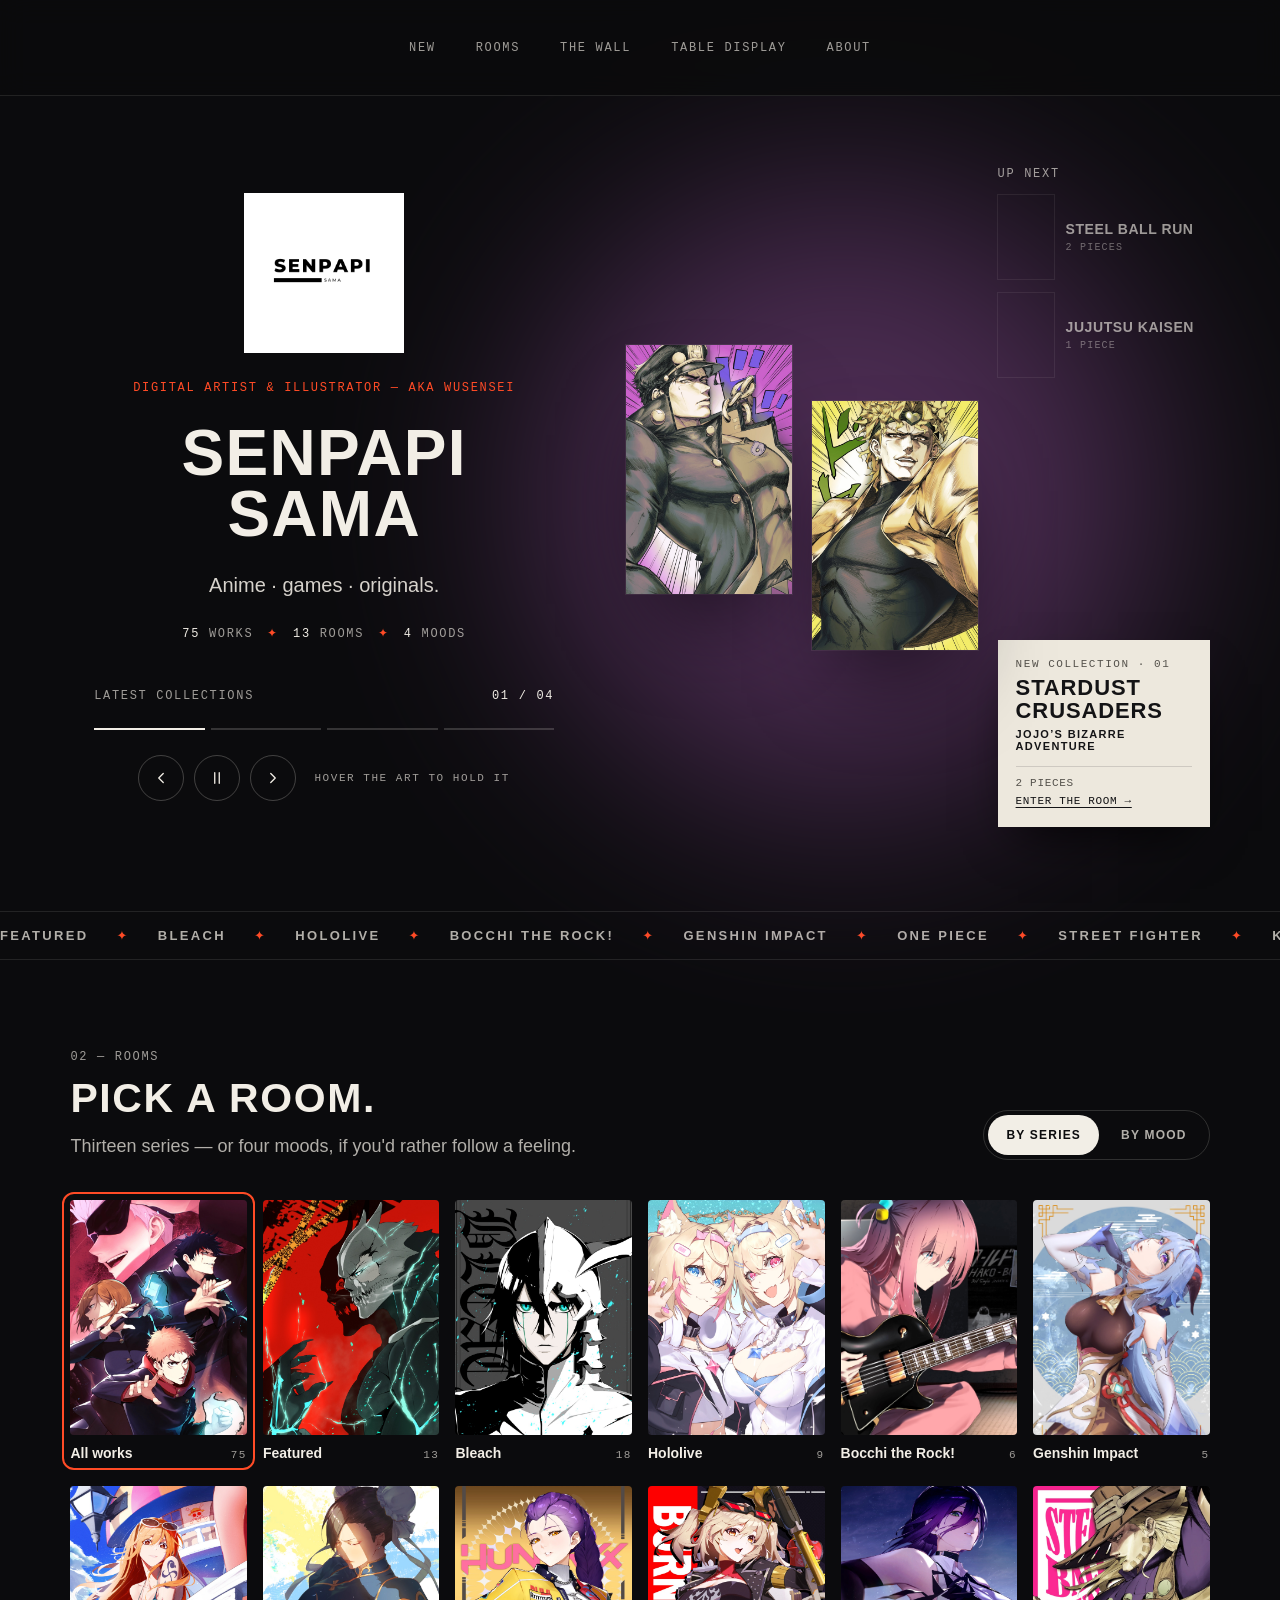
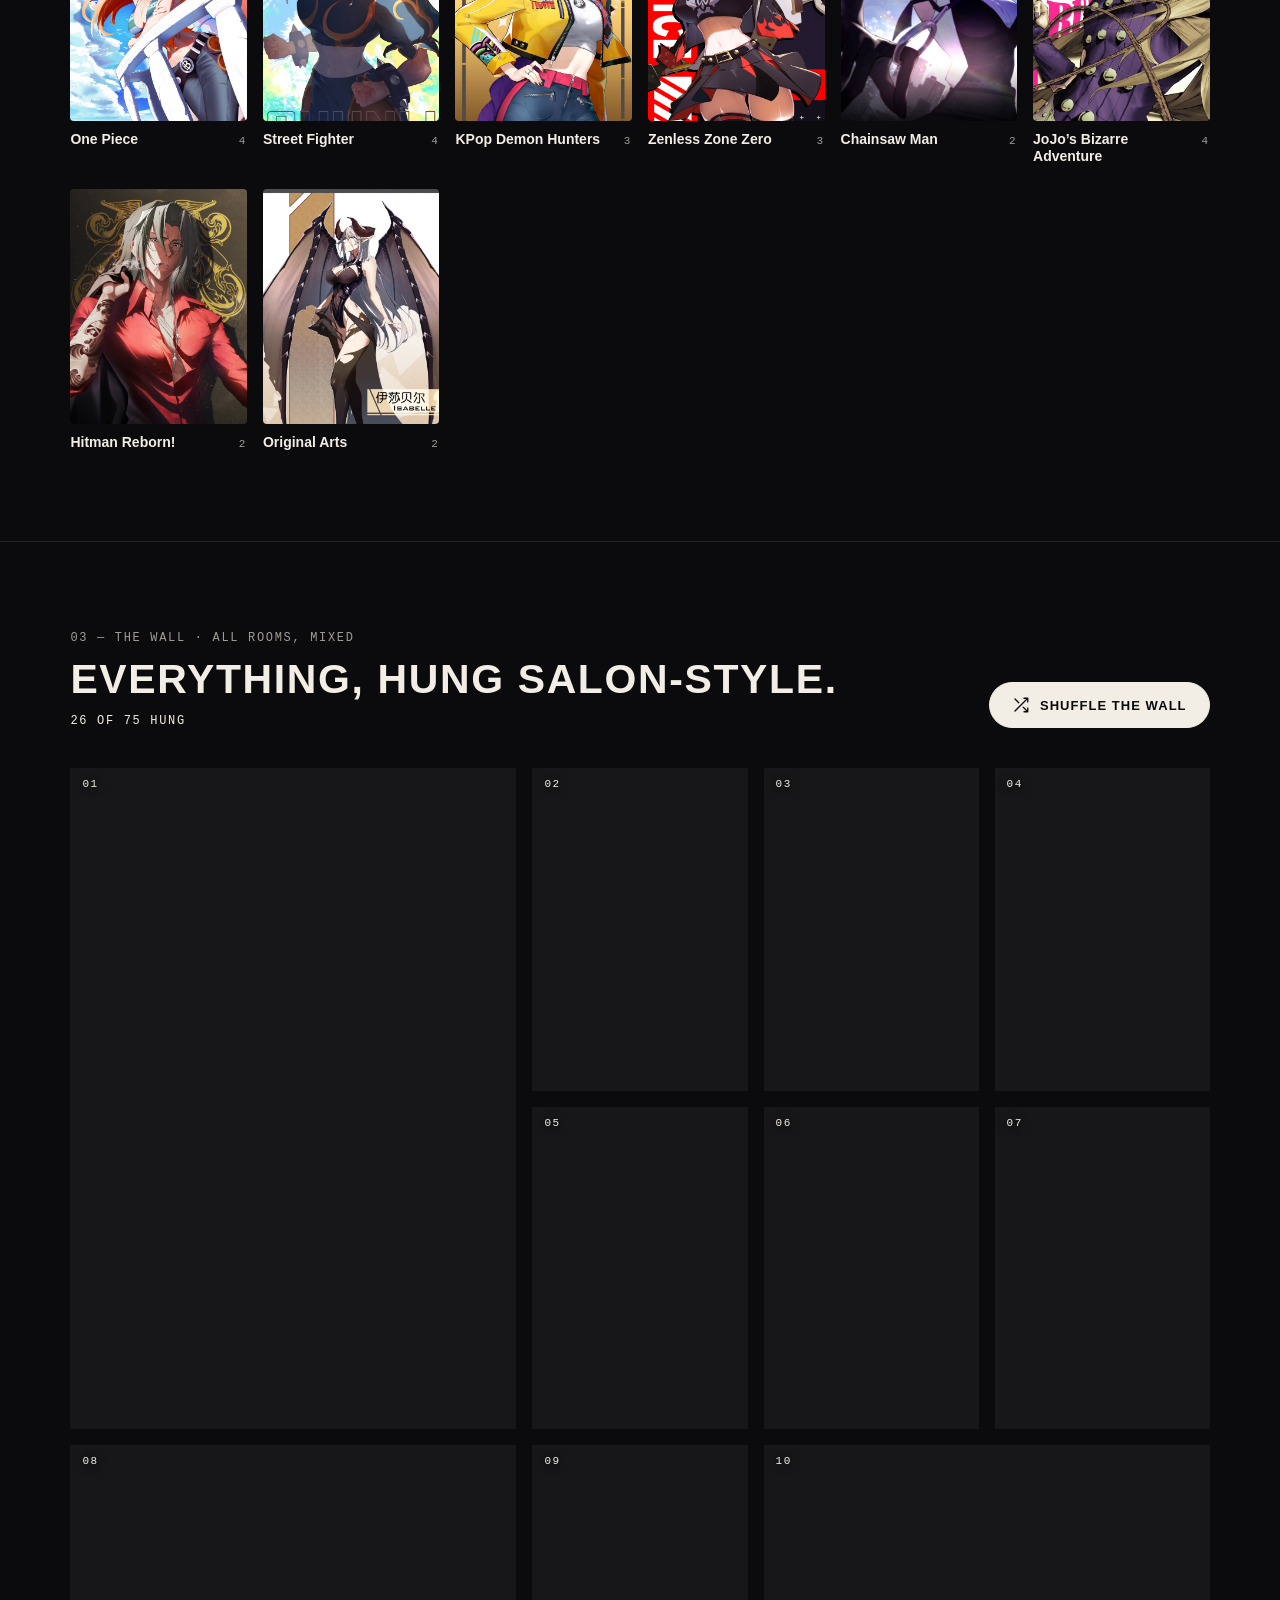
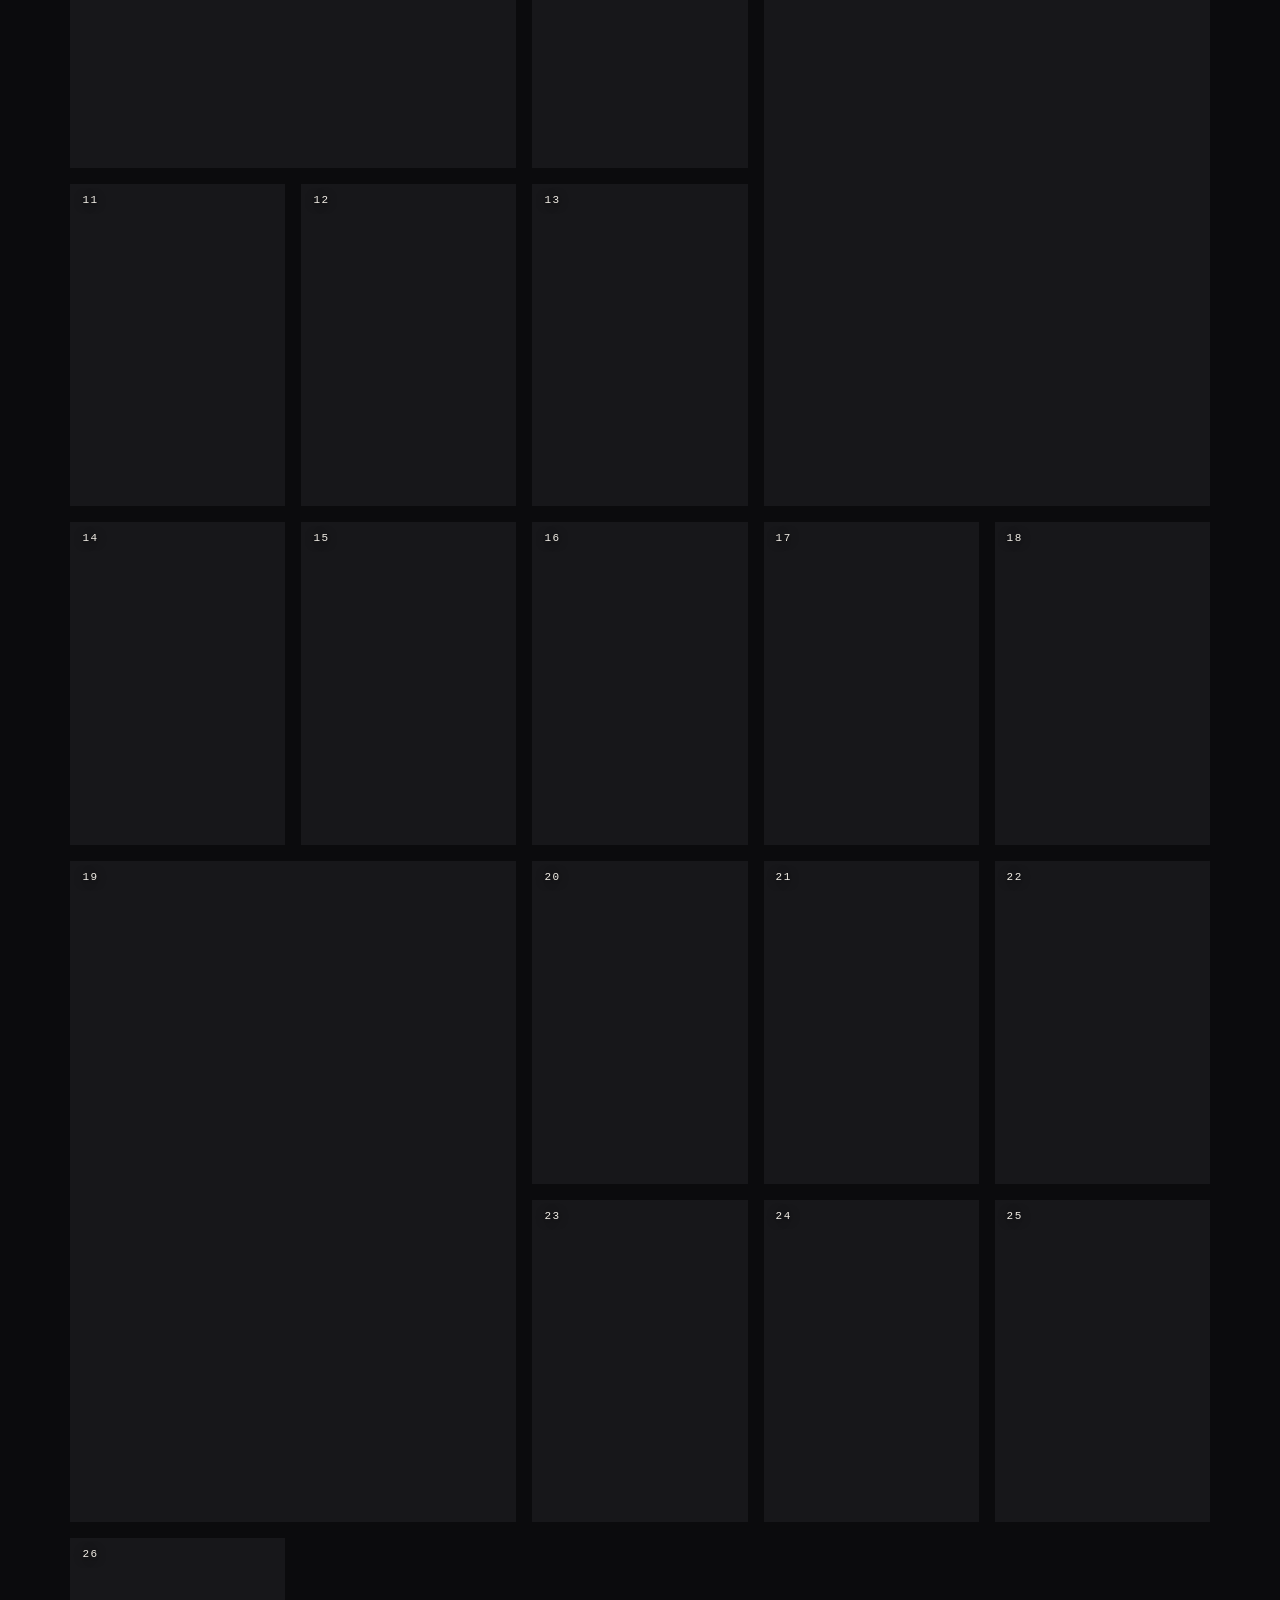
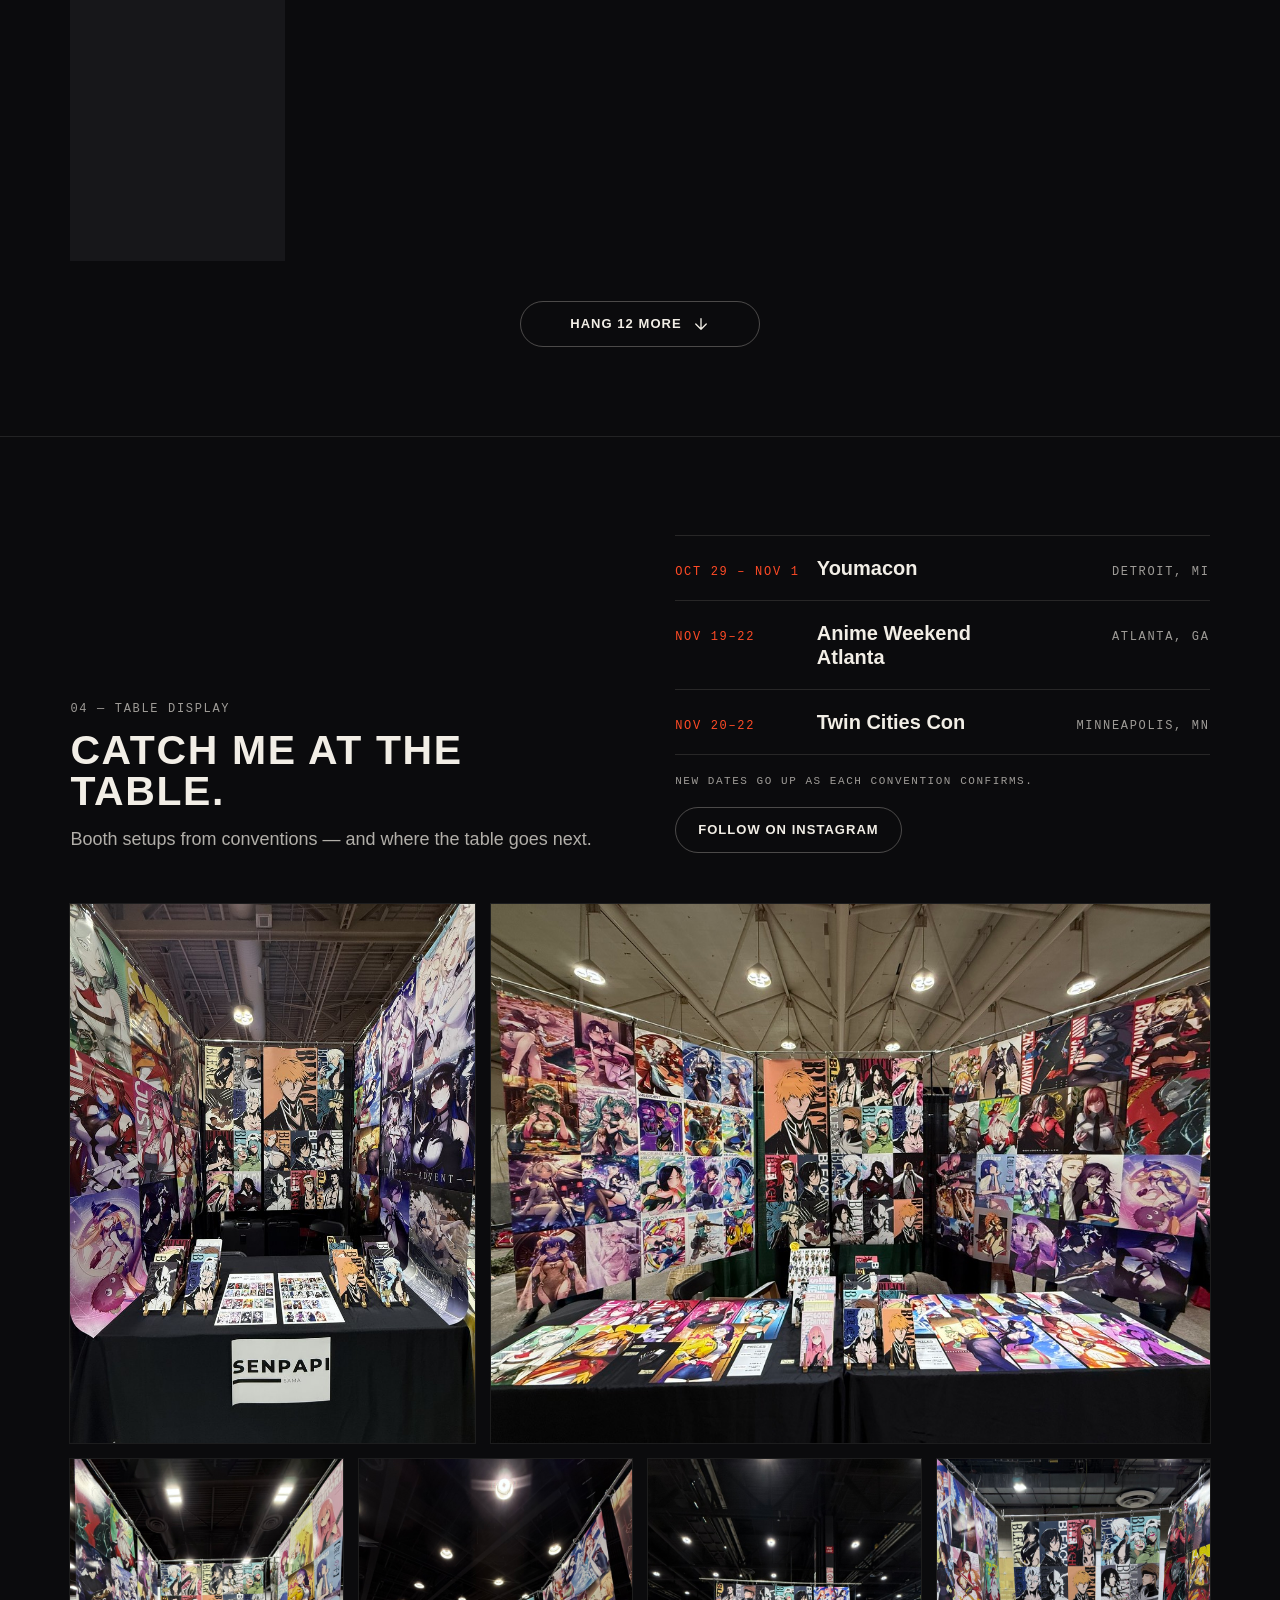
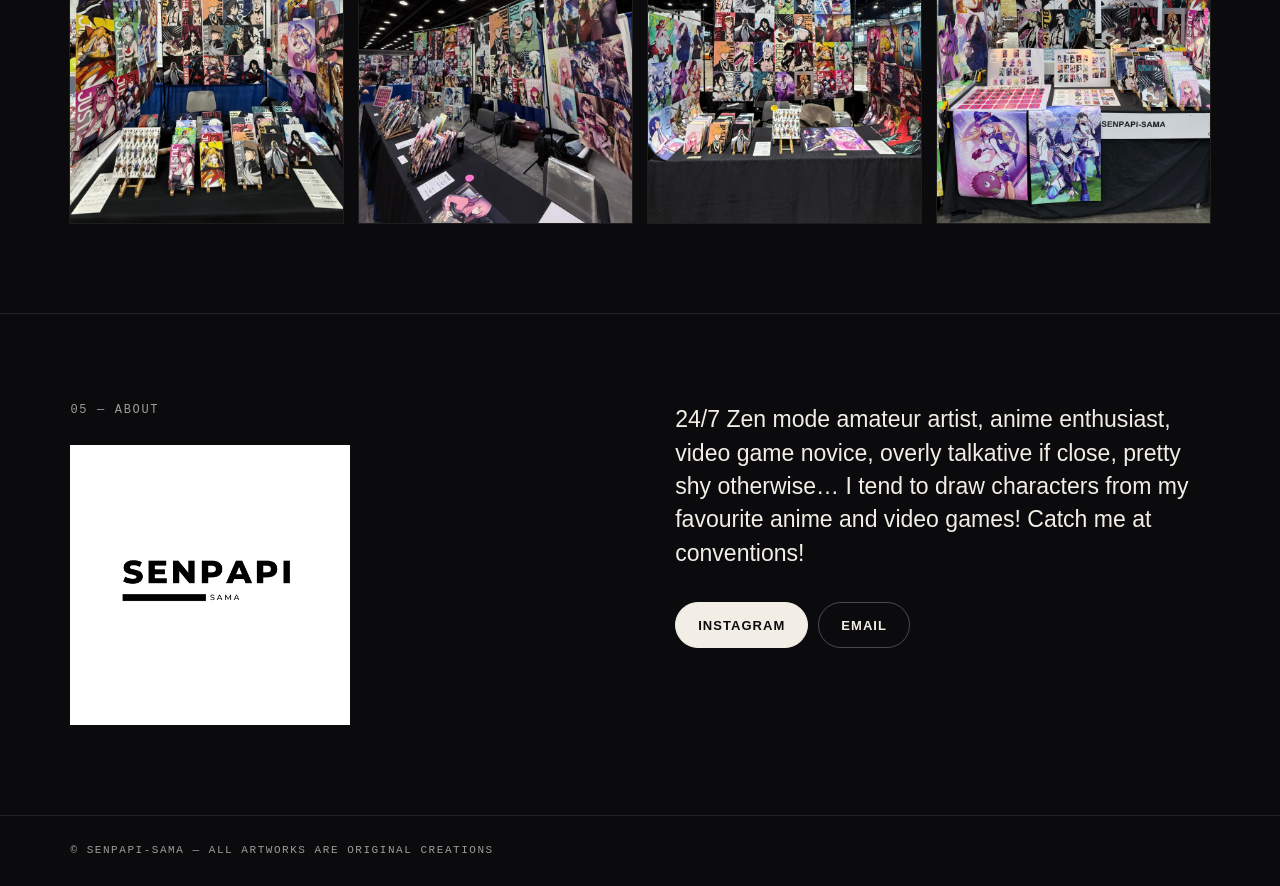
==== commit 335e7089: "Add Jotaro Kujo and DIO (Stardust Crusaders) to the gallery - images/15_Jotaro Kujo.jpg, images/15_D" ====
--- a/index.html
+++ b/index.html
@@ -41,7 +41,7 @@
           <p class="mono accent">Digital artist &amp; illustrator — aka Wusensei</p>
           <h1 class="hero-name">SENPAPI<br>SAMA</h1>
           <p class="hero-tag">Anime · games · originals.</p>
-          <div class="mono hero-stats"><span><b id="stat-works">73</b> works</span><span class="accent">✦</span><span><b id="stat-rooms">13</b> rooms</span><span class="accent">✦</span><span><b id="stat-moods">4</b> moods</span></div>
+          <div class="mono hero-stats"><span><b id="stat-works">75</b> works</span><span class="accent">✦</span><span><b id="stat-rooms">13</b> rooms</span><span class="accent">✦</span><span><b id="stat-moods">4</b> moods</span></div>
           <div class="hc">
             <div class="hc-top"><span class="mono">Latest collections</span><span class="mono hc-pos" id="hc-pos">01 / 03</span></div>
             <div class="segs" id="segs"></div>
@@ -92,7 +92,7 @@
       <div class="m-intro">
         <div class="m-intro-txt">
           <span class="mono accent">Anime · games · originals</span>
-          <p class="disp m-title"><span id="m-title">All works</span> <span class="mono" id="m-count">73 works</span></p>
+          <p class="disp m-title"><span id="m-title">All works</span> <span class="mono" id="m-count">75 works</span></p>
         </div>
         <button type="button" class="ibtn" id="m-shuffle" aria-label="Shuffle the wall"><svg class="ic" viewBox="0 0 24 24" aria-hidden="true"><path d="M16 3h5v5M4 20L21 3M21 16v5h-5M15 15l6 6M4 4l5 5"/></svg></button>
       </div>
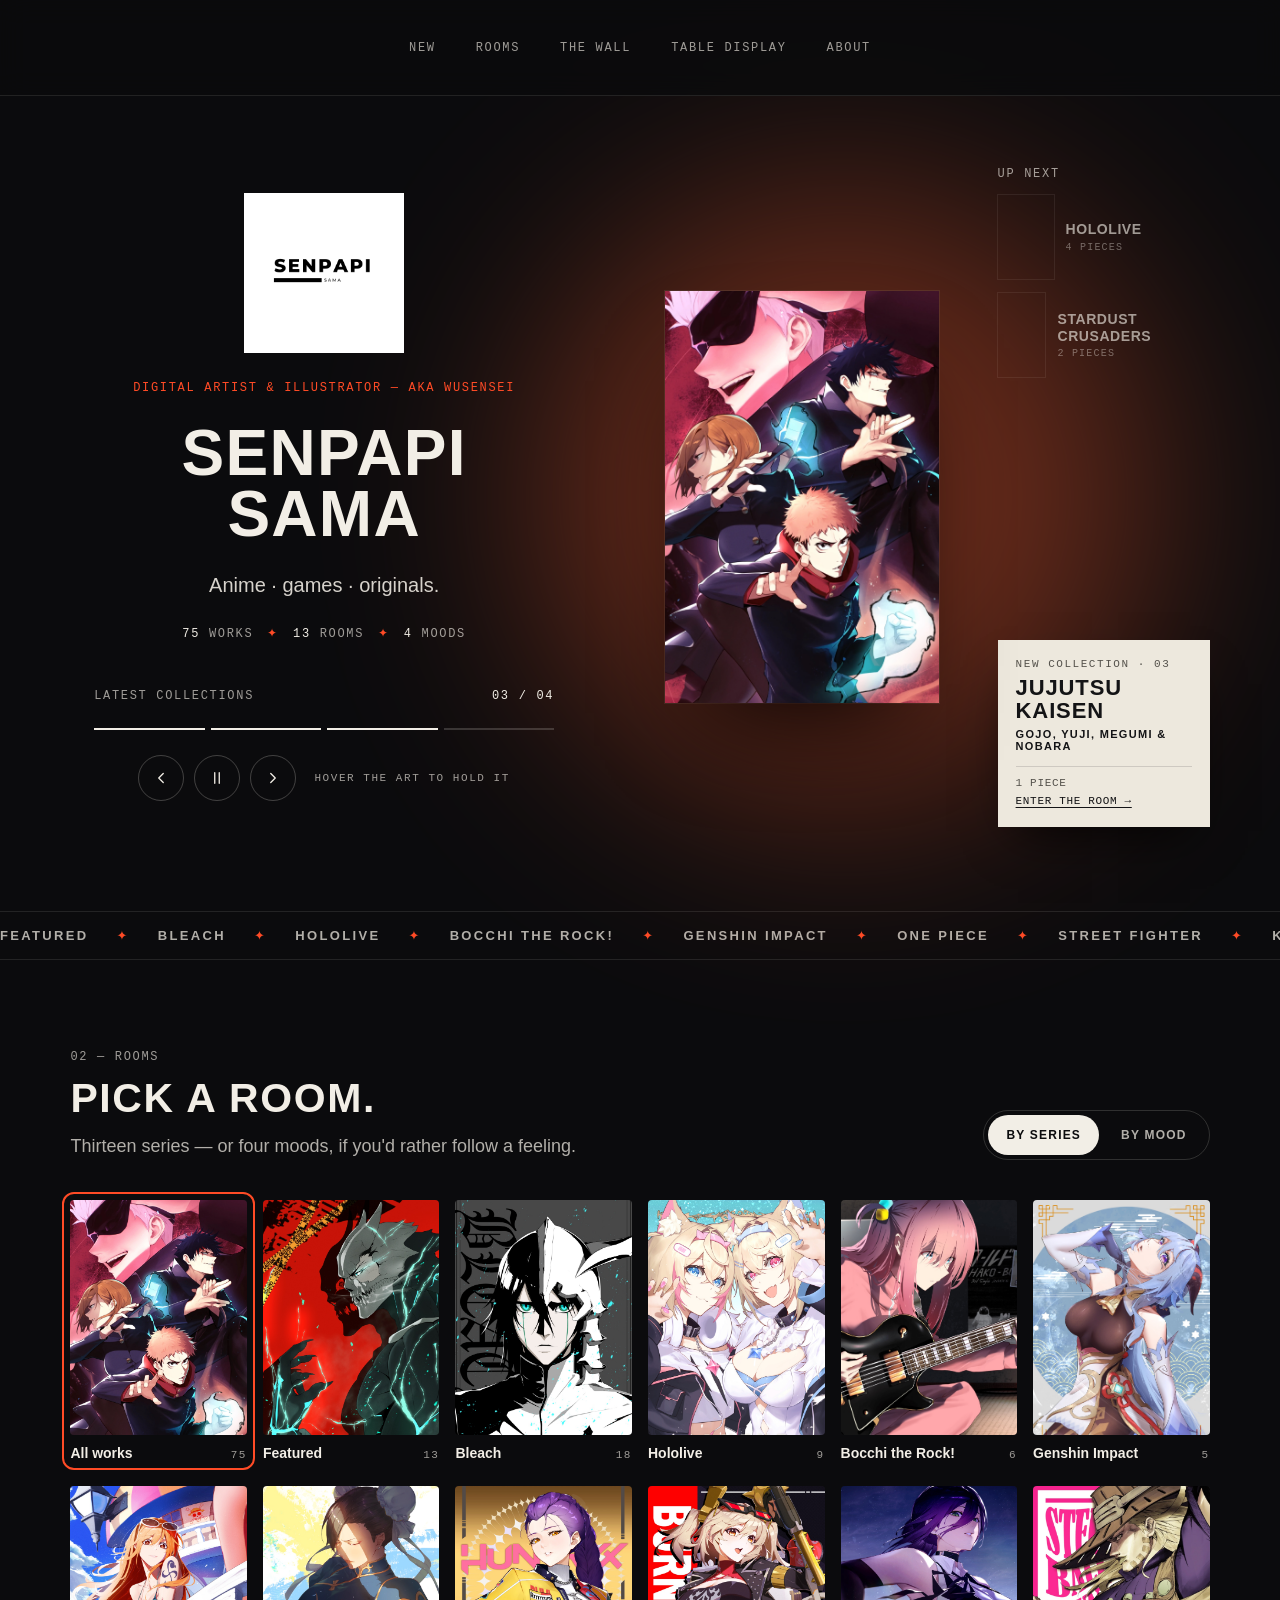
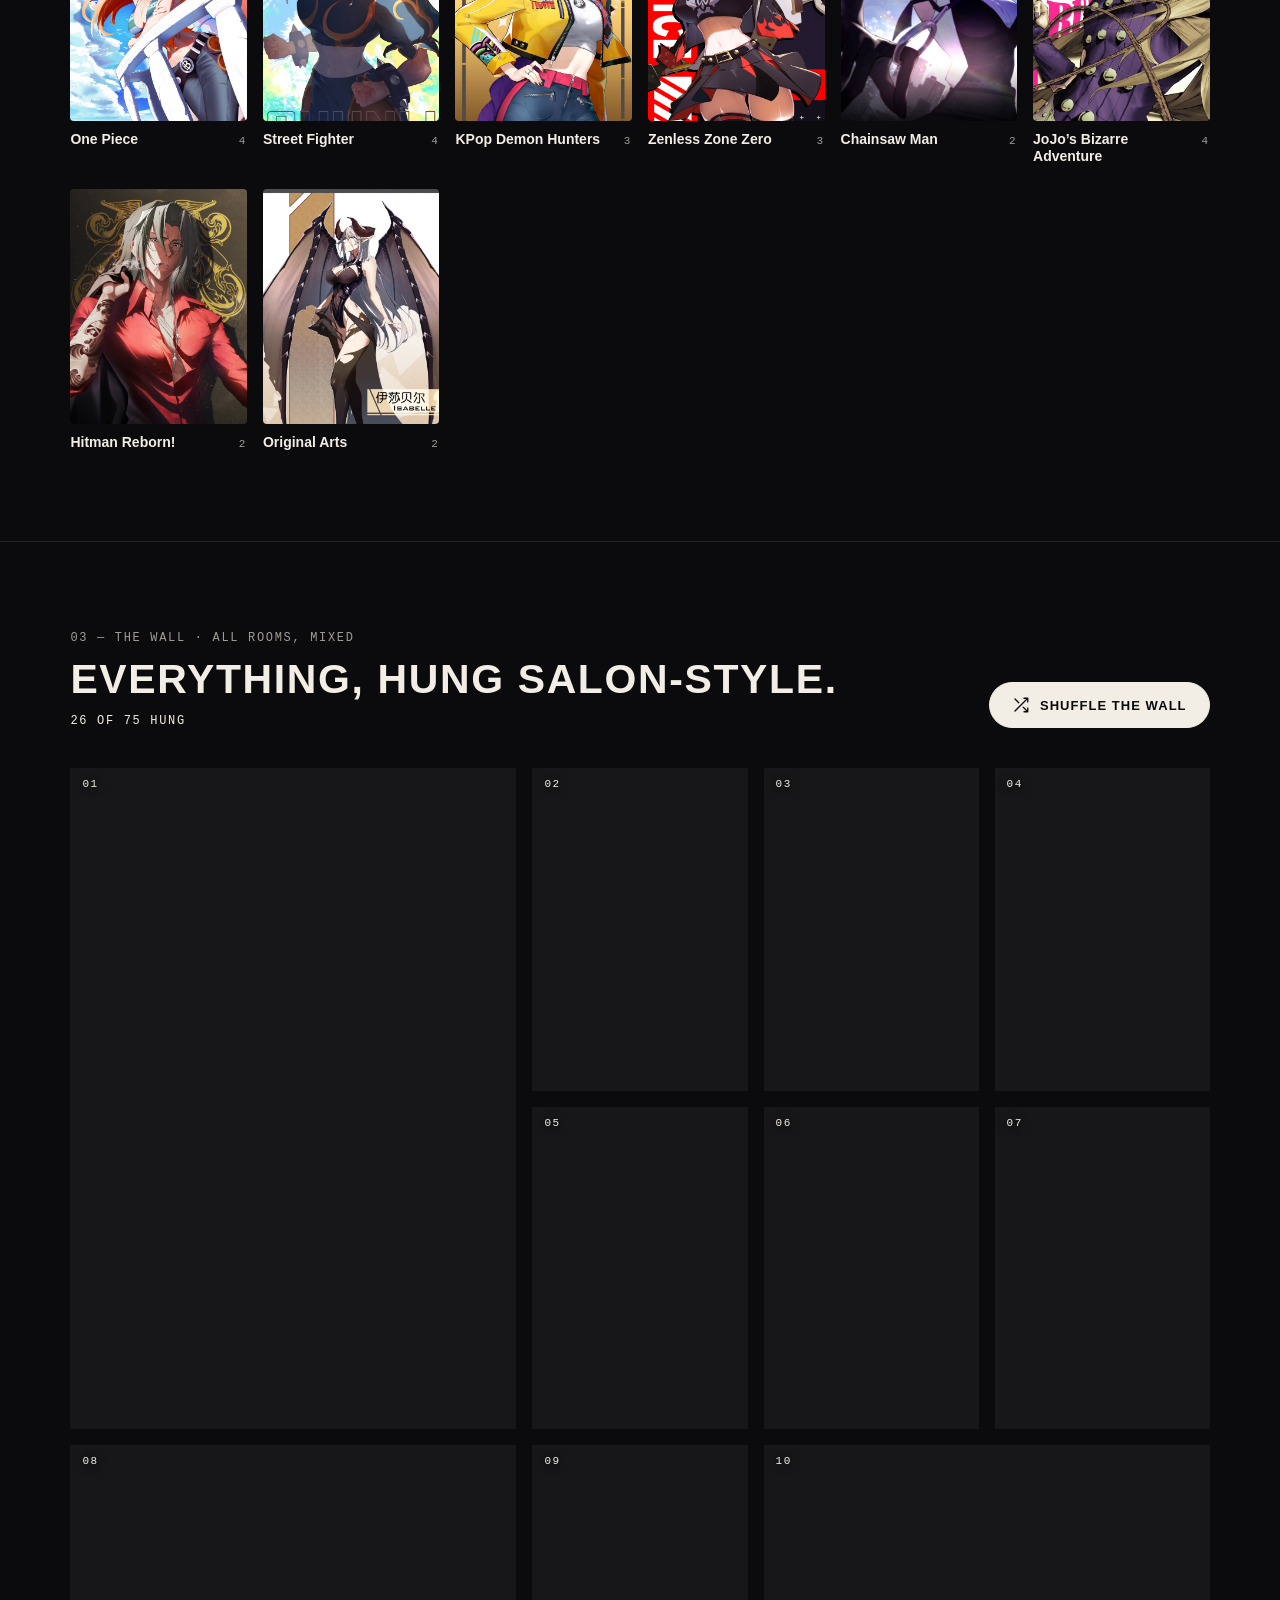
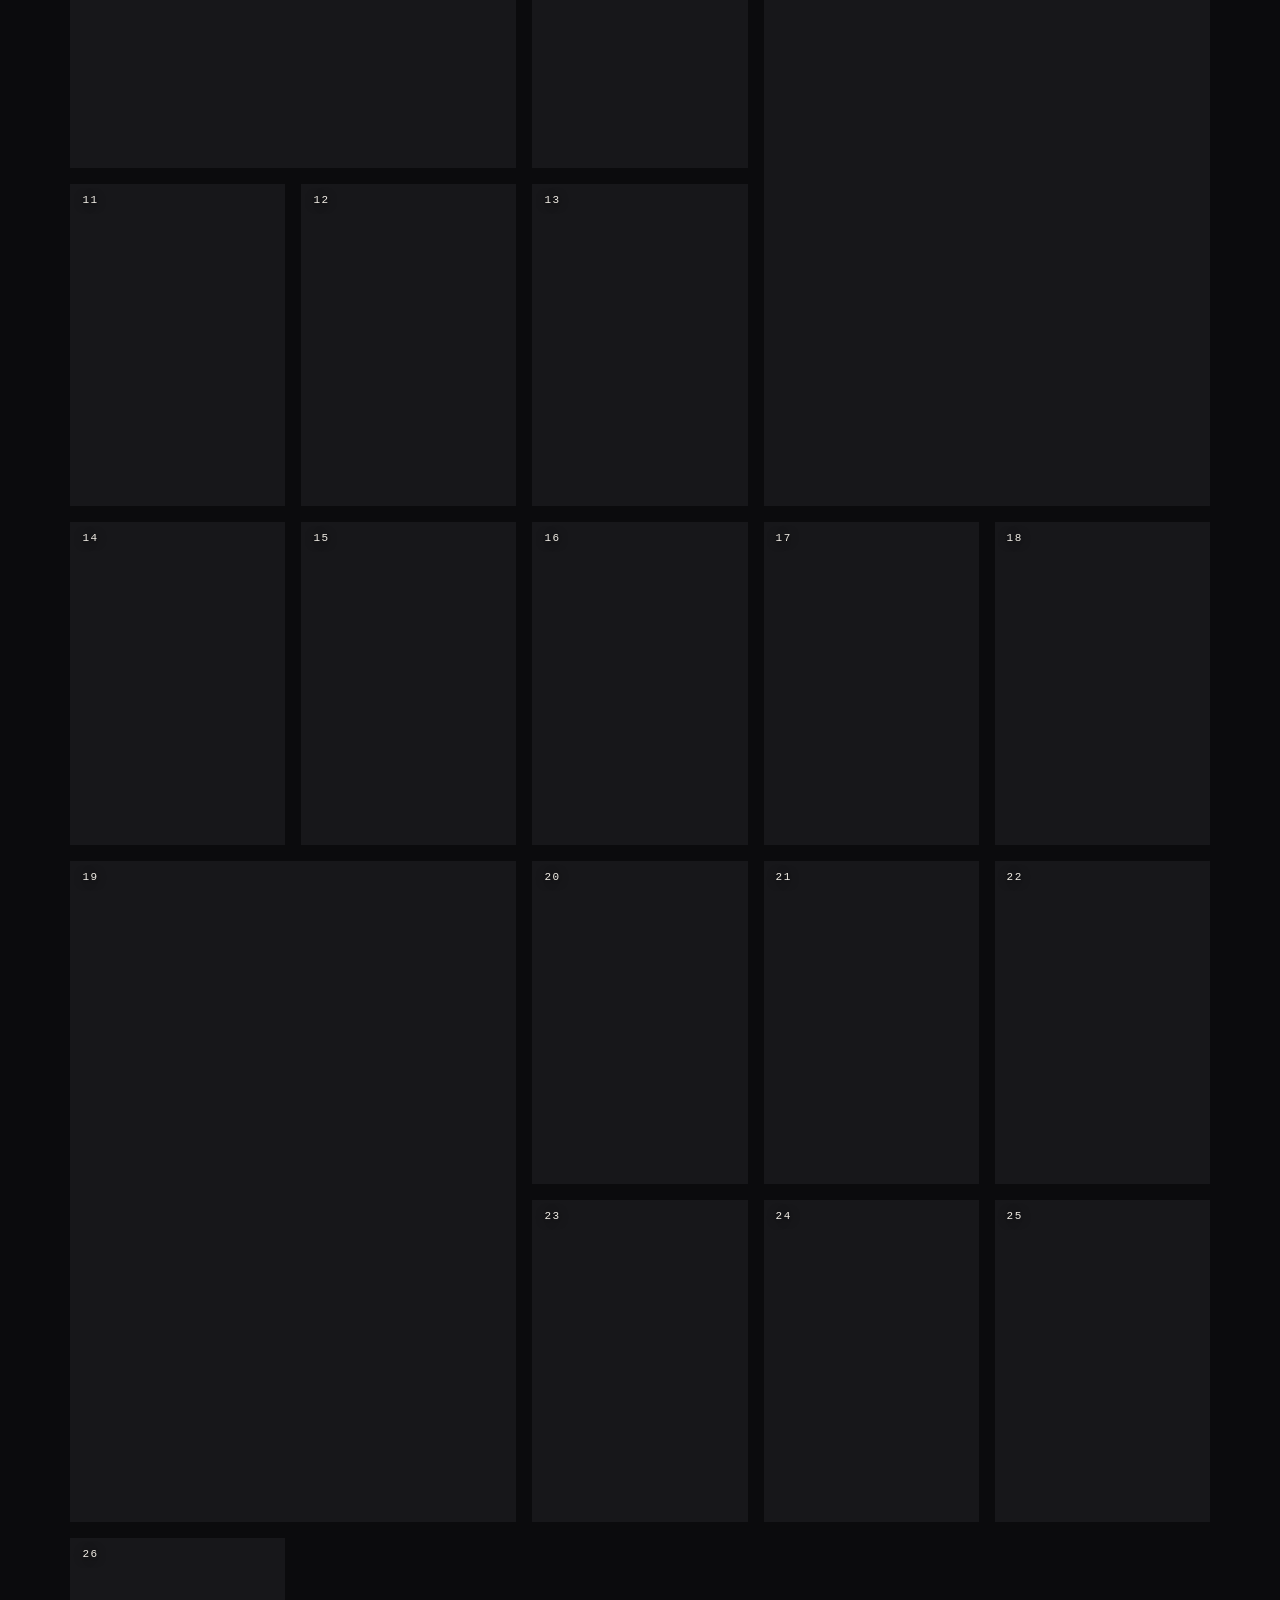
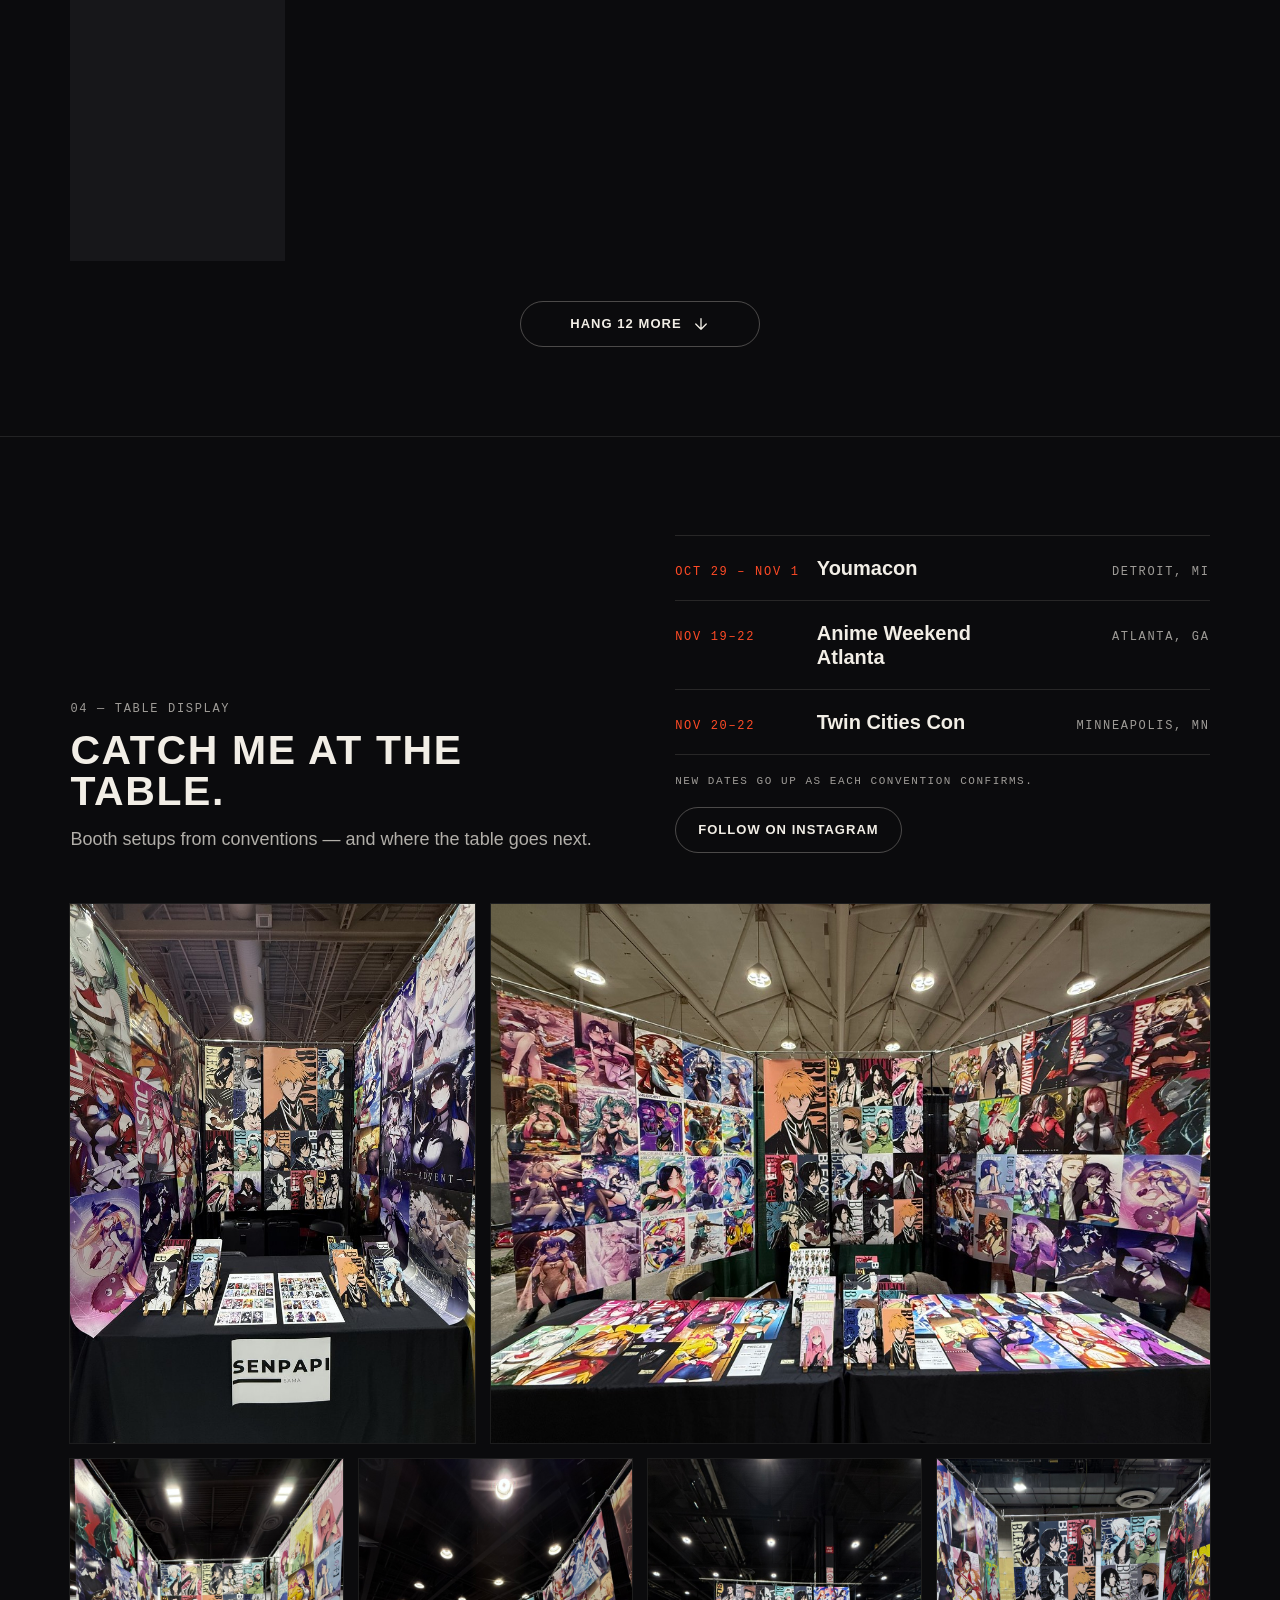
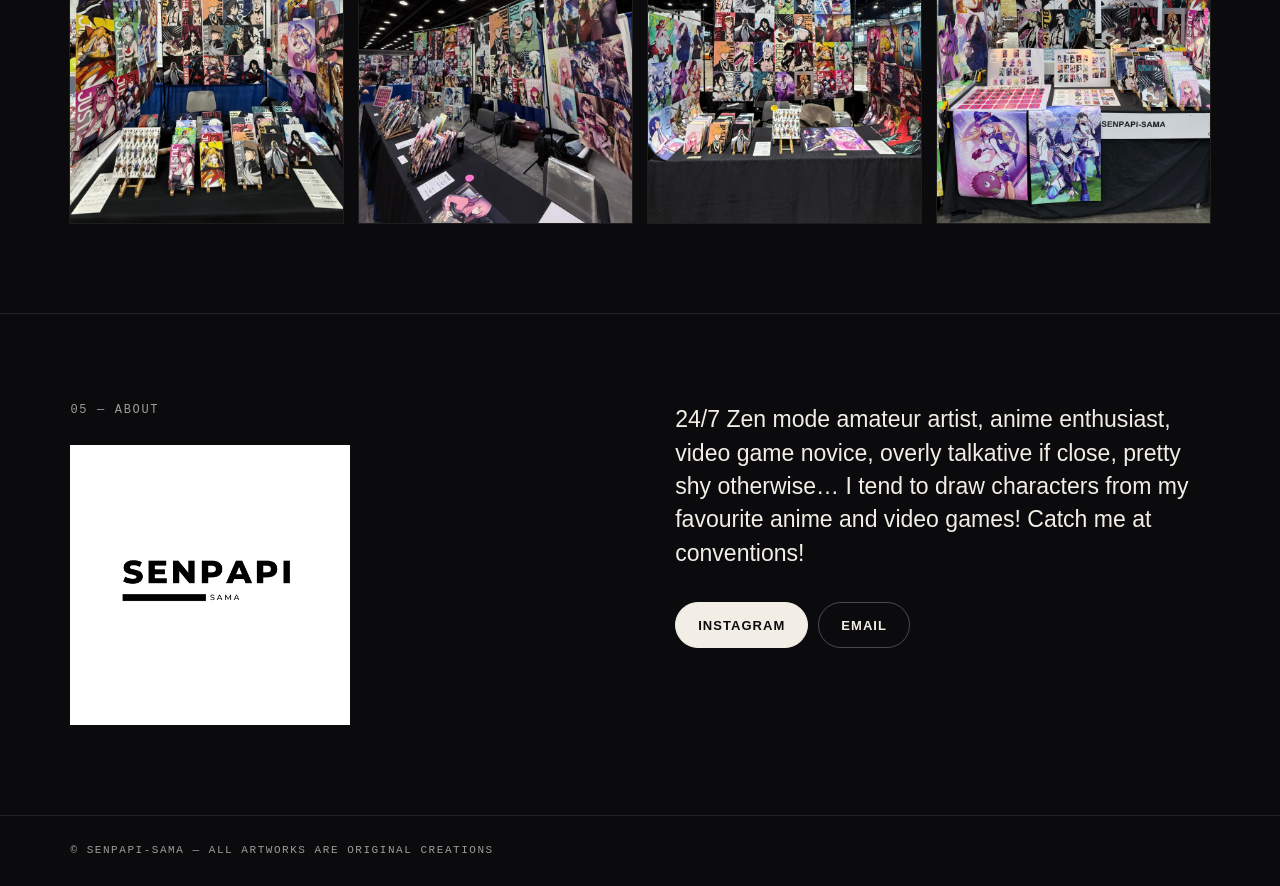
==== commit 8795cd8f: "Cache-bust gallery data and scripts so new art shows immediately CSS/JS are served with a 24 h max-a" ====
--- a/index.html
+++ b/index.html
@@ -14,7 +14,7 @@
   <link rel="preconnect" href="https://fonts.googleapis.com">
   <link rel="preconnect" href="https://fonts.gstatic.com" crossorigin>
   <link href="https://fonts.googleapis.com/css2?family=Montserrat:wght@400;500;600;700;800&family=IBM+Plex+Mono:wght@400;500&display=swap" rel="stylesheet">
-  <link rel="stylesheet" href="/home.css">
+  <link rel="stylesheet" href="/home.css?v=20261111">
 </head>
 <body>
   <a class="skip" href="#wall">Skip to the gallery</a>
@@ -183,8 +183,8 @@
     </div>
   </div>
 
-  <script src="/data/artworks.js"></script>
-  <script src="/data/gallery-meta.js"></script>
-  <script src="/home.js"></script>
+  <script src="/data/artworks.js?v=20261111"></script>
+  <script src="/data/gallery-meta.js?v=20261111"></script>
+  <script src="/home.js?v=20261111"></script>
 </body>
 </html>
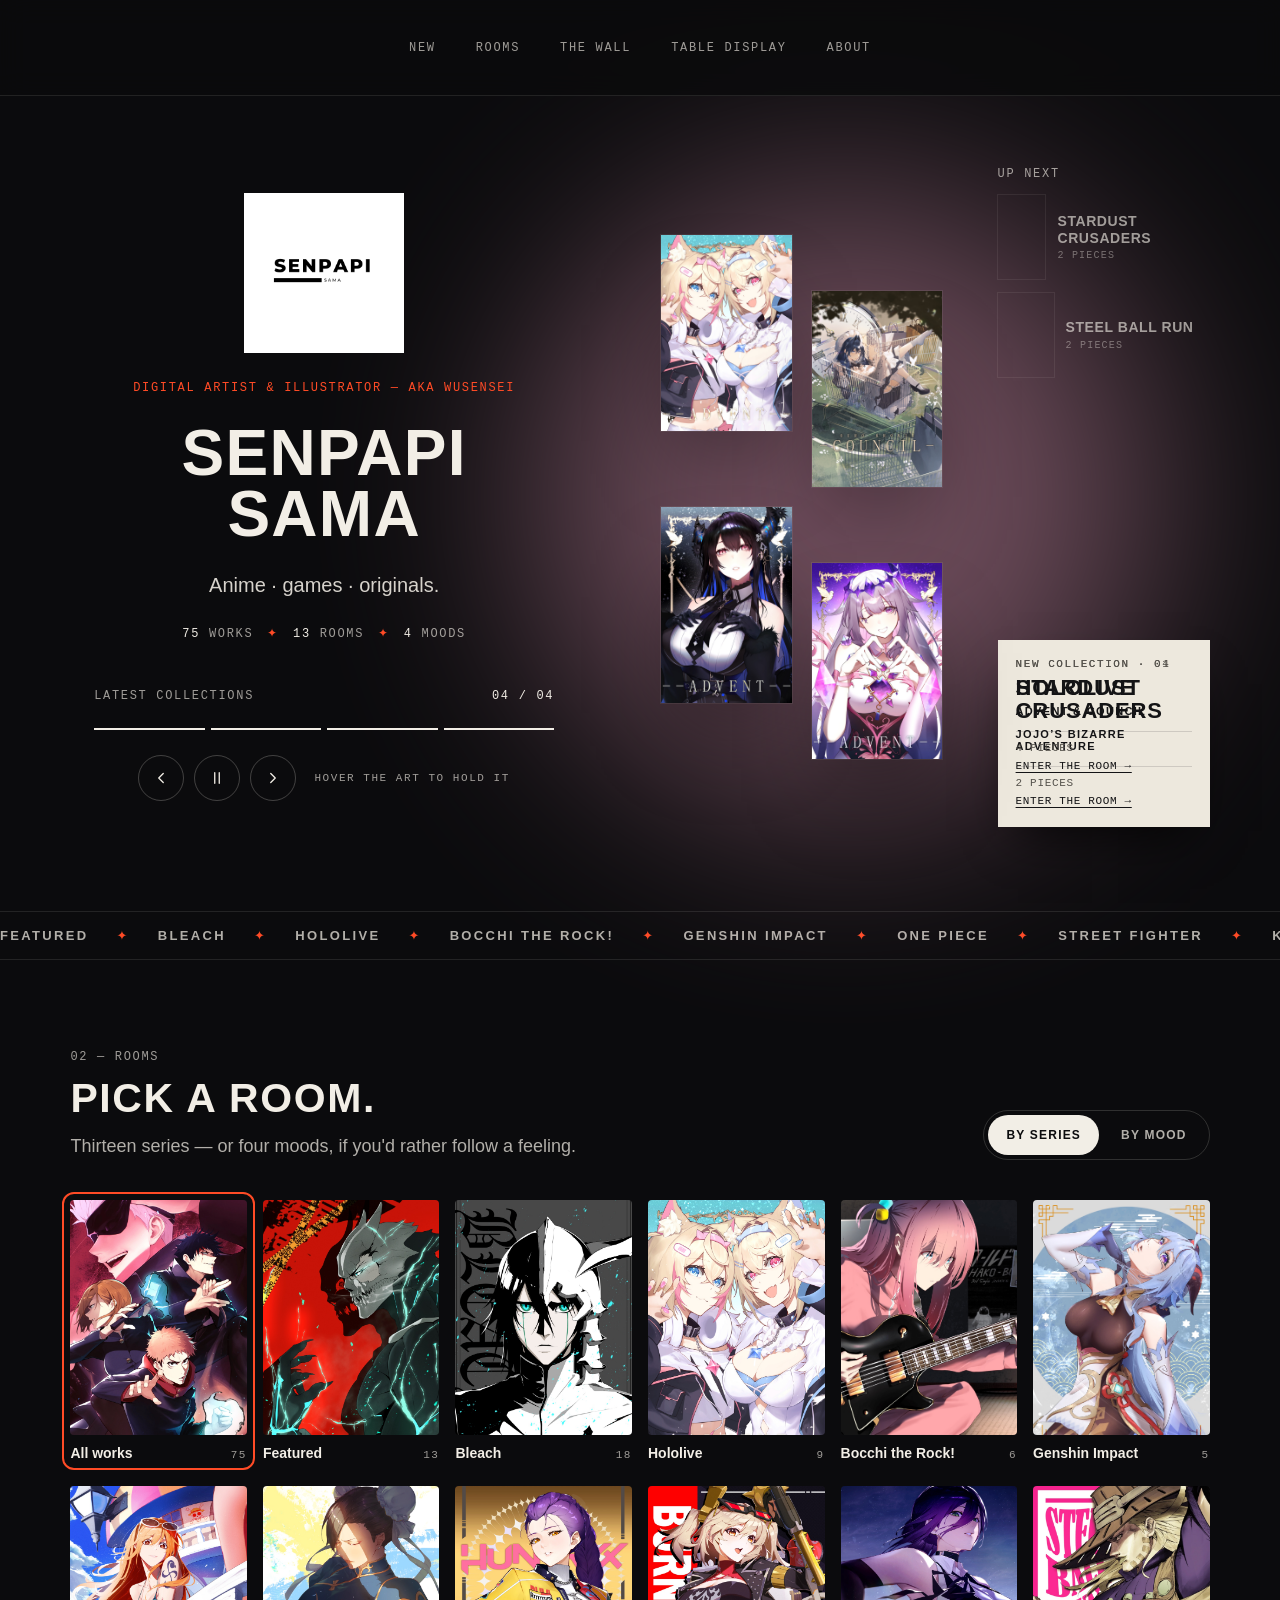
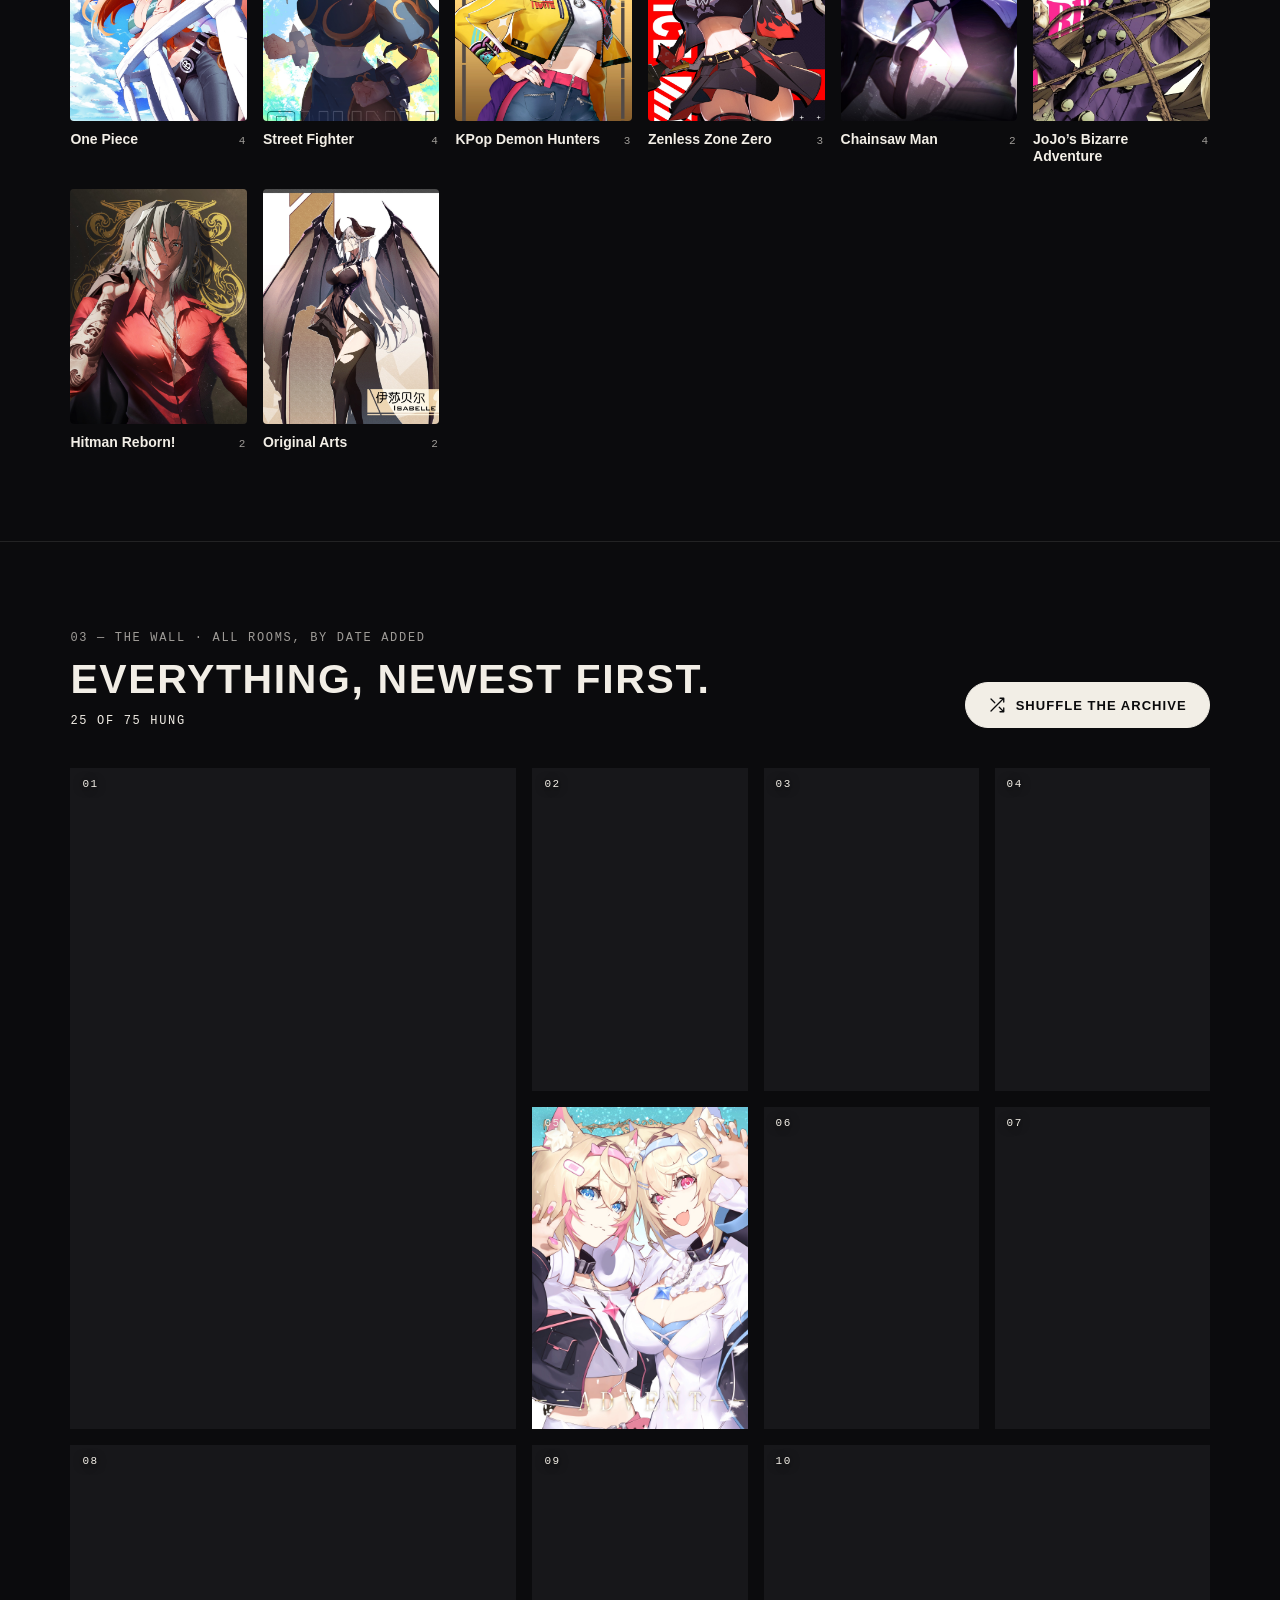
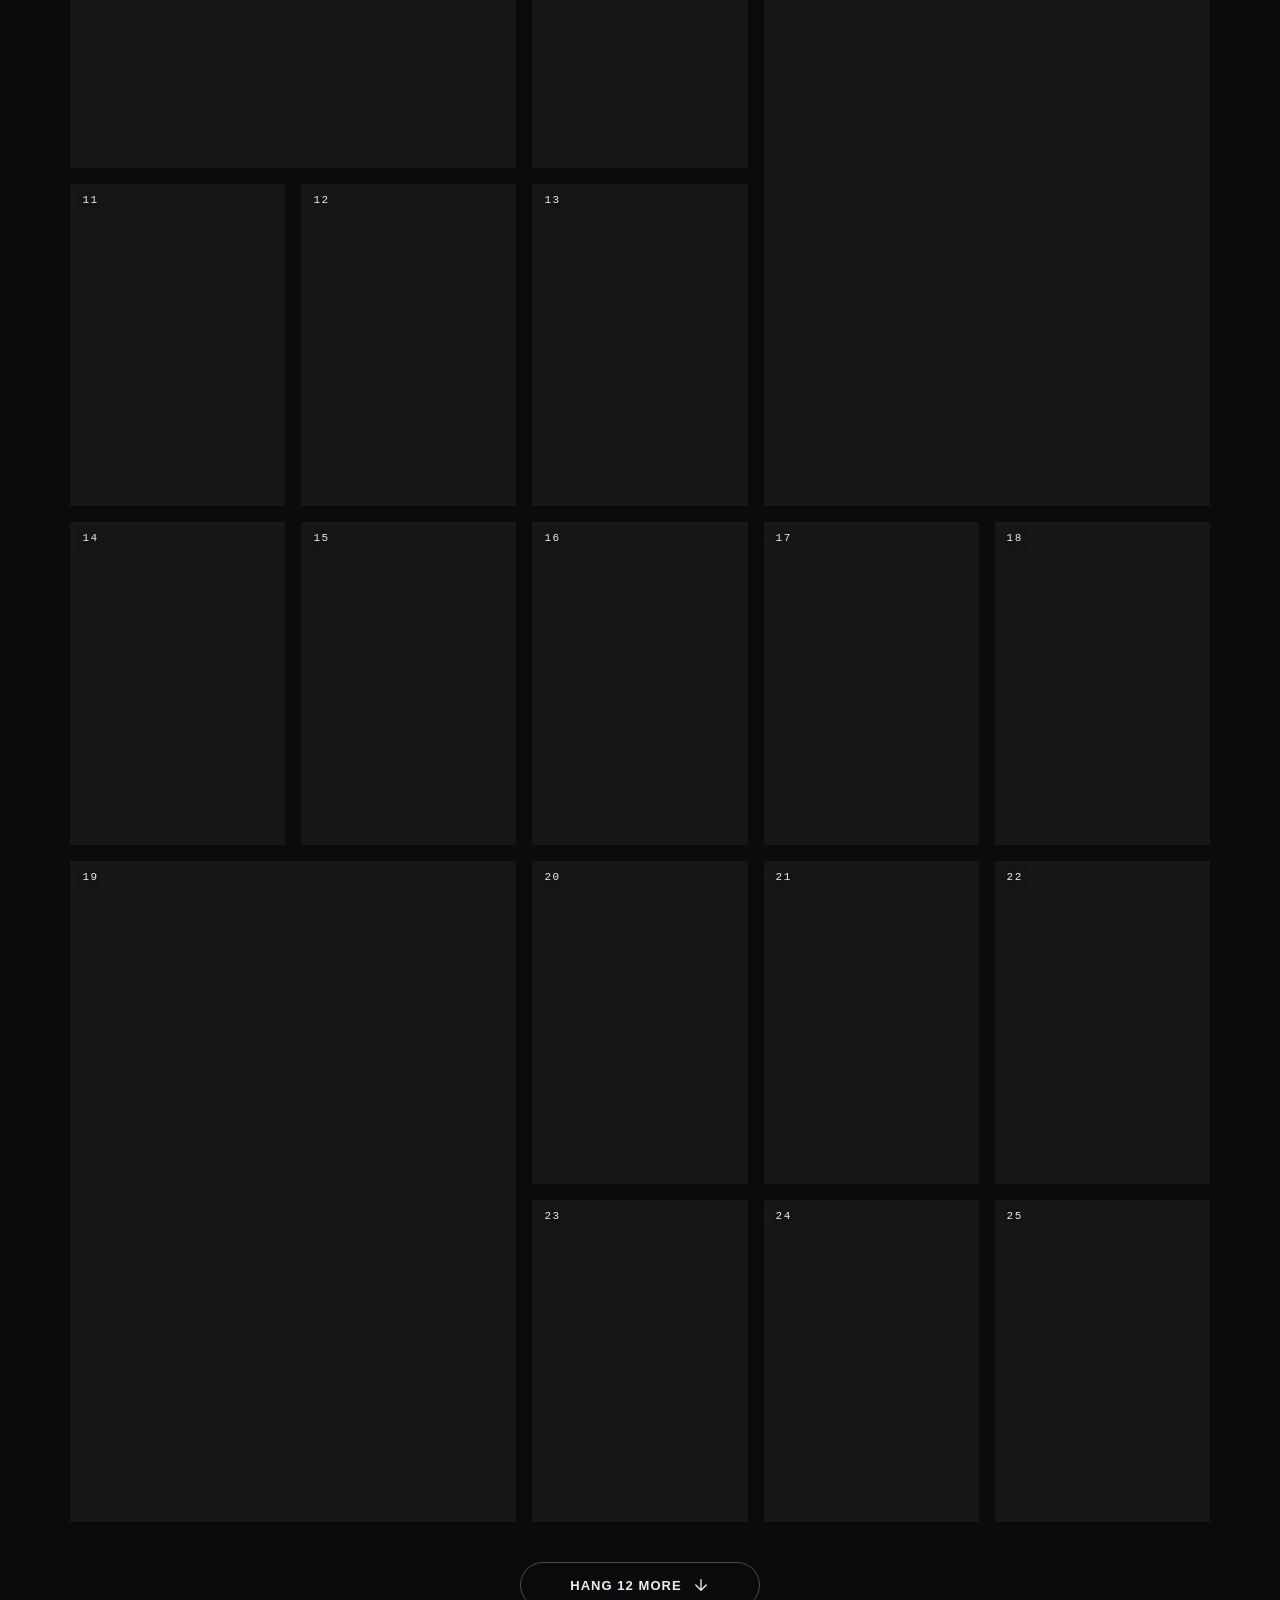
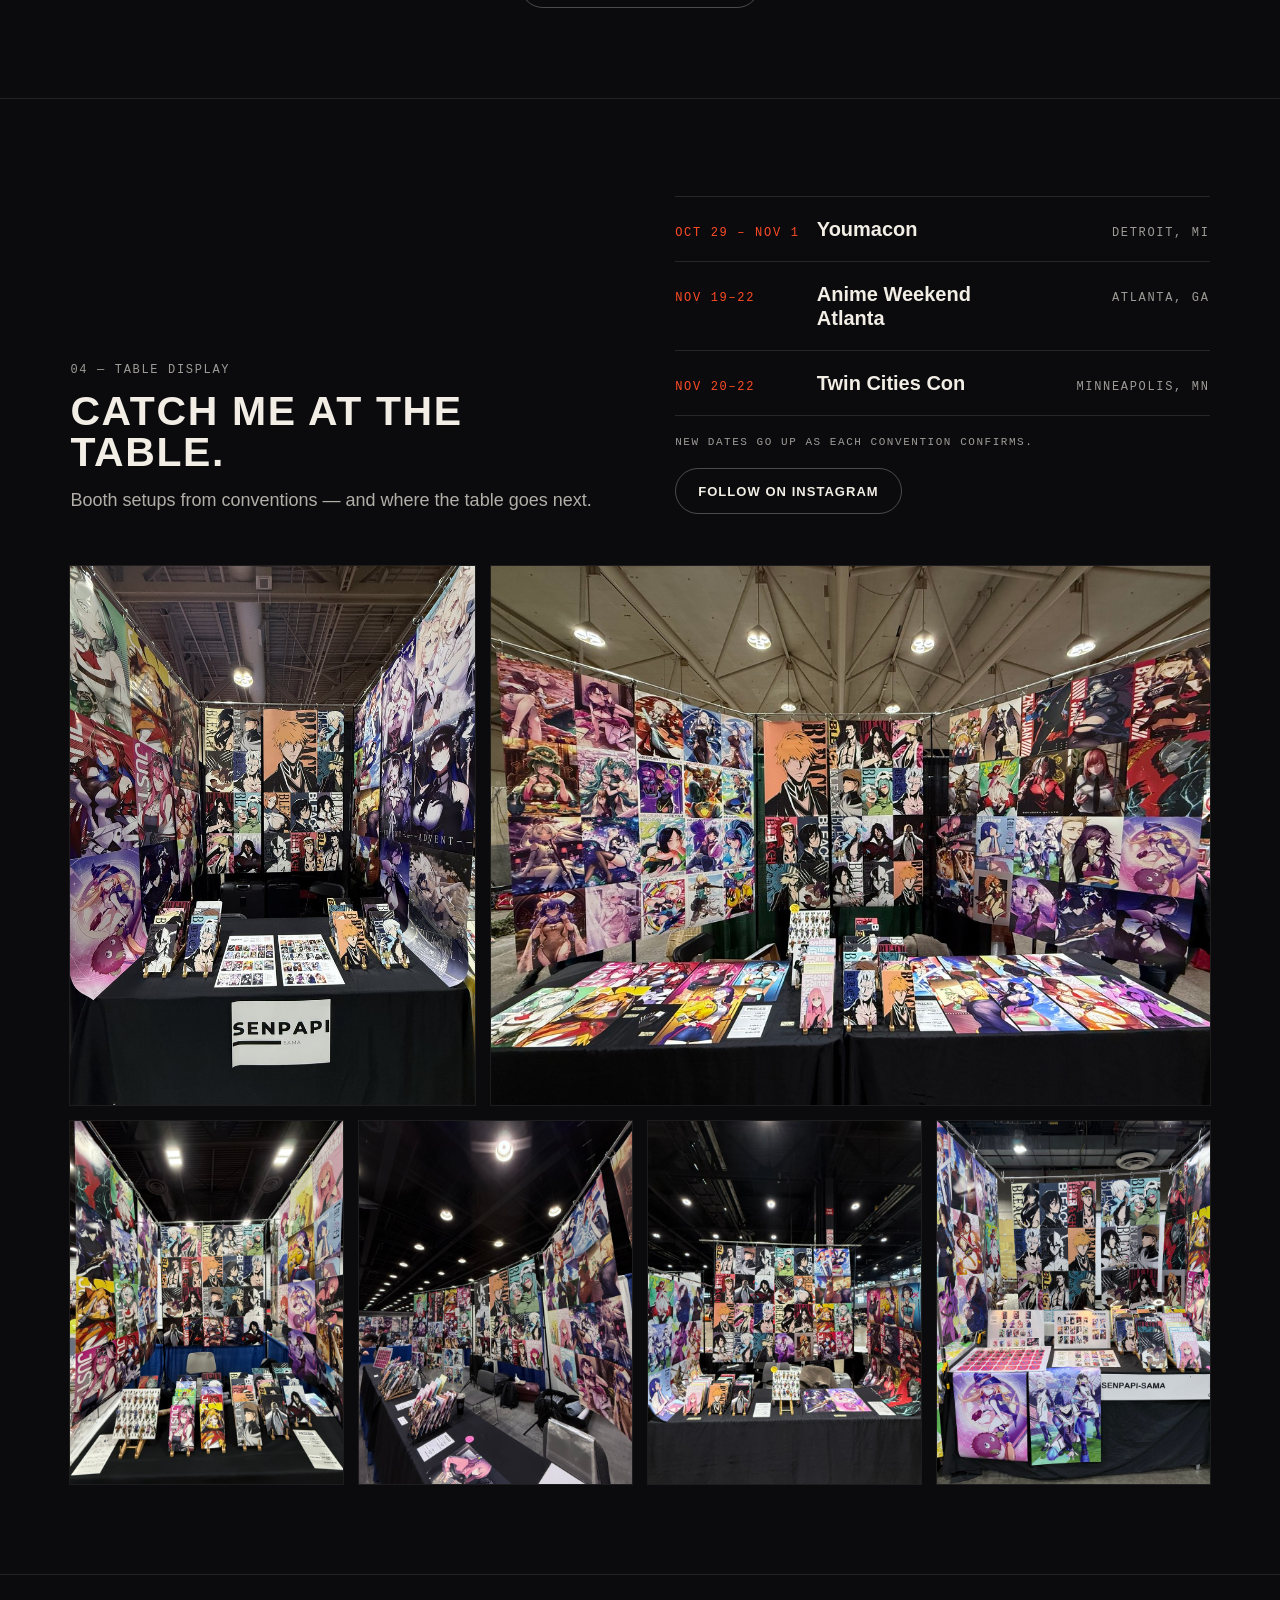
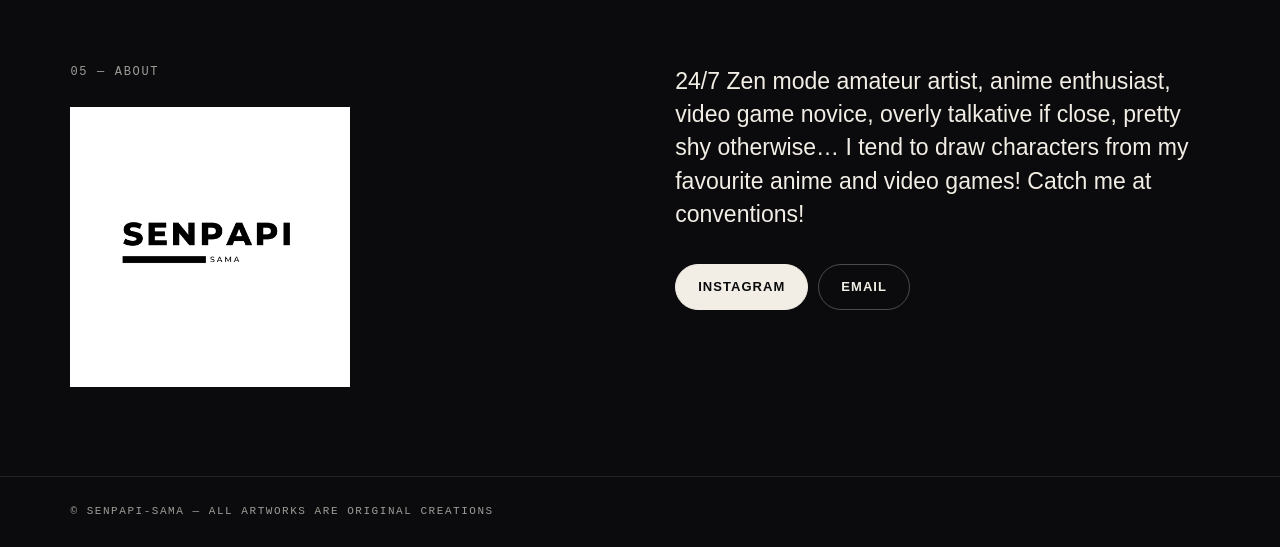
==== commit 16f058bd: "The wall: newest first, grouped by drop Wall sorts by drop (gallery-meta.js drops), newest first, th" ====
--- a/index.html
+++ b/index.html
@@ -14,7 +14,7 @@
   <link rel="preconnect" href="https://fonts.googleapis.com">
   <link rel="preconnect" href="https://fonts.gstatic.com" crossorigin>
   <link href="https://fonts.googleapis.com/css2?family=Montserrat:wght@400;500;600;700;800&family=IBM+Plex+Mono:wght@400;500&display=swap" rel="stylesheet">
-  <link rel="stylesheet" href="/home.css?v=20261111">
+  <link rel="stylesheet" href="/home.css?v=20261111b">
 </head>
 <body>
   <a class="skip" href="#wall">Skip to the gallery</a>
@@ -94,20 +94,20 @@
           <span class="mono accent">Anime · games · originals</span>
           <p class="disp m-title"><span id="m-title">All works</span> <span class="mono" id="m-count">75 works</span></p>
         </div>
-        <button type="button" class="ibtn" id="m-shuffle" aria-label="Shuffle the wall"><svg class="ic" viewBox="0 0 24 24" aria-hidden="true"><path d="M16 3h5v5M4 20L21 3M21 16v5h-5M15 15l6 6M4 4l5 5"/></svg></button>
+        <button type="button" class="ibtn" id="m-shuffle" aria-label="Shuffle the archive"><svg class="ic" viewBox="0 0 24 24" aria-hidden="true"><path d="M16 3h5v5M4 20L21 3M21 16v5h-5M15 15l6 6M4 4l5 5"/></svg></button>
       </div>
       <nav class="chips" aria-label="Filter the wall"><div class="strip" id="chips"></div></nav>
 
       <div class="wrap">
         <div class="sec-head wall-head">
           <div class="sec-title">
-            <span class="mono">03 — The wall · <span id="wall-kicker">All rooms, mixed</span></span>
-            <h2 id="wall-h" class="disp h2">Everything, hung salon-style.</h2>
+            <span class="mono">03 — The wall · <span id="wall-kicker">All rooms, by date added</span></span>
+            <h2 id="wall-h" class="disp h2">Everything, newest first.</h2>
             <span class="mono ink" id="wall-count"></span>
           </div>
           <div class="btns">
             <button type="button" class="btn ghost" id="show-all" hidden>Show everything</button>
-            <button type="button" class="btn solid" id="shuffle"><svg class="ic" viewBox="0 0 24 24" aria-hidden="true"><path d="M16 3h5v5M4 20L21 3M21 16v5h-5M15 15l6 6M4 4l5 5"/></svg>Shuffle the wall</button>
+            <button type="button" class="btn solid" id="shuffle"><svg class="ic" viewBox="0 0 24 24" aria-hidden="true"><path d="M16 3h5v5M4 20L21 3M21 16v5h-5M15 15l6 6M4 4l5 5"/></svg>Shuffle the archive</button>
           </div>
         </div>
         <div class="wallgrid" id="wallgrid"></div>
@@ -183,8 +183,8 @@
     </div>
   </div>
 
-  <script src="/data/artworks.js?v=20261111"></script>
-  <script src="/data/gallery-meta.js?v=20261111"></script>
-  <script src="/home.js?v=20261111"></script>
+  <script src="/data/artworks.js?v=20261111b"></script>
+  <script src="/data/gallery-meta.js?v=20261111b"></script>
+  <script src="/home.js?v=20261111b"></script>
 </body>
 </html>
--- a/home.css
+++ b/home.css
@@ -174,6 +174,24 @@
 .cellw:hover .lab, .cell:focus-visible .lab { transform: none; }
 .lab-title { font-size: 14px; line-height: 1.2; }
 .lab-fr { font-size: 10px; font-weight: 700; letter-spacing: .12em; text-transform: uppercase; color: var(--paper-muted); }
+/* drop labels: hung in the grid where each drop starts (desktop) */
+.dropw { aspect-ratio: 2 / 3; }
+.dropcard { position: absolute; inset: 0; display: flex; flex-direction: column; justify-content: space-between; gap: 12px; padding: clamp(14px, 1.3vw, 20px); background: var(--panel); border: 1px solid var(--line-2); color: var(--ink); overflow: hidden; }
+.dc-top { display: flex; align-items: center; justify-content: space-between; gap: 8px; }
+.dc-k { font-size: 11px; }
+.dc-new { font-family: var(--mono); font-size: 10px; font-weight: 500; letter-spacing: .14em; text-transform: uppercase; line-height: 1; padding: 5px 7px 4px; border-radius: 2px; background: var(--accent); color: var(--bg); }
+.dc-mid { display: flex; flex-direction: column; gap: 8px; }
+.dc-m { font-size: clamp(44px, 4.4vw, 66px); line-height: .86; letter-spacing: .01em; }
+.dc-y { font-size: 12px; color: var(--ink); }
+.dc-bot { display: flex; flex-direction: column; gap: 6px; padding-top: 12px; border-top: 1px solid var(--line-2); }
+.dc-name { font-size: 12px; font-weight: 700; line-height: 1.3; letter-spacing: .08em; text-transform: uppercase; display: -webkit-box; -webkit-line-clamp: 3; -webkit-box-orient: vertical; overflow: hidden; }
+.dc-c { font-size: 11px; }
+.dropw.newest .dropcard { background: var(--paper); border-color: var(--paper); color: var(--paper-ink); box-shadow: 0 24px 48px -20px rgba(0, 0, 0, .85); }
+.dropw.newest .mono { color: var(--paper-muted); }
+.dropw.newest .dc-y { color: var(--paper-ink); }
+.dropw.newest .dc-bot { border-top-color: rgba(20, 20, 22, .16); }
+.dropw.arch .dropcard { background: transparent; }
+.dtag { display: none; }
 .more { display: flex; justify-content: center; }
 .more .btn { min-width: 240px; }
 
@@ -258,7 +276,9 @@
   .chip-sep { flex: none; width: 1px; height: 24px; background: rgba(242, 238, 230, .16); }
 
   .wallgrid { grid-template-columns: repeat(3, minmax(0, 1fr)); gap: 4px; }
-  .cglow, .cell-no, .lab { display: none; }
+  .cglow, .cell-no, .lab, .dropw { display: none; }
+  .dtag { display: block; position: absolute; left: 5px; top: 5px; padding: 4px 6px 3px; border-radius: 2px; background: var(--paper); color: var(--paper-ink); font-family: var(--mono); font-size: 9px; font-weight: 500; line-height: 1; letter-spacing: .08em; text-transform: uppercase; white-space: nowrap; box-shadow: 0 2px 10px rgba(0, 0, 0, .45); pointer-events: none; }
+  .dtag.new { background: var(--accent); color: var(--bg); }
   .cellw:hover .cell img { transform: none; }
   .more { padding: 16px 8px 4px; }
   .more .btn { width: 100%; min-height: 52px; }
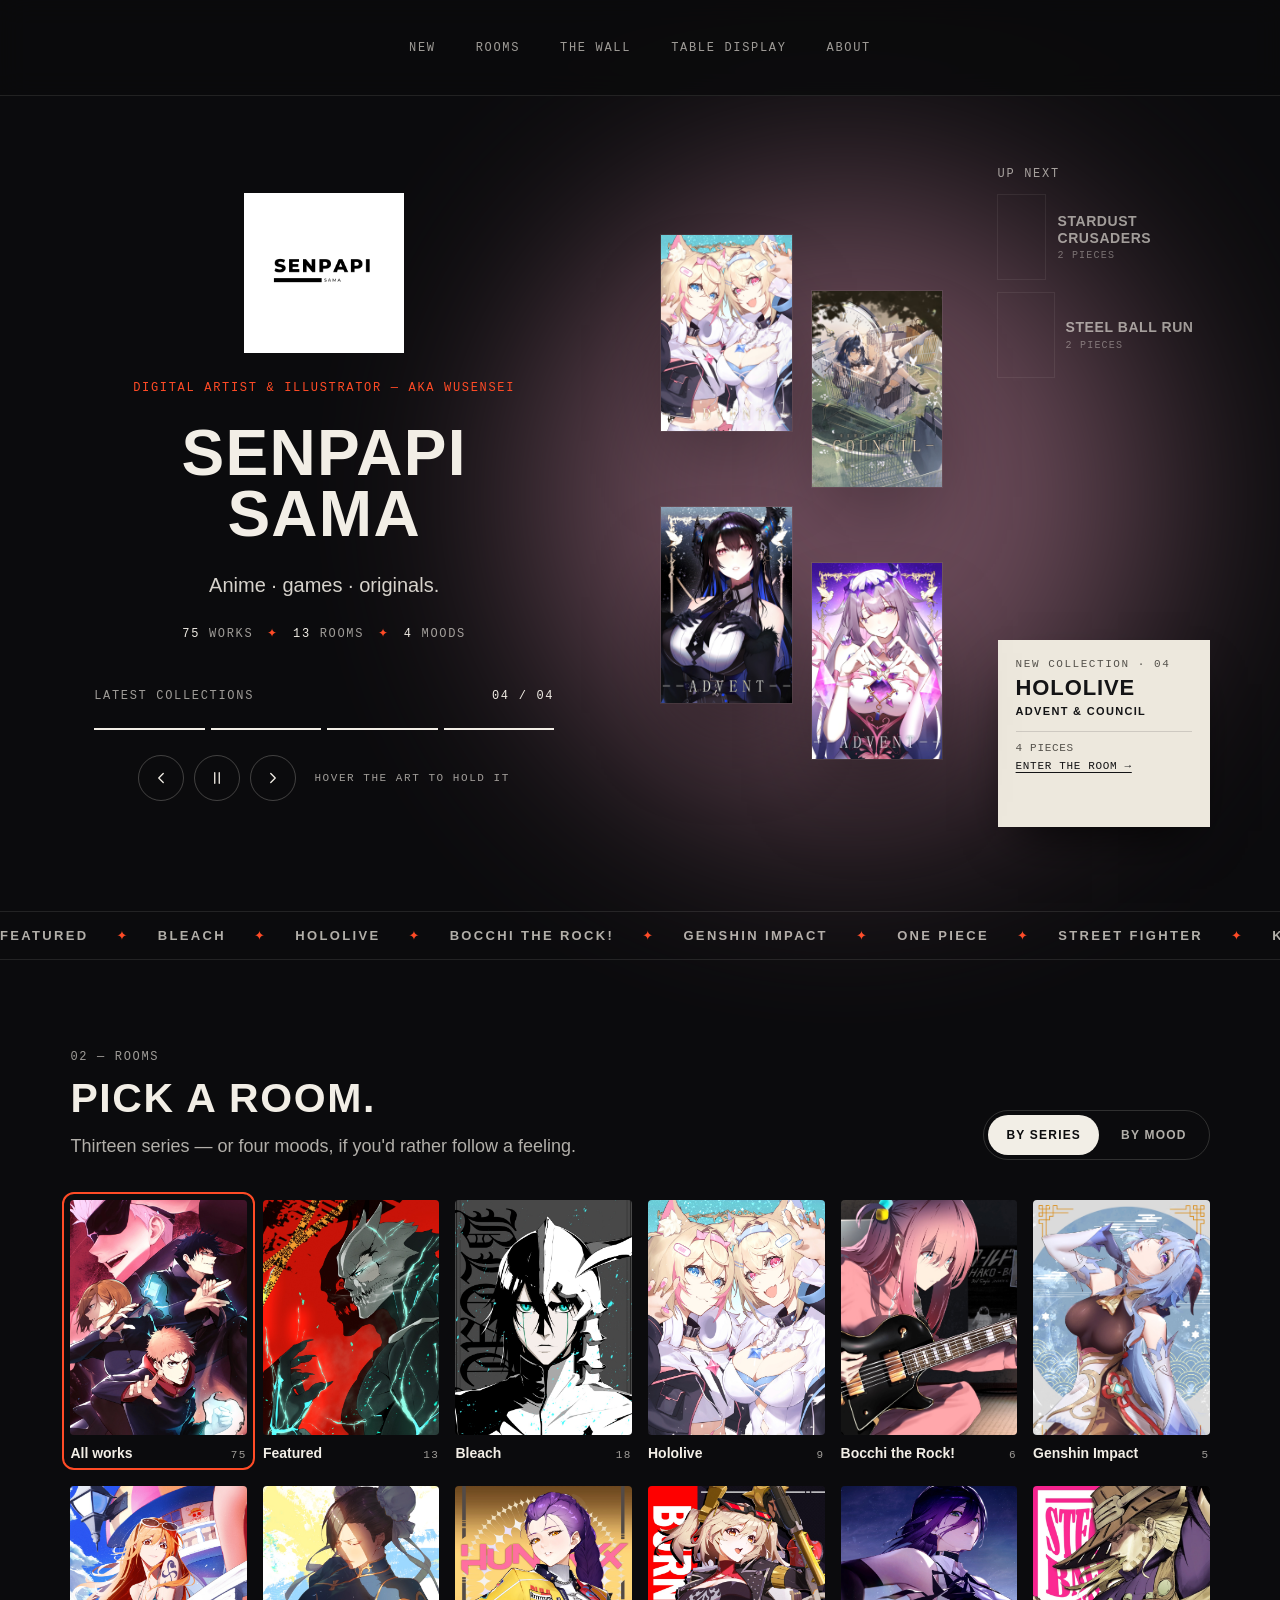
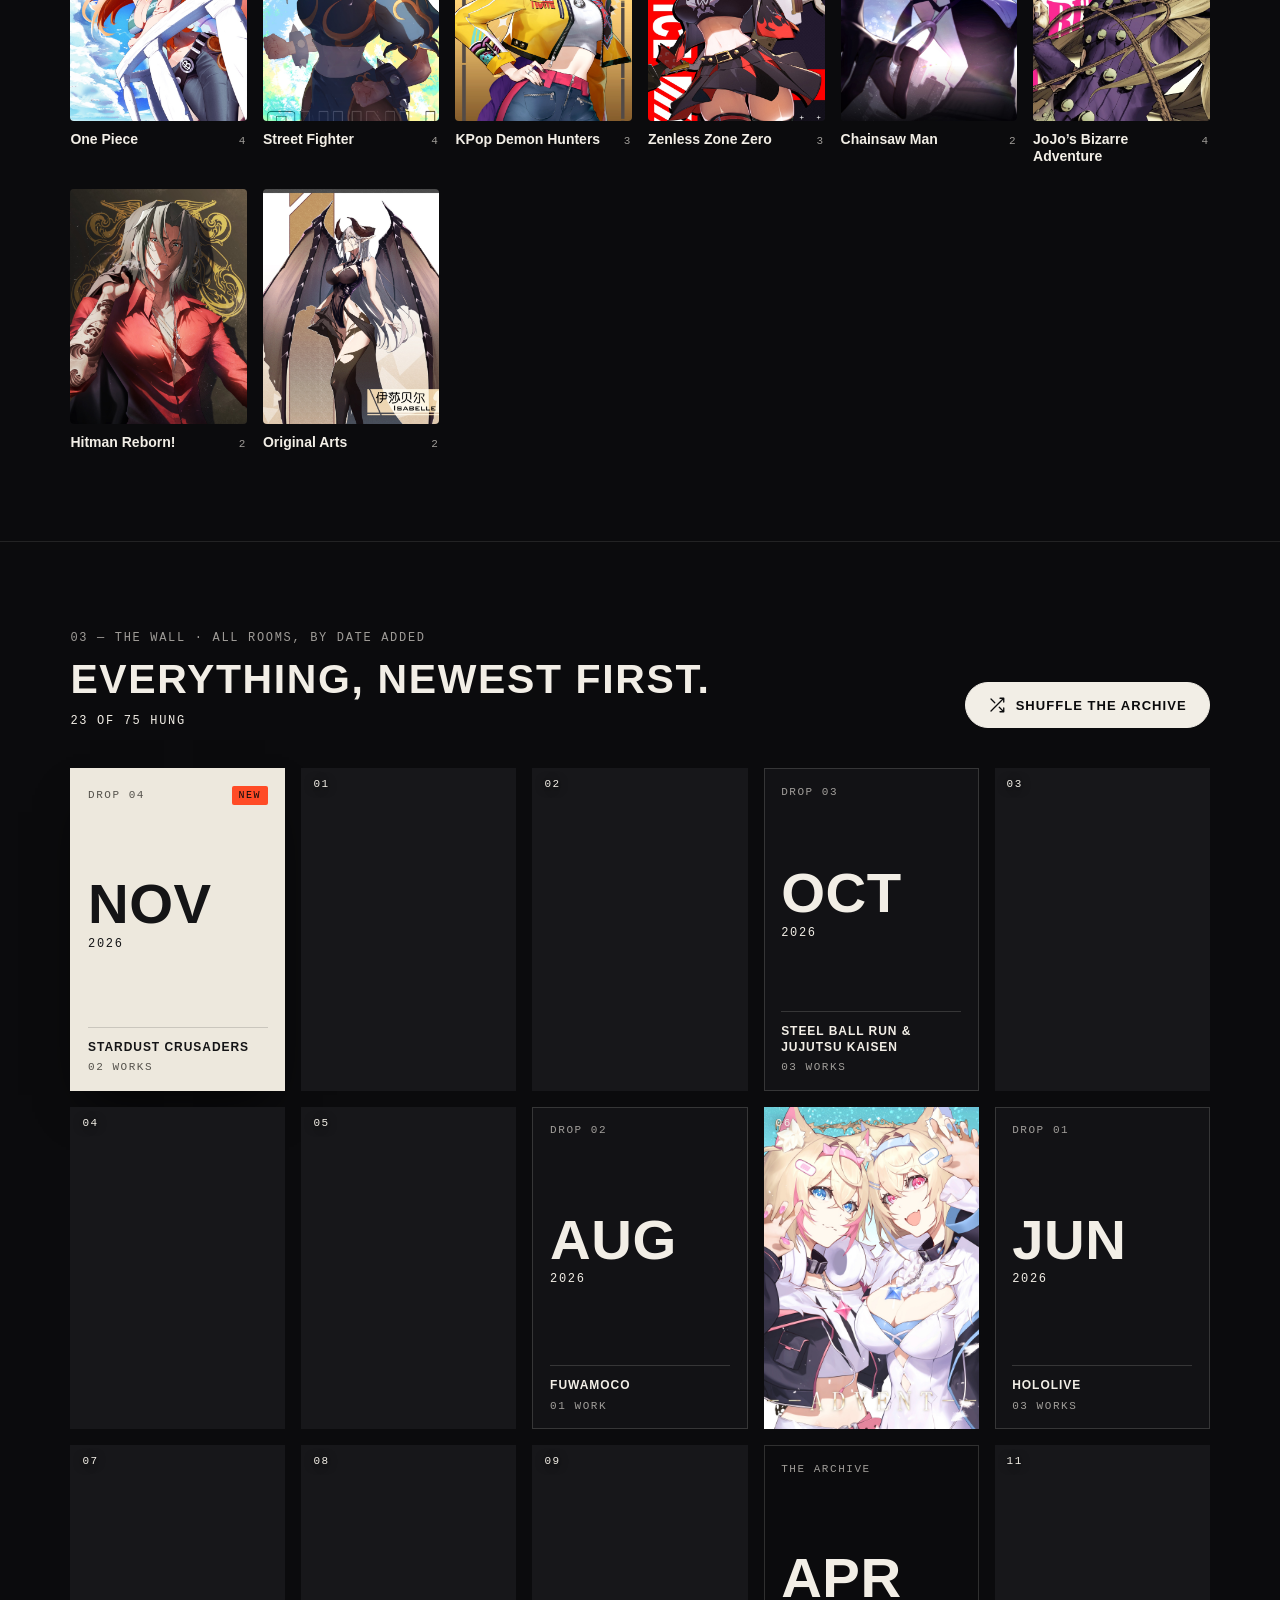
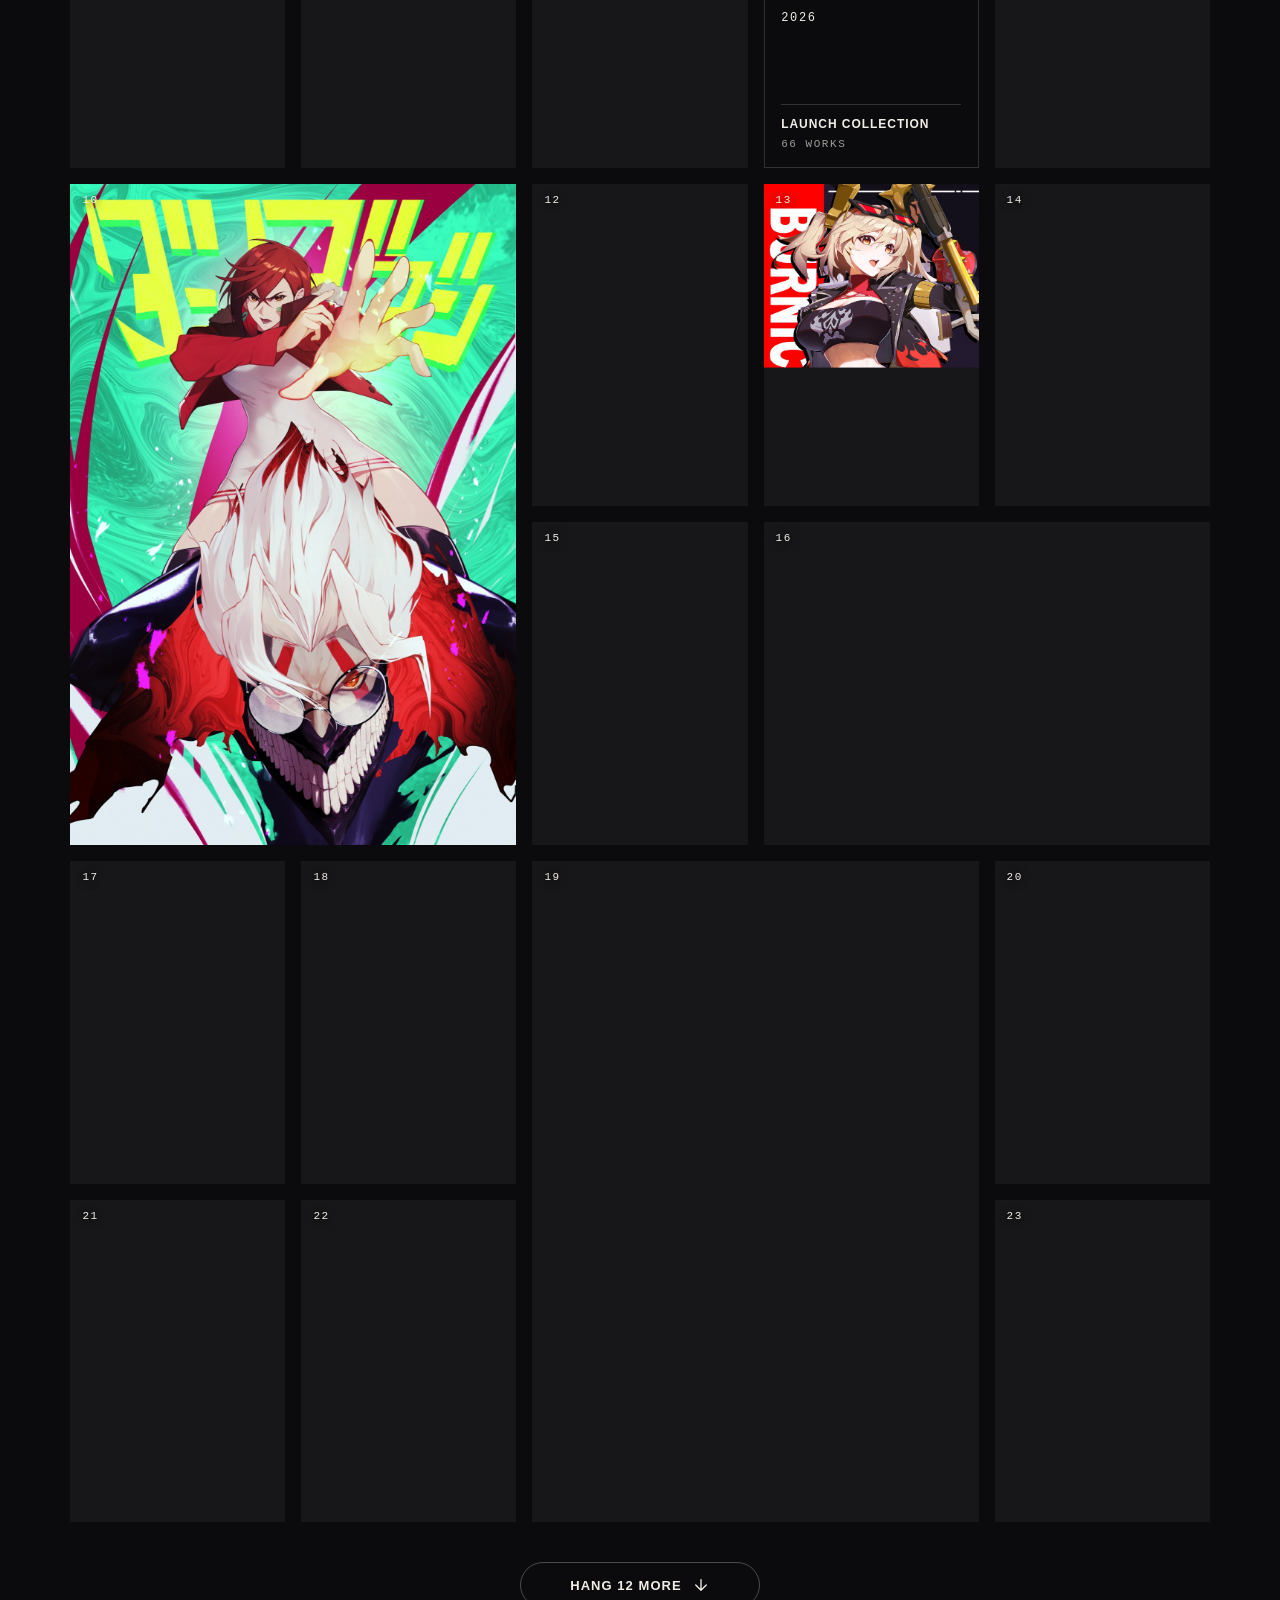
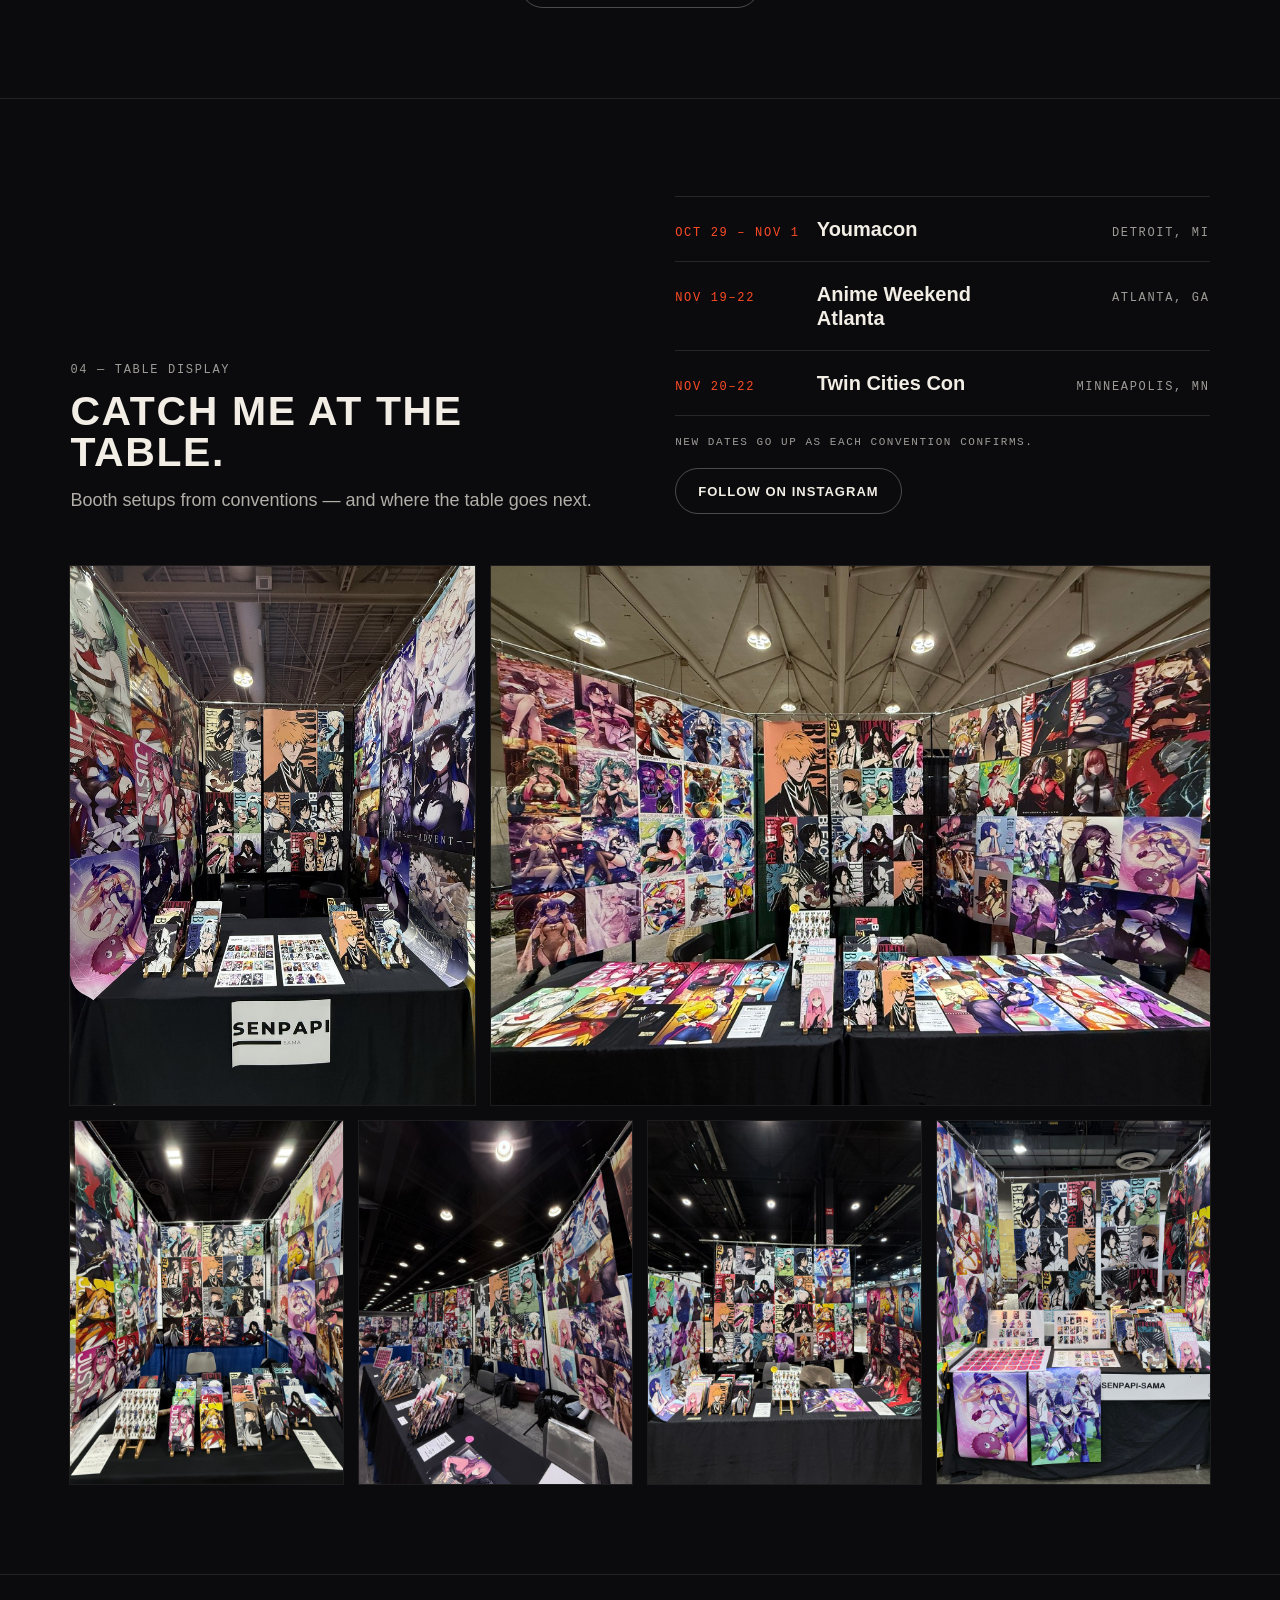
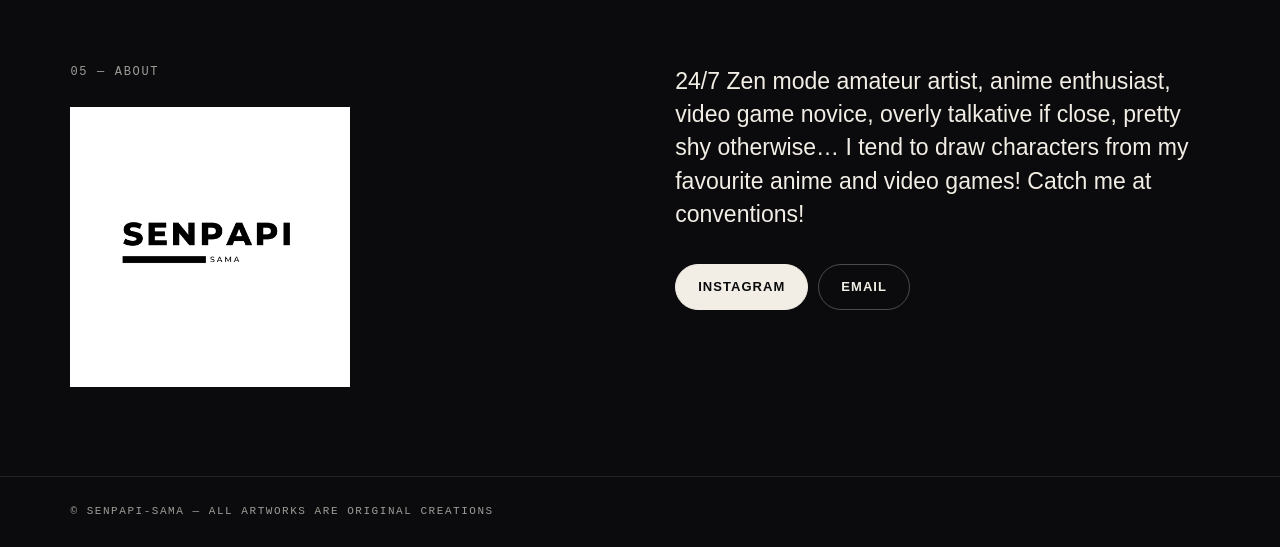
==== commit 1183e860: "Fresh cache tag for gallery-meta.js Avoids anyone holding the pre-drops data file under the 20261111" ====
--- a/index.html
+++ b/index.html
@@ -184,7 +184,7 @@
   </div>
 
   <script src="/data/artworks.js?v=20261111b"></script>
-  <script src="/data/gallery-meta.js?v=20261111b"></script>
+  <script src="/data/gallery-meta.js?v=20261111c"></script>
   <script src="/home.js?v=20261111b"></script>
 </body>
 </html>
